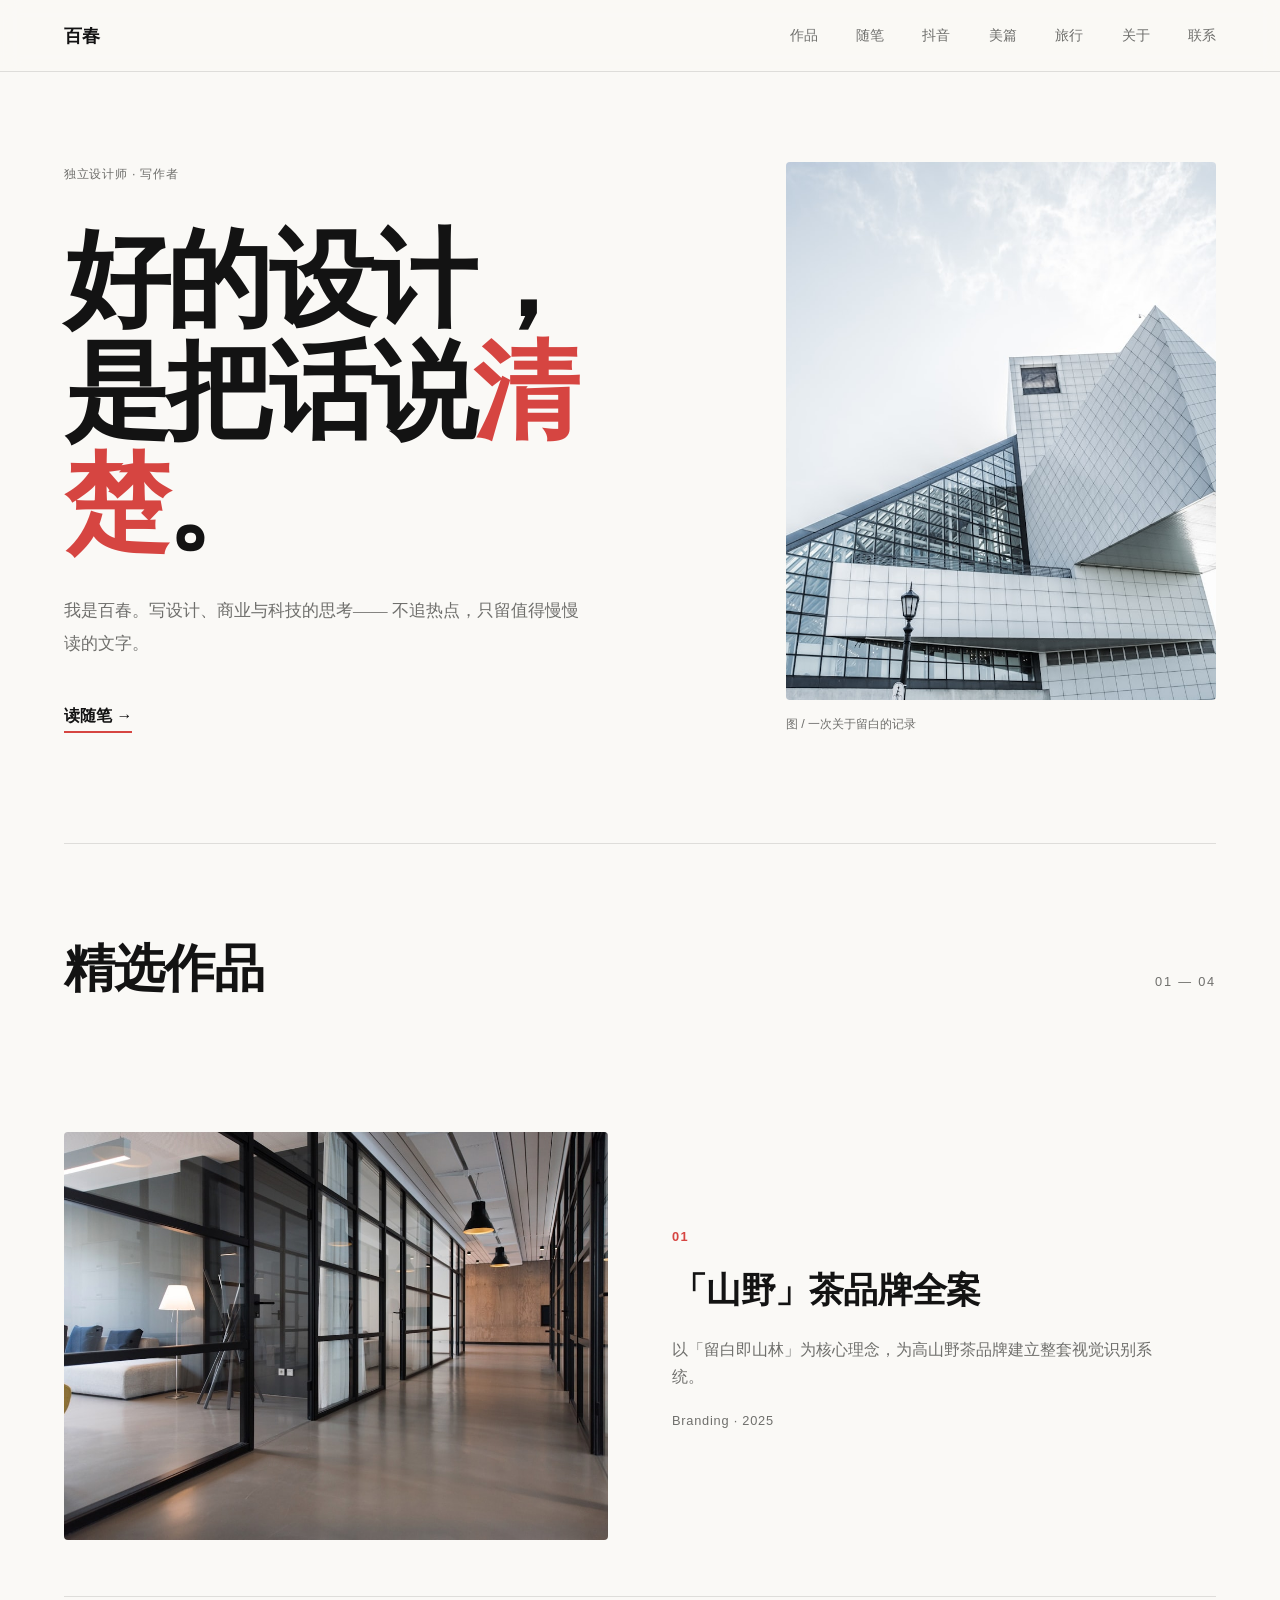
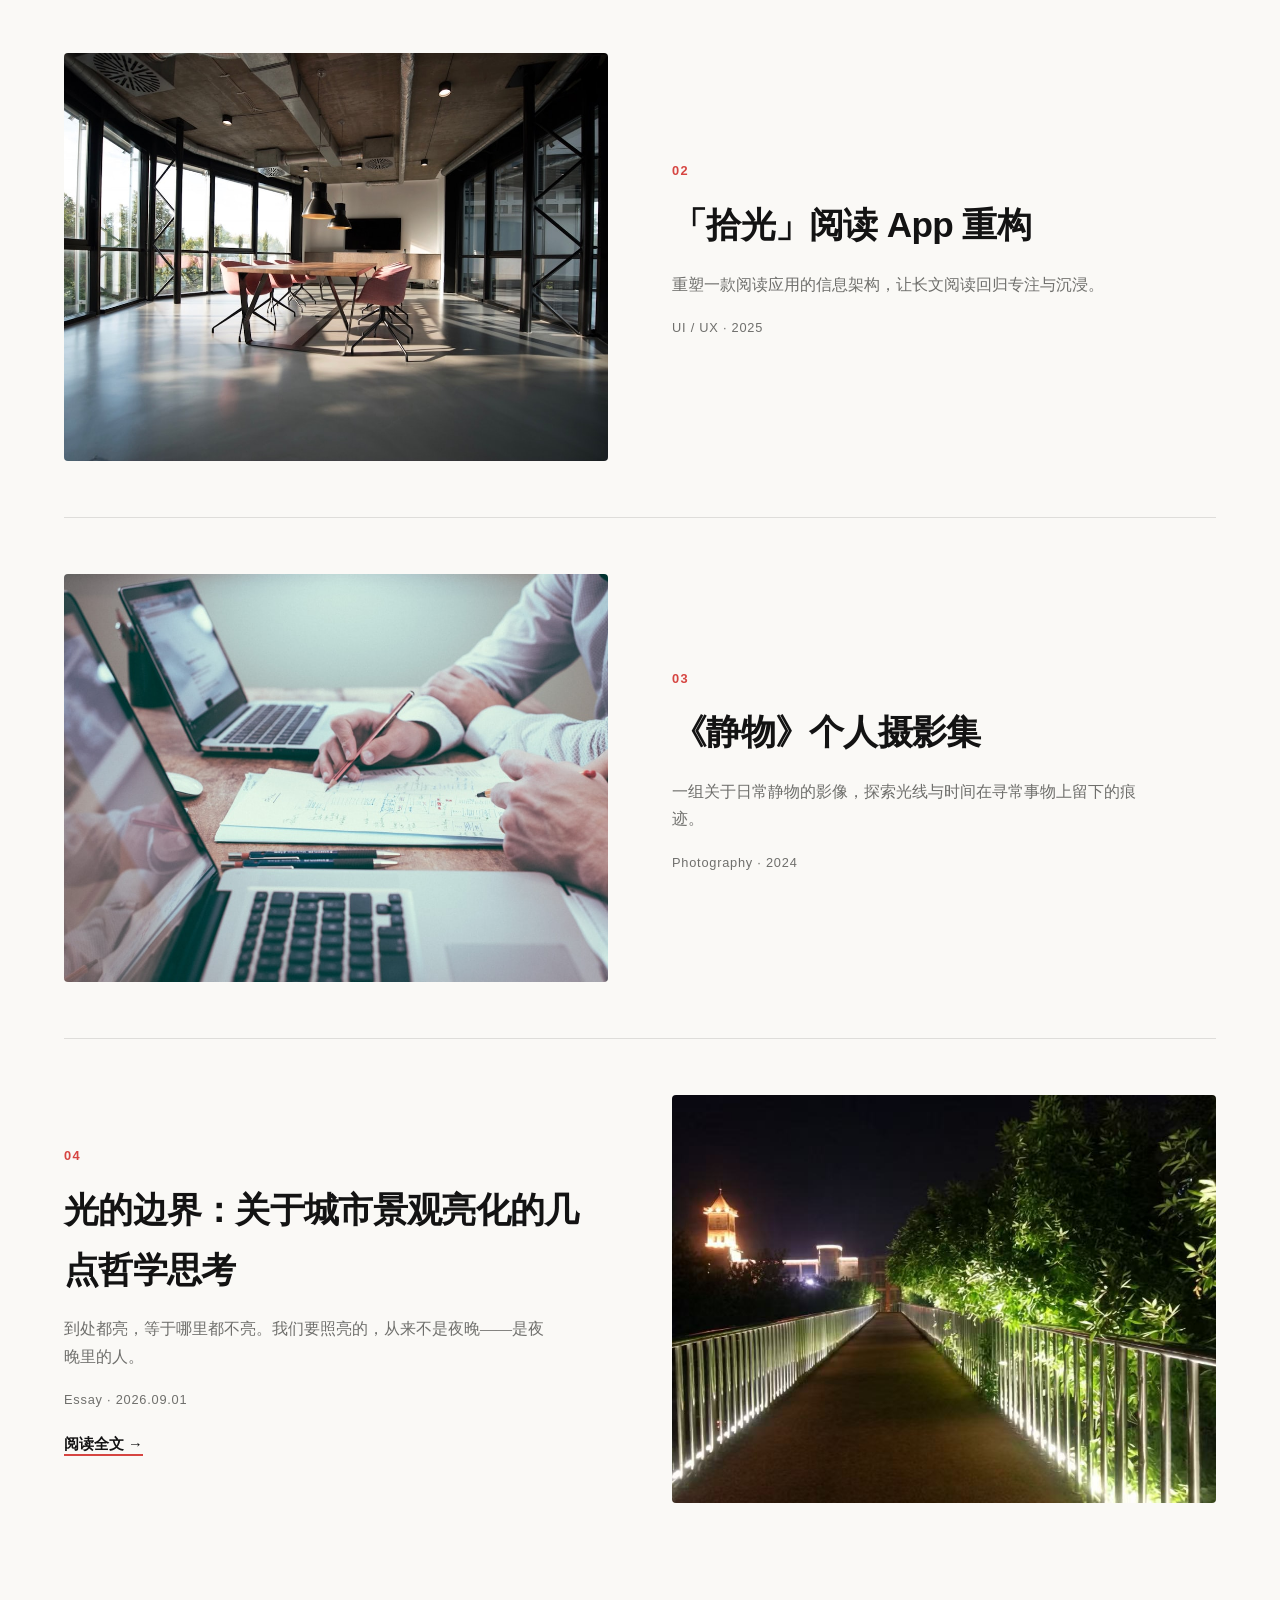
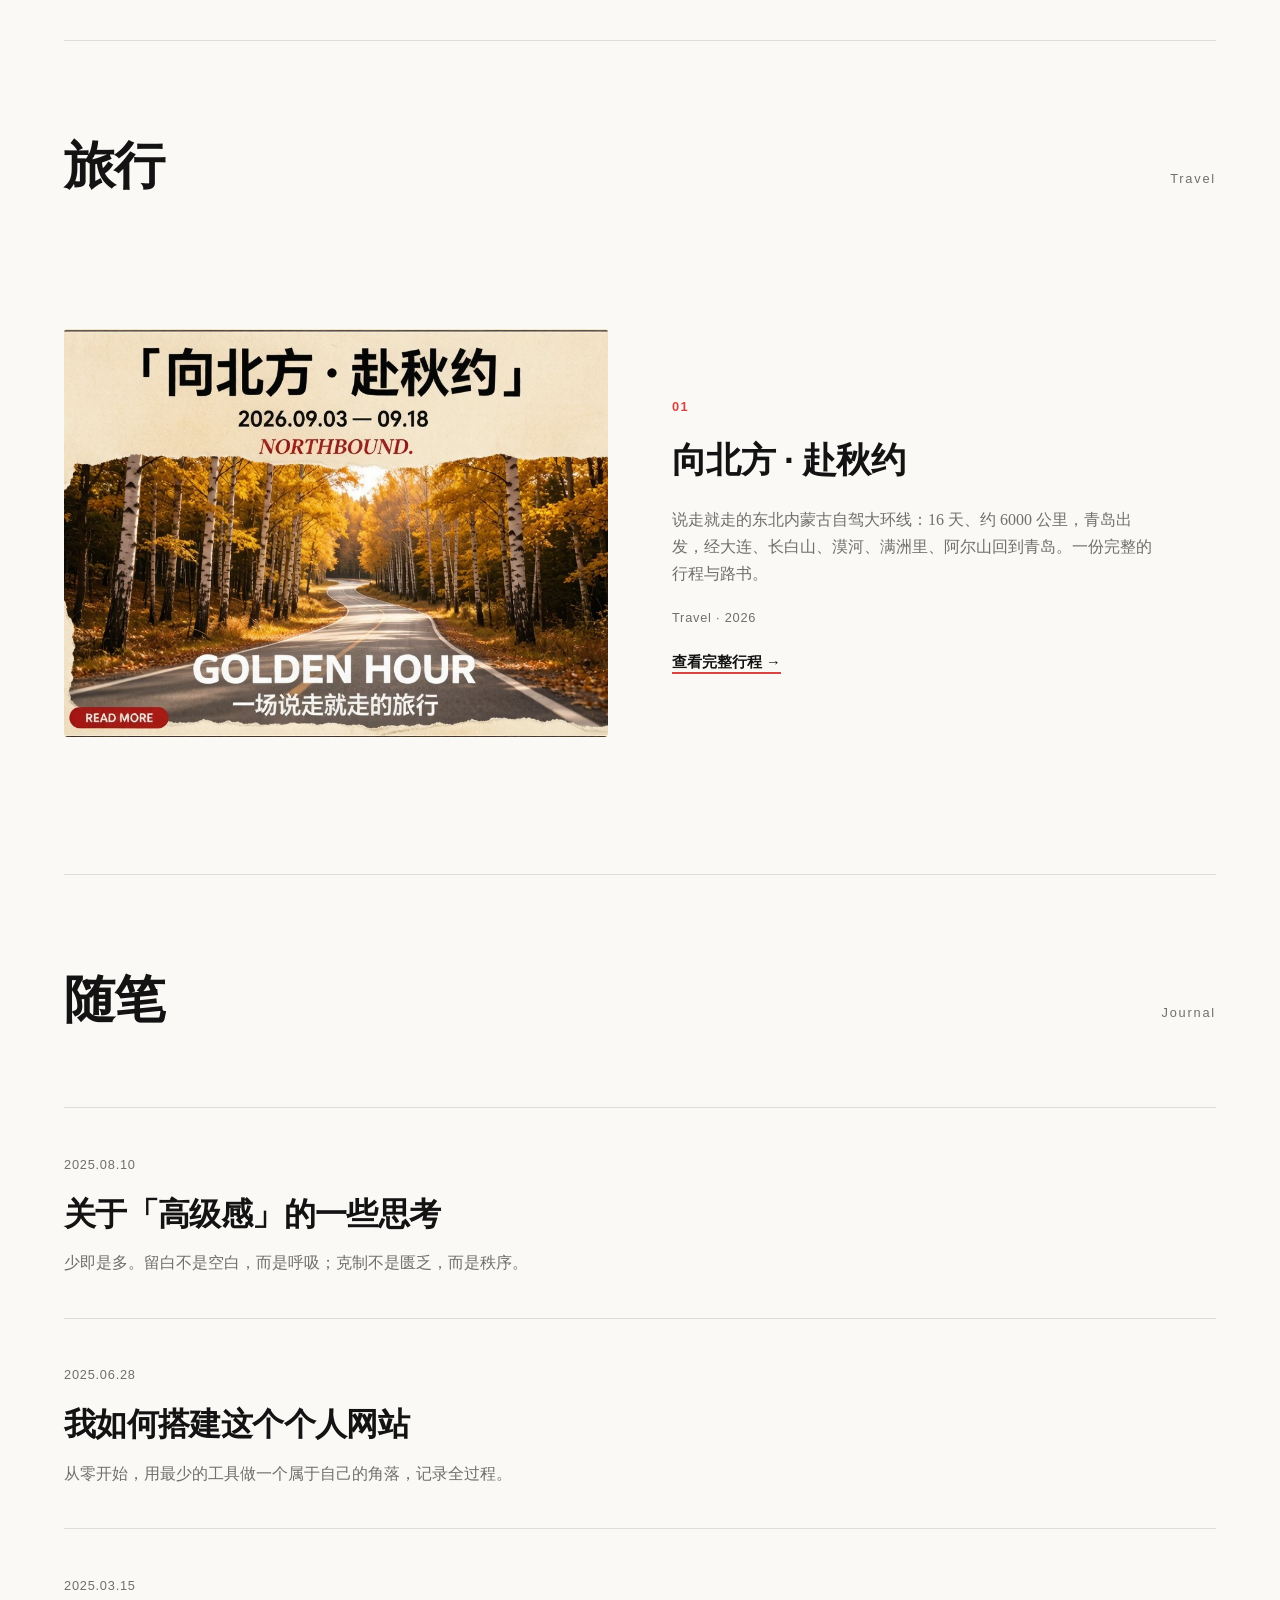
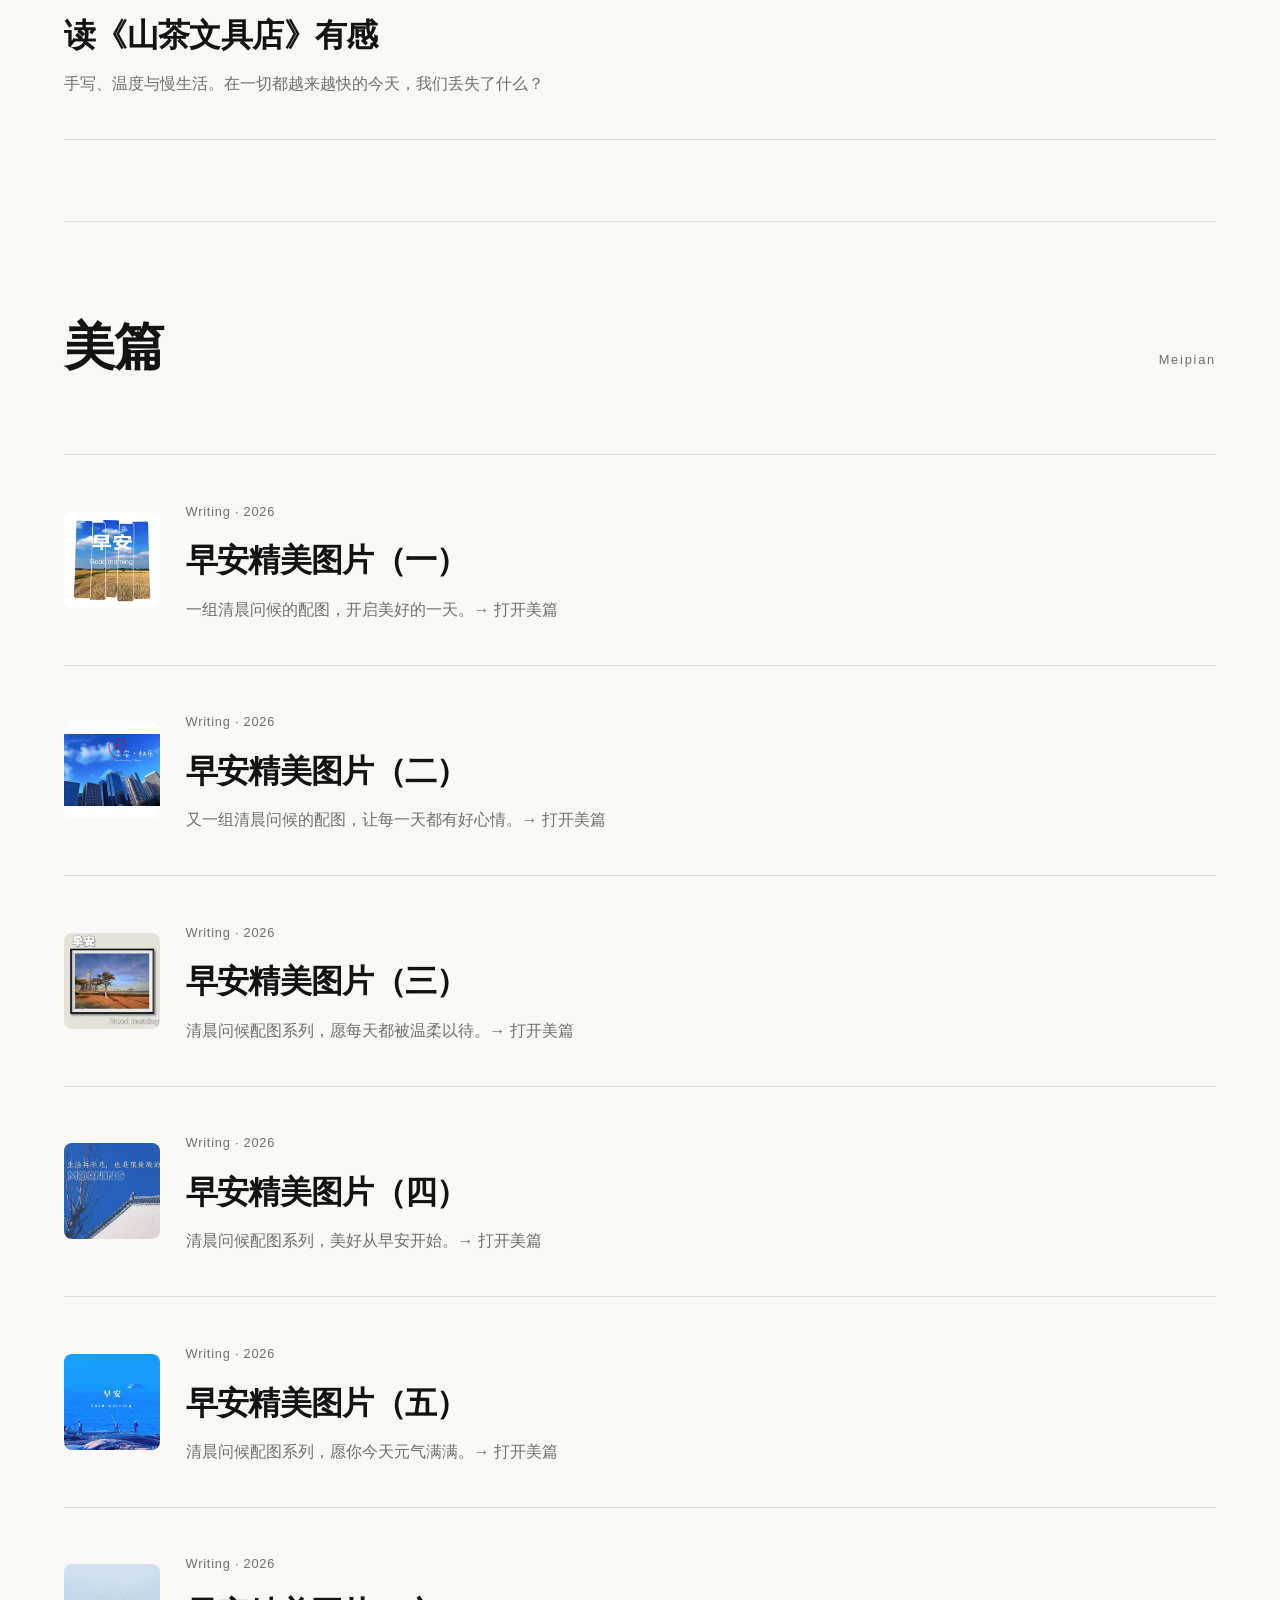
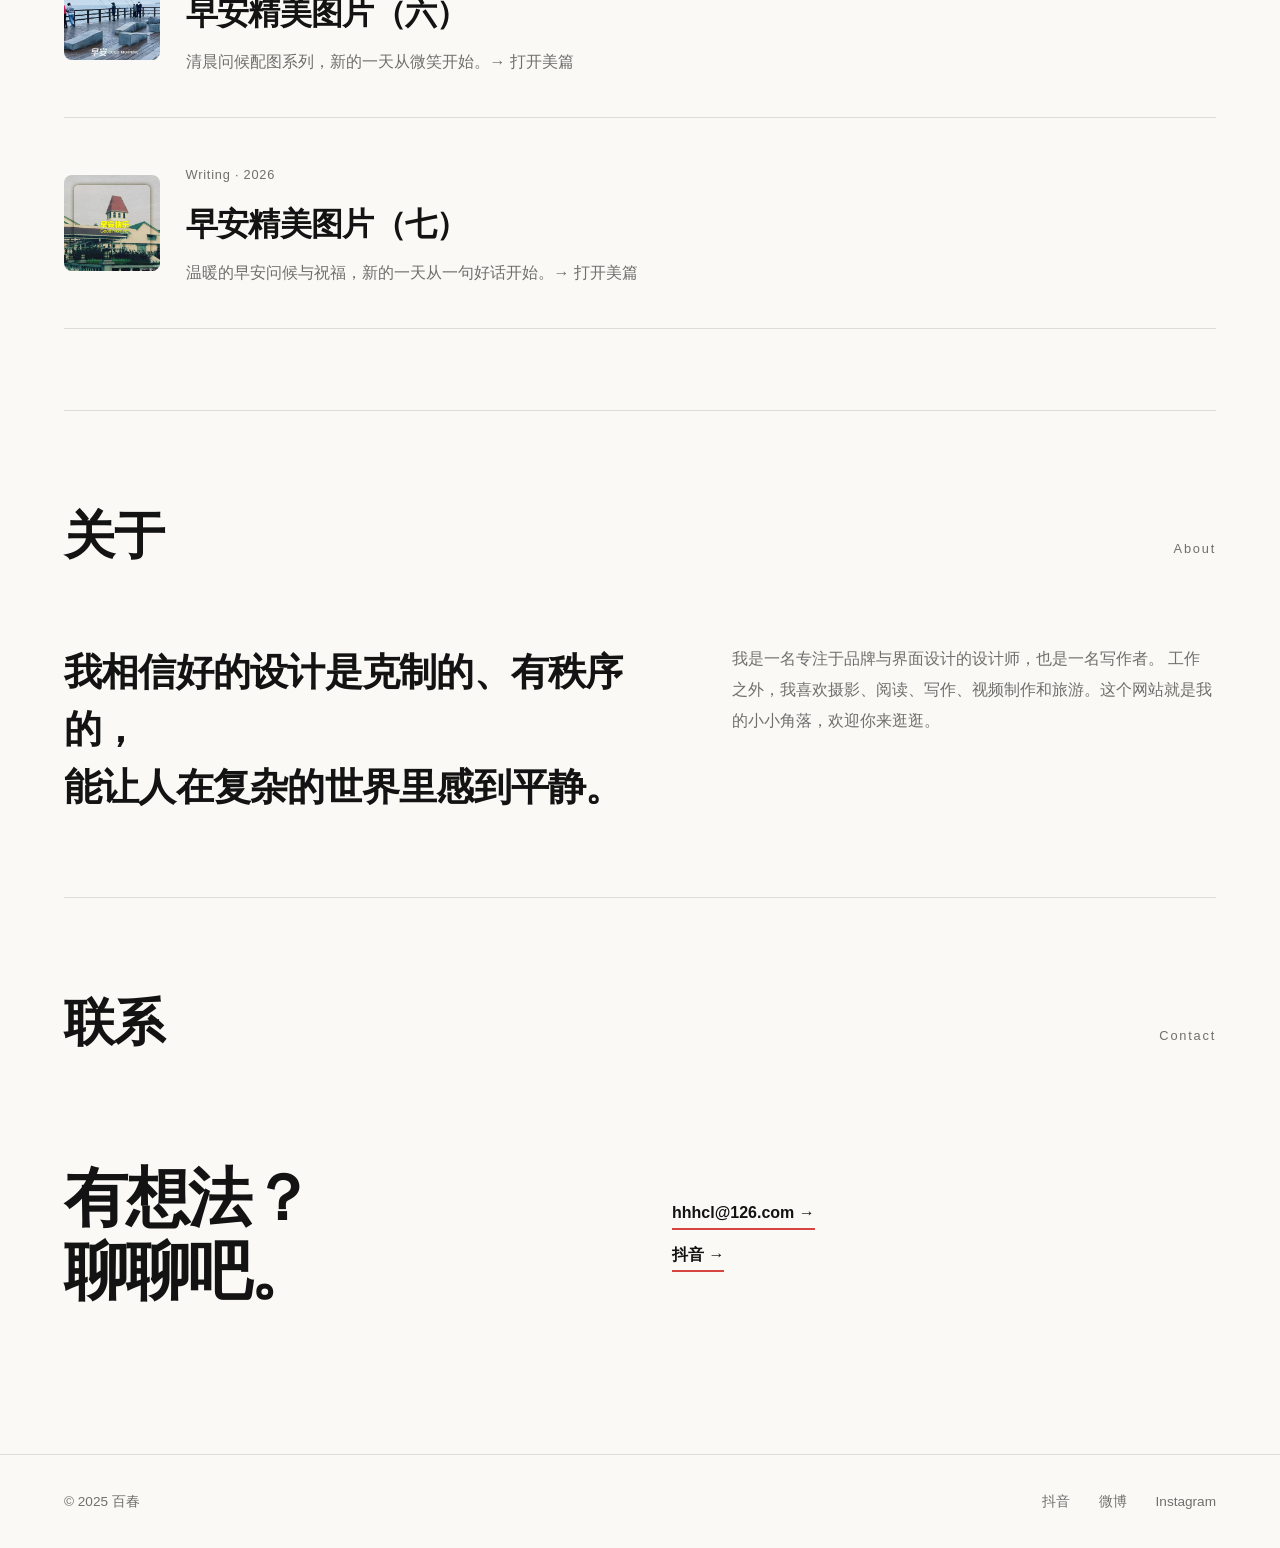
==== index.html @ 125c279b "作品04恢复左文右图，用文章亮化夜景图作封面" ====
<!DOCTYPE html>
<html lang="zh-CN" data-theme="light">
<head>
  <meta charset="UTF-8" />
  <meta name="viewport" content="width=device-width, initial-scale=1.0" />
  <meta http-equiv="Cache-Control" content="no-cache, no-store, must-revalidate" />
  <meta http-equiv="Pragma" content="no-cache" />
  <meta http-equiv="Expires" content="0" />
  <title>百春 · 随笔与作品</title>
  <meta name="description" content="百春 —— 关于设计、商业与科技的个人随笔与作品。" />
  <link rel="stylesheet" href="style.css" />
</head>
<body>

  <!-- 顶部导航：极简 -->
  <header class="site-header">
    <a class="brand" href="#top">百春</a>
    <nav class="site-nav" aria-label="主导航">
      <a href="#works">作品</a>
      <a href="#writing">随笔</a>
      <a href="https://v.douyin.com/FkoAkKcmvAw/" target="_blank" rel="noopener">抖音</a>
      <a href="#meipian">美篇</a>
      <a href="#travel">旅行</a>
      <a href="#about">关于</a>
      <a href="#contact">联系</a>
    </nav>
  </header>

  <main id="top">

    <!-- ============ Hero：不对称分栏，超大标题 ============ -->
    <section class="hero">
      <div class="hero-left reveal">
        <p class="hero-eyebrow">独立设计师 · 写作者</p>
        <h1 class="hero-title">
          好的设计，<br />
          是把话说<span class="accent">清楚</span>。
        </h1>
        <p class="hero-desc">
          我是百春。写设计、商业与科技的思考——
          不追热点，只留值得慢慢读的文字。
        </p>
        <div class="hero-actions">
          <a class="link-accent" href="#writing">读随笔 →</a>
        </div>
      </div>

      <div class="hero-right reveal">
        <figure class="hero-figure">
          <img class="hero-img" src="images/hero.jpg" alt="留白与建筑" />
          <figcaption class="hero-figcap">图 / 一次关于留白的记录</figcaption>
        </figure>
      </div>
    </section>

    <!-- ============ 精选作品 ============ -->
    <section id="works" class="section">
      <div class="section-head reveal">
        <h2 class="section-title">精选作品</h2>
        <span class="section-count">01 — 04</span>
      </div>

      <!-- 作品 1：左文右图 -->
      <article class="project reveal">
        <div class="project-info">
          <span class="project-no">01</span>
          <h3 class="project-title">「山野」茶品牌全案</h3>
          <p class="project-desc">以「留白即山林」为核心理念，为高山野茶品牌建立整套视觉识别系统。</p>
          <p class="project-meta">Branding · 2025</p>
        </div>
        <div class="project-media"><img src="images/w1.jpg" alt="「山野」茶品牌全案" /></div>
      </article>

      <!-- 作品 2：左图右文 -->
      <article class="project reveal">
        <div class="project-media"><img src="images/w2.jpg" alt="「拾光」阅读 App 重构" /></div>
        <div class="project-info">
          <span class="project-no">02</span>
          <h3 class="project-title">「拾光」阅读 App 重构</h3>
          <p class="project-desc">重塑一款阅读应用的信息架构，让长文阅读回归专注与沉浸。</p>
          <p class="project-meta">UI / UX · 2025</p>
        </div>
      </article>

      <!-- 作品 3：左文右图 -->
      <article class="project reveal">
        <div class="project-info">
          <span class="project-no">03</span>
          <h3 class="project-title">《静物》个人摄影集</h3>
          <p class="project-desc">一组关于日常静物的影像，探索光线与时间在寻常事物上留下的痕迹。</p>
          <p class="project-meta">Photography · 2024</p>
        </div>
        <div class="project-media"><img src="images/w3.jpg" alt="《静物》个人摄影集" /></div>
      </article>

      <!-- 作品 4：左文右图 -->
      <article class="project reveal">
        <div class="project-info">
          <span class="project-no">04</span>
          <h3 class="project-title">光的边界：关于城市景观亮化的几点哲学思考</h3>
          <p class="project-desc">到处都亮，等于哪里都不亮。我们要照亮的，从来不是夜晚——是夜晚里的人。</p>
          <p class="project-meta">Essay · 2026.09.01</p>
          <a class="project-link" href="light.html">阅读全文 →</a>
        </div>
        <div class="project-media"><img src="images/light.jpg" alt="光的边界：城市景观亮化" /></div>
      </article>
    </section>

    <!-- ============ 旅行 ============ -->
    <section id="travel" class="section">
      <div class="section-head reveal">
        <h2 class="section-title">旅行</h2>
        <span class="section-count">Travel</span>
      </div>

      <!-- 旅行作品 1：东北自驾大环线 -->
      <article class="project reveal">
        <div class="project-media project-media--poster"><img src="images/poster.jpg" alt="向北方 · 赴秋约 旅行海报" /></div>
        <div class="project-info">
          <span class="project-no">01</span>
          <h3 class="project-title">向北方 · 赴秋约</h3>
          <p class="project-desc">说走就走的东北内蒙古自驾大环线：16 天、约 6000 公里，青岛出发，经大连、长白山、漠河、满洲里、阿尔山回到青岛。一份完整的行程与路书。</p>
          <p class="project-meta">Travel · 2026</p>
          <a class="project-link" href="trip.html" target="_blank">查看完整行程 →</a>
        </div>
      </article>
    </section>

    <!-- ============ 随笔 / 文章 ============ -->
    <section id="writing" class="section">
      <div class="section-head reveal">
        <h2 class="section-title">随笔</h2>
        <span class="section-count">Journal</span>
      </div>

      <div class="writing-list">
        <a class="writing reveal" href="#">
          <span class="writing-date">2025.08.10</span>
          <h3 class="writing-title">关于「高级感」的一些思考</h3>
          <p class="writing-excerpt">少即是多。留白不是空白，而是呼吸；克制不是匮乏，而是秩序。</p>
        </a>
        <a class="writing reveal" href="#">
          <span class="writing-date">2025.06.28</span>
          <h3 class="writing-title">我如何搭建这个个人网站</h3>
          <p class="writing-excerpt">从零开始，用最少的工具做一个属于自己的角落，记录全过程。</p>
        </a>
        <a class="writing reveal" href="#">
          <span class="writing-date">2025.03.15</span>
          <h3 class="writing-title">读《山茶文具店》有感</h3>
          <p class="writing-excerpt">手写、温度与慢生活。在一切都越来越快的今天，我们丢失了什么？</p>
        </a>
      </div>
    </section>

    <!-- ============ 美篇 ============ -->
    <section id="meipian" class="section">
      <div class="section-head reveal">
        <h2 class="section-title">美篇</h2>
        <span class="section-count">Meipian</span>
      </div>

      <div class="writing-list">
        <a class="writing reveal writing--cover" href="https://www.meipian.cn/5ik4in56?first_share_uid=506182345&first_share_to=copy_link&share_depth=1" target="_blank" rel="noopener">
          <img class="writing-cover-img" src="images/meipian1.jpg" alt="早安精美图片（一）封面" />
          <div class="writing-cover-body">
            <span class="writing-date">Writing · 2026</span>
            <h3 class="writing-title">早安精美图片（一）</h3>
            <p class="writing-excerpt">一组清晨问候的配图，开启美好的一天。→ 打开美篇</p>
          </div>
        </a>
        <a class="writing reveal writing--cover" href="https://www.meipian.cn/5jet3esu?first_share_to=copy_link&share_depth=1&first_share_uid=506182345" target="_blank" rel="noopener">
          <img class="writing-cover-img" src="images/meipian2.jpg" alt="早安精美图片（二）封面" />
          <div class="writing-cover-body">
            <span class="writing-date">Writing · 2026</span>
            <h3 class="writing-title">早安精美图片（二）</h3>
            <p class="writing-excerpt">又一组清晨问候的配图，让每一天都有好心情。→ 打开美篇</p>
          </div>
        </a>
        <a class="writing reveal writing--cover" href="https://www.meipian.cn/5k5l2450?share_depth=1&first_share_to=copy_link&first_share_uid=506182345" target="_blank" rel="noopener">
          <img class="writing-cover-img" src="images/meipian3.jpg" alt="早安精美图片（三）封面" />
          <div class="writing-cover-body">
            <span class="writing-date">Writing · 2026</span>
            <h3 class="writing-title">早安精美图片（三）</h3>
            <p class="writing-excerpt">清晨问候配图系列，愿每天都被温柔以待。→ 打开美篇</p>
          </div>
        </a>
        <a class="writing reveal writing--cover" href="https://www.meipian.cn/5l44gyyy?first_share_to=copy_link&share_depth=1&first_share_uid=506182345" target="_blank" rel="noopener">
          <img class="writing-cover-img" src="images/meipian4.jpg" alt="早安精美图片（四）封面" />
          <div class="writing-cover-body">
            <span class="writing-date">Writing · 2026</span>
            <h3 class="writing-title">早安精美图片（四）</h3>
            <p class="writing-excerpt">清晨问候配图系列，美好从早安开始。→ 打开美篇</p>
          </div>
        </a>
        <a class="writing reveal writing--cover" href="https://www.meipian.cn/5mquh0u4?first_share_to=copy_link&share_depth=1&first_share_uid=506182345" target="_blank" rel="noopener">
          <img class="writing-cover-img" src="images/meipian5.jpg" alt="早安精美图片（五）封面" />
          <div class="writing-cover-body">
            <span class="writing-date">Writing · 2026</span>
            <h3 class="writing-title">早安精美图片（五）</h3>
            <p class="writing-excerpt">清晨问候配图系列，愿你今天元气满满。→ 打开美篇</p>
          </div>
        </a>
        <a class="writing reveal writing--cover" href="https://www.meipian.cn/5o0g62fb?first_share_to=copy_link&first_share_uid=506182345&share_depth=1" target="_blank" rel="noopener">
          <img class="writing-cover-img" src="images/meipian6.jpg" alt="早安精美图片（六）封面" />
          <div class="writing-cover-body">
            <span class="writing-date">Writing · 2026</span>
            <h3 class="writing-title">早安精美图片（六）</h3>
            <p class="writing-excerpt">清晨问候配图系列，新的一天从微笑开始。→ 打开美篇</p>
          </div>
        </a>
        <a class="writing reveal writing--cover" href="https://www.meipian.cn/5p0dmoqp?share_depth=1&first_share_uid=506182345&first_share_to=copy_link" target="_blank" rel="noopener">
          <img class="writing-cover-img" src="images/meipian7.jpg" alt="早安精美图片（七）封面" />
          <div class="writing-cover-body">
            <span class="writing-date">Writing · 2026</span>
            <h3 class="writing-title">早安精美图片（七）</h3>
            <p class="writing-excerpt">温暖的早安问候与祝福，新的一天从一句好话开始。→ 打开美篇</p>
          </div>
        </a>
      </div>
    </section>

    <!-- ============ 关于 ============ -->
    <section id="about" class="section">
      <div class="section-head reveal">
        <h2 class="section-title">关于</h2>
        <span class="section-count">About</span>
      </div>

      <div class="about-row reveal">
        <p class="about-lead">
          我相信好的设计是克制的、有秩序的，<br />
          能让人在复杂的世界里感到平静。
        </p>
        <p class="about-body">
          我是一名专注于品牌与界面设计的设计师，也是一名写作者。
          工作之外，我喜欢摄影、阅读、写作、视频制作和旅游。这个网站就是我的小小角落，欢迎你来逛逛。
        </p>
      </div>
    </section>

    <!-- ============ 联系 ============ -->
    <section id="contact" class="section">
      <div class="section-head reveal">
        <h2 class="section-title">联系</h2>
        <span class="section-count">Contact</span>
      </div>

      <div class="contact-row reveal">
        <h3 class="contact-title">有想法？<br />聊聊吧。</h3>
        <div class="contact-links">
          <a class="link-accent contact-mail" href="mailto:hhhcl@126.com">hhhcl@126.com →</a>
          <a class="link-accent" href="https://v.douyin.com/FkoAkKcmvAw/" target="_blank" rel="noopener">抖音 →</a>
        </div>
      </div>
    </section>

  </main>

  <footer class="site-footer">
    <p>© 2025 百春</p>
    <div class="footer-links">
      <a href="https://v.douyin.com/FkoAkKcmvAw/" target="_blank" rel="noopener">抖音</a>
      <a href="#">微博</a>
      <a href="#">Instagram</a>
    </div>
  </footer>

  <script src="script.js"></script>
</body>
</html>
---- style.css ----
/* ============================================
   排版型粗体极简 · Typographic Bold Minimalism
   超大粗标题 + 大面积留白 + 单一红色强调 + 不对称分栏
   ============================================ */

:root {
  --bg: #faf9f6;
  --fg: #131313;
  --muted: #6f6f6c;
  --accent: #d64541;
  --line: rgba(19, 19, 19, 0.12);

  --font-sans: -apple-system, BlinkMacSystemFont, "PingFang SC", "Hiragino Sans GB",
    "Microsoft YaHei", "Helvetica Neue", Helvetica, Arial, sans-serif;
  --font-serif: "Songti SC", "STSong", "Noto Serif SC", "Source Han Serif SC", Georgia, serif;
}

* { box-sizing: border-box; margin: 0; padding: 0; }
html { scroll-behavior: smooth; }

body {
  font-family: var(--font-sans);
  background: var(--bg);
  color: var(--fg);
  line-height: 1.7;
  font-size: 16px;
  -webkit-font-smoothing: antialiased;
  overflow-x: hidden;
}
a { color: inherit; text-decoration: none; }

/* ---------- 导航 ---------- */
.site-header {
  position: sticky; top: 0; z-index: 50;
  height: 72px;
  display: flex; align-items: center; justify-content: space-between;
  padding: 0 5vw;
  background: color-mix(in srgb, var(--bg) 90%, transparent);
  backdrop-filter: blur(10px);
  border-bottom: 1px solid var(--line);
}
.brand { font-weight: 800; font-size: 1.15rem; letter-spacing: -0.01em; }
.site-nav { display: flex; gap: 2.4rem; }
.site-nav a { font-size: 0.9rem; font-weight: 500; color: var(--muted); transition: color .2s; }
.site-nav a:hover { color: var(--fg); }

main { padding: 0 5vw; }

/* ---------- Hero：不对称分栏 ---------- */
.hero {
  display: grid;
  grid-template-columns: 1.2fr 0.8fr;
  gap: 6vw;
  align-items: center;
  padding: 10vh 0 12vh;
}
.hero-eyebrow {
  font-size: 0.78rem; letter-spacing: 0.06em; color: var(--muted);
  margin-bottom: 2.4rem;
}
.hero-title {
  font-weight: 800;
  font-size: clamp(3rem, 9vw, 6.6rem);
  line-height: 1.06;
  letter-spacing: -0.035em;
  margin-bottom: 2.2rem;
}
.hero-title .accent { color: var(--accent); }
.hero-desc {
  font-family: var(--font-serif);
  font-size: 1.08rem; color: var(--muted);
  max-width: 30em; margin-bottom: 2.6rem;
  line-height: 1.9;
}
.hero-actions { display: flex; }

/* 右侧配图 */
.hero-figure { margin: 0; }
.hero-img {
  aspect-ratio: 4 / 5;
  width: 100%;
  height: 100%;
  object-fit: cover;
  border-radius: 4px;
  display: block;
}
.hero-figcap { font-size: 0.78rem; color: var(--muted); margin-top: 0.9rem; }

/* ---------- 通用区块 ---------- */
.section { padding: 9vh 0; border-top: 1px solid var(--line); }
.section-head {
  display: flex; align-items: baseline; justify-content: space-between;
  margin-bottom: 4rem;
}
.section-title { font-weight: 800; font-size: clamp(2rem, 5vw, 3.2rem); letter-spacing: -0.02em; }
.section-count { font-size: 0.8rem; color: var(--muted); letter-spacing: 0.14em; }

/* ---------- 作品：左右不对称分栏 ---------- */
.project {
  display: grid;
  grid-template-columns: 1fr 1fr;
  gap: 5vw;
  align-items: center;
  padding: 3.5rem 0;
  border-top: 1px solid var(--line);
}
.project:first-of-type { border-top: none; }

.project-info { }
.project-no { font-size: 0.8rem; color: var(--accent); letter-spacing: 0.1em; font-weight: 600; }
.project-title { font-weight: 800; font-size: clamp(1.5rem, 3.4vw, 2.2rem); letter-spacing: -0.02em; margin: 0.7rem 0 1rem; }
.project-desc { font-family: var(--font-serif); color: var(--muted); max-width: 30em; margin-bottom: 1.2rem; }
.project-meta { font-size: 0.8rem; color: var(--muted); letter-spacing: 0.06em; margin-bottom: 1.2rem; }
.project-link {
  font-weight: 700; font-size: 0.92rem;
  color: var(--fg);
  border-bottom: 2px solid var(--accent);
  padding-bottom: 2px;
  transition: color .2s;
}
.project-link:hover { color: var(--accent); }

.project-media {
  aspect-ratio: 4 / 3;
  border-radius: 4px;
  overflow: hidden;
  transition: transform .5s ease;
}
.project-media img {
  width: 100%;
  height: 100%;
  object-fit: cover;
  display: block;
}
.project:hover .project-media { transform: scale(1.02); }

/* 海报封面：横向 4:3，填充显示去掉留白 */
.project-media--poster {
  aspect-ratio: 4 / 3;
}
.project-media--poster img { object-fit: cover; }

/* 交错分栏 */
.project:nth-child(even) .project-info { order: 2; }
.project:nth-child(even) .project-media { order: 1; }

/* 纯文字作品条目（无题图，水平排列） */
.project--text {
  display: flex;
  align-items: baseline;
  gap: 1.6rem;
  grid-template-columns: none;
}
.project--text .project-no { flex: 0 0 auto; }
.project--text .project-title { flex: 1 1 auto; margin: 0; }
.project--text .project-meta { flex: 0 0 auto; margin: 0; }

/* ---------- 随笔列表 ---------- */
.writing-list { border-top: 1px solid var(--line); }
.writing {
  display: block;
  padding: 2.6rem 0;
  border-bottom: 1px solid var(--line);
  transition: padding-left .25s ease;
}
.writing-date { font-size: 0.8rem; color: var(--muted); letter-spacing: 0.06em; }
.writing-title {
  font-weight: 800; font-size: clamp(1.4rem, 3.4vw, 2rem);
  letter-spacing: -0.02em; margin: 0.6rem 0 0.5rem;
  transition: color .2s;
}
.writing-excerpt { font-family: var(--font-serif); color: var(--muted); max-width: 40em; }
.writing:hover { padding-left: 1rem; }
.writing:hover .writing-title { color: var(--accent); }

/* 带封面的美篇条目 */
.writing--cover {
  display: flex;
  align-items: center;
  gap: 1.6rem;
}
.writing-cover-img {
  flex: 0 0 auto;
  width: 96px;
  height: 96px;
  object-fit: cover;
  border-radius: 8px;
  display: block;
}
.writing-cover-body { min-width: 0; }
.writing--cover:hover { padding-left: 0.5rem; }

/* ---------- 关于 ---------- */
.about-row { display: grid; grid-template-columns: 1.1fr 0.9fr; gap: 6vw; align-items: start; }
.about-lead {
  font-weight: 800; font-size: clamp(1.6rem, 3.6vw, 2.4rem);
  line-height: 1.5; letter-spacing: -0.02em;
}
.about-body { font-family: var(--font-serif); color: var(--muted); line-height: 1.95; }

/* ---------- 联系 ---------- */
.contact-row {
  display: grid; grid-template-columns: 1fr 1fr;
  gap: 5vw; align-items: center; padding: 2rem 0 4rem;
}
.contact-title { font-weight: 800; font-size: clamp(2.4rem, 6vw, 4rem); line-height: 1.15; letter-spacing: -0.03em; }
.contact-mail { font-size: 1.3rem; font-weight: 700; }
.contact-links { display: flex; flex-direction: column; gap: 0.7rem; align-items: flex-start; }

/* ---------- 链接强调 ---------- */
.link-accent {
  font-weight: 700; font-size: 1rem;
  color: var(--fg);
  border-bottom: 2px solid var(--accent);
  padding-bottom: 2px;
  transition: color .2s, border-color .2s;
}
.link-accent:hover { color: var(--accent); }

/* ---------- 文章页（随笔详情） ---------- */
.essay { max-width: 44rem; margin: 0 auto; padding: 6vh 0 10vh; }
.essay-back { font-size: 0.85rem; font-weight: 600; color: var(--muted); border-bottom: 1px solid var(--line); padding-bottom: 2px; transition: color .2s; }
.essay-back:hover { color: var(--accent); }
.essay-date { font-size: 0.8rem; color: var(--muted); letter-spacing: 0.1em; margin-top: 3rem; }
.essay-title {
  font-weight: 800; font-size: clamp(1.9rem, 4.6vw, 3rem);
  line-height: 1.2; letter-spacing: -0.025em; margin: 0.8rem 0 1.4rem;
}
.essay-lead { font-family: var(--font-serif); font-size: 1.15rem; color: var(--muted); line-height: 1.9; }
.essay-cover { margin: 2.6rem 0; }
.essay-cover img { width: 100%; border-radius: 6px; display: block; }
.essay-body h2 {
  font-weight: 800; font-size: 1.35rem; letter-spacing: -0.01em;
  margin: 3rem 0 1rem;
}
.essay-body p { font-family: var(--font-serif); font-size: 1.05rem; line-height: 2; color: #2a2a28; margin-bottom: 1.4rem; }

/* ---------- 页脚 ---------- */
.site-footer {
  display: flex; justify-content: space-between; align-items: center;
  padding: 2.2rem 5vw; border-top: 1px solid var(--line);
  font-size: 0.85rem; color: var(--muted);
}
.footer-links { display: flex; gap: 1.8rem; }
.footer-links a { transition: color .2s; }
.footer-links a:hover { color: var(--accent); }

/* ---------- 淡入动画 ---------- */
.reveal { opacity: 0; transform: translateY(22px); transition: opacity .8s ease, transform .8s ease; }
.reveal.visible { opacity: 1; transform: translateY(0); }

/* ---------- 响应式 ---------- */
@media (max-width: 820px) {
  .hero { grid-template-columns: 1fr; gap: 3rem; padding: 7vh 0; }
  .hero-img { aspect-ratio: 16 / 10; }
  .project { grid-template-columns: 1fr; gap: 2rem; }
  .project:nth-child(even) .project-info { order: 0; }
  .project:nth-child(even) .project-media { order: 0; }
  .about-row { grid-template-columns: 1fr; gap: 2rem; }
  .contact-row { grid-template-columns: 1fr; gap: 2rem; }
  .site-nav { gap: 1.4rem; }
}

@media (prefers-reduced-motion: reduce) {
  html { scroll-behavior: auto; }
  .reveal { opacity: 1; transform: none; transition: none; }
  * { transition-duration: 0.01ms !important; }
}
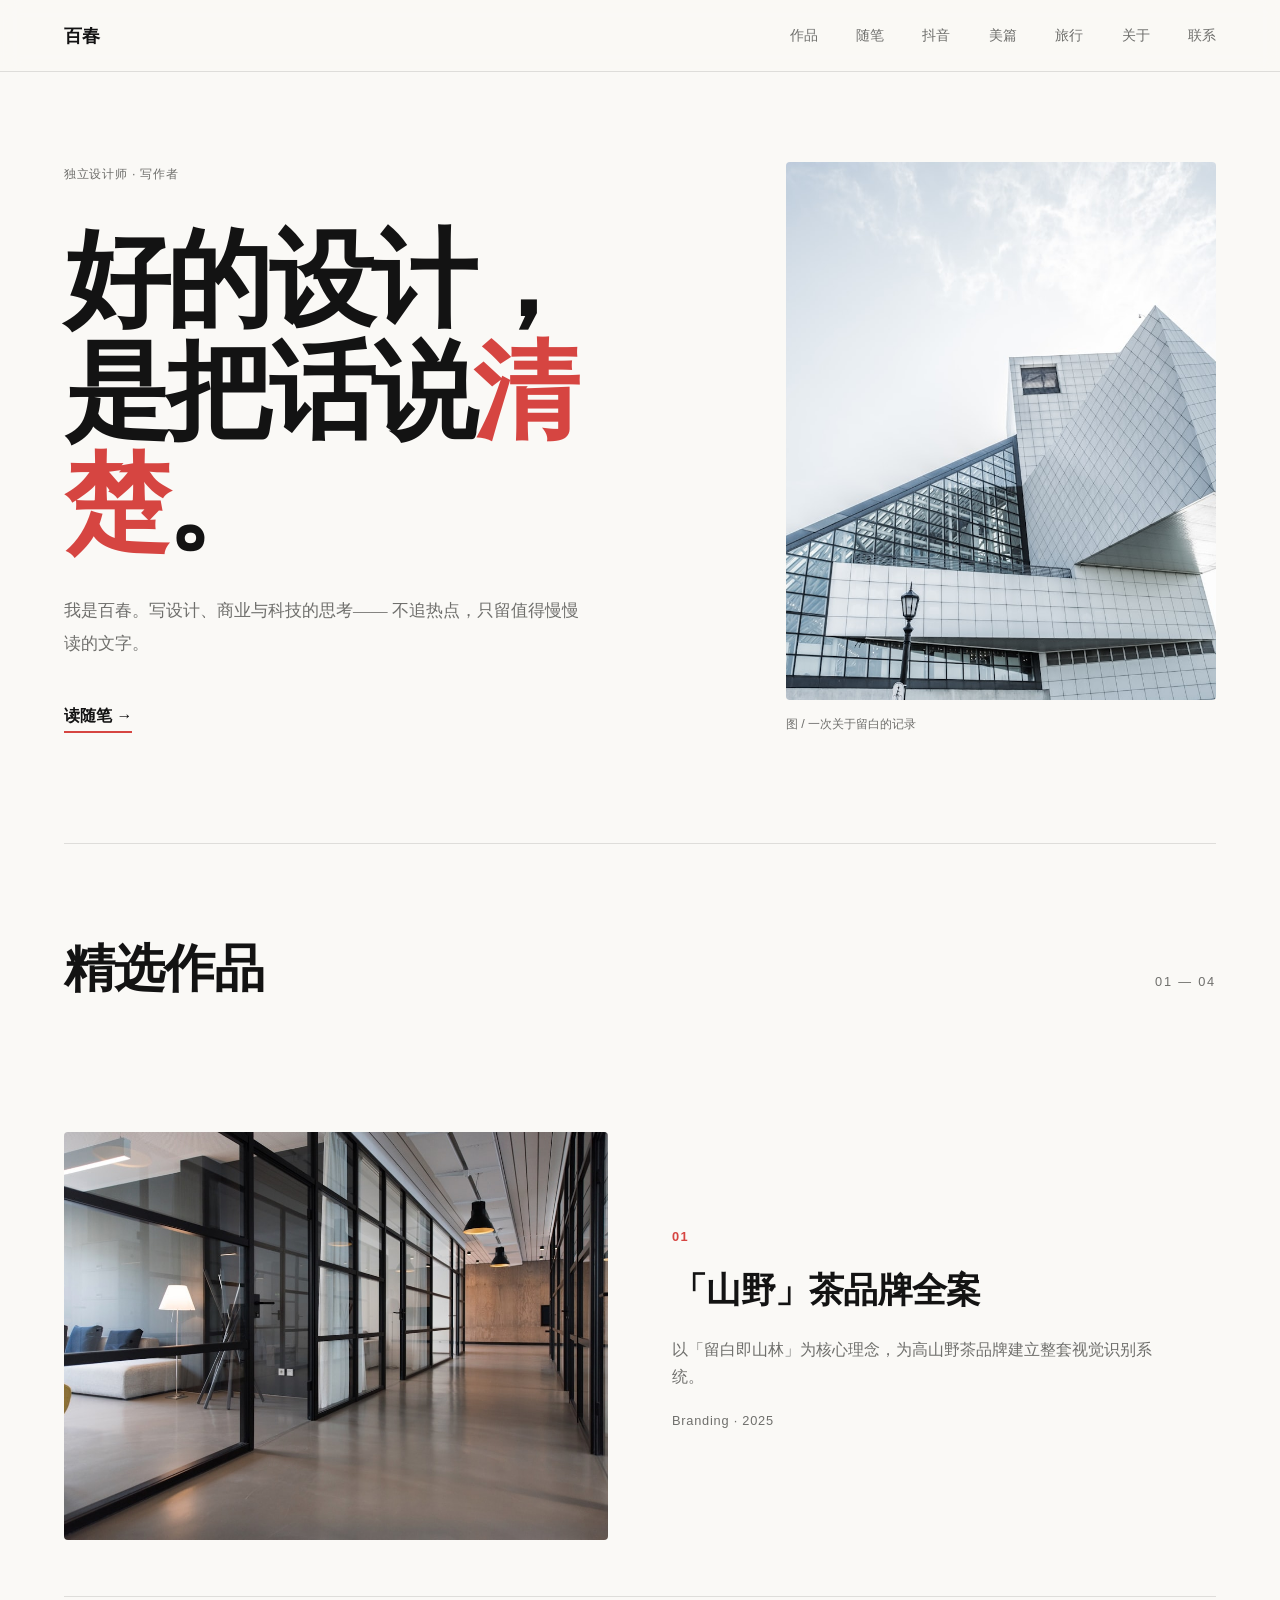
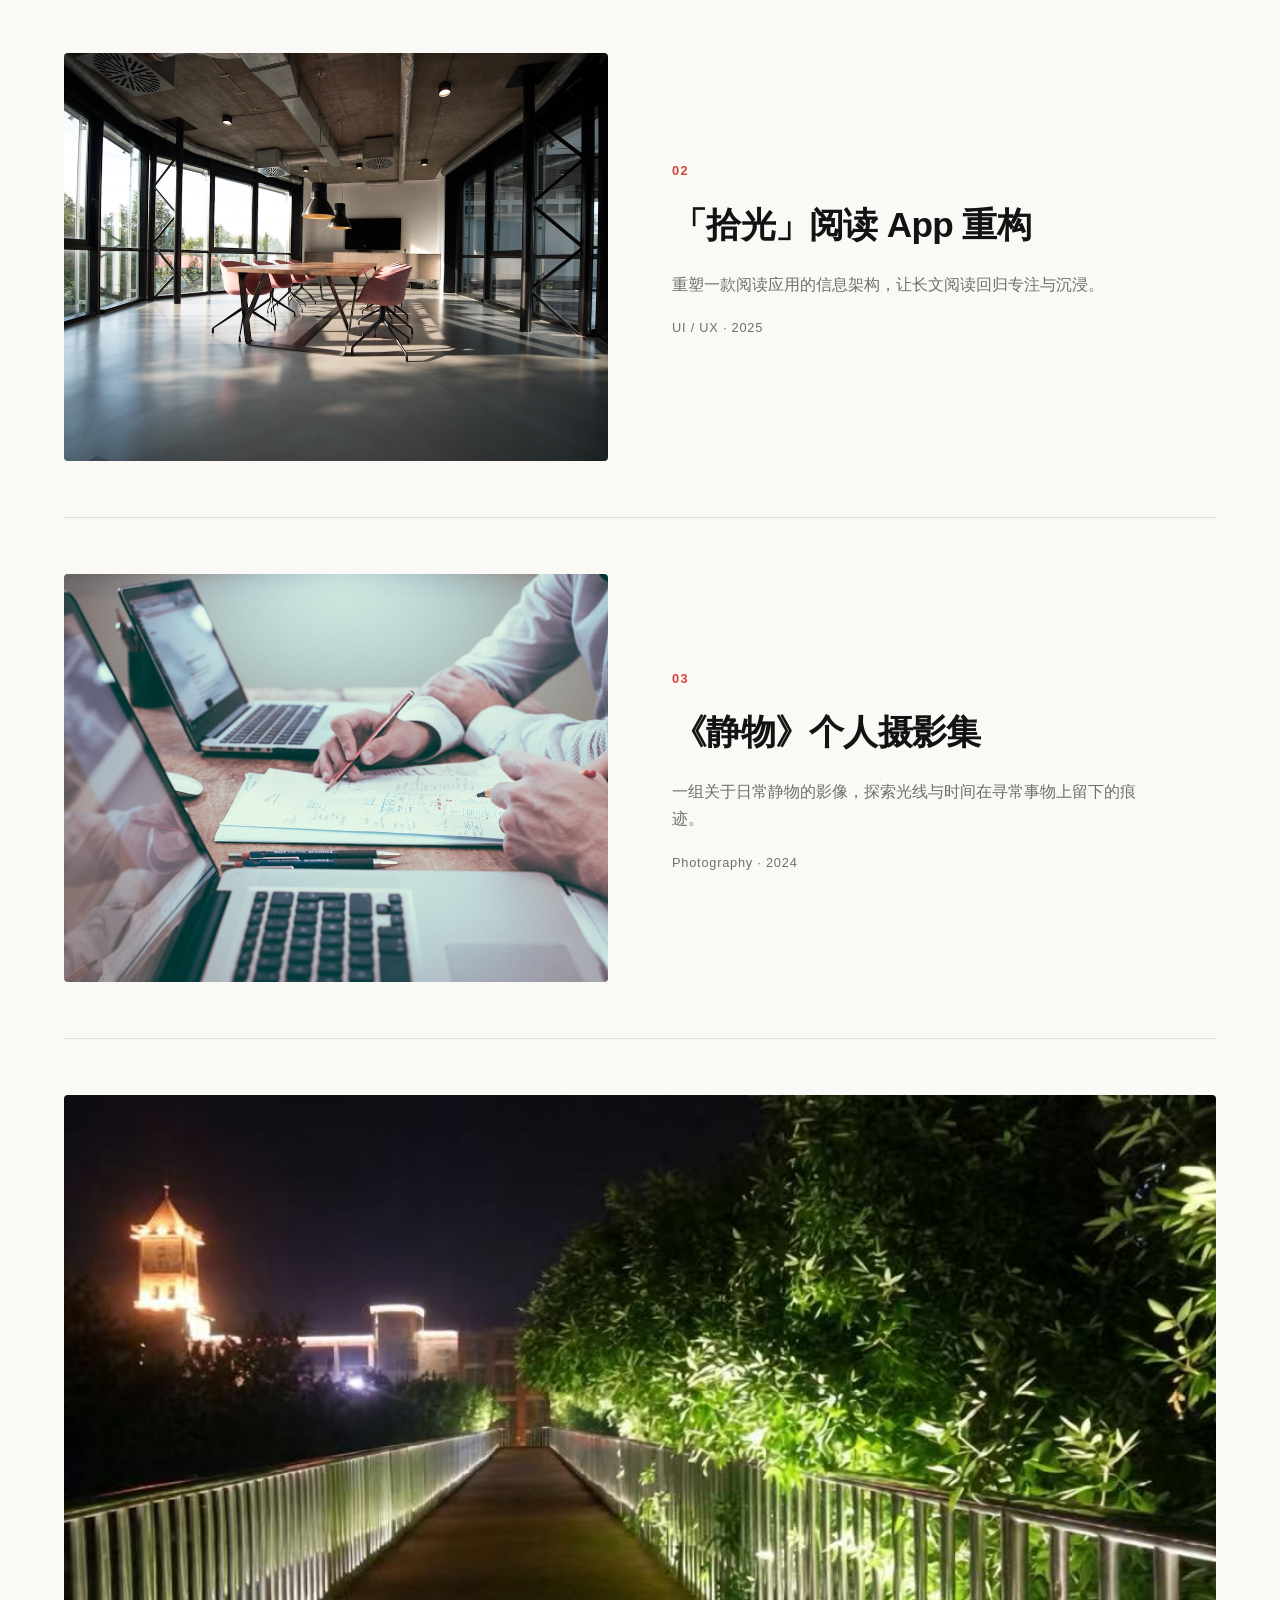
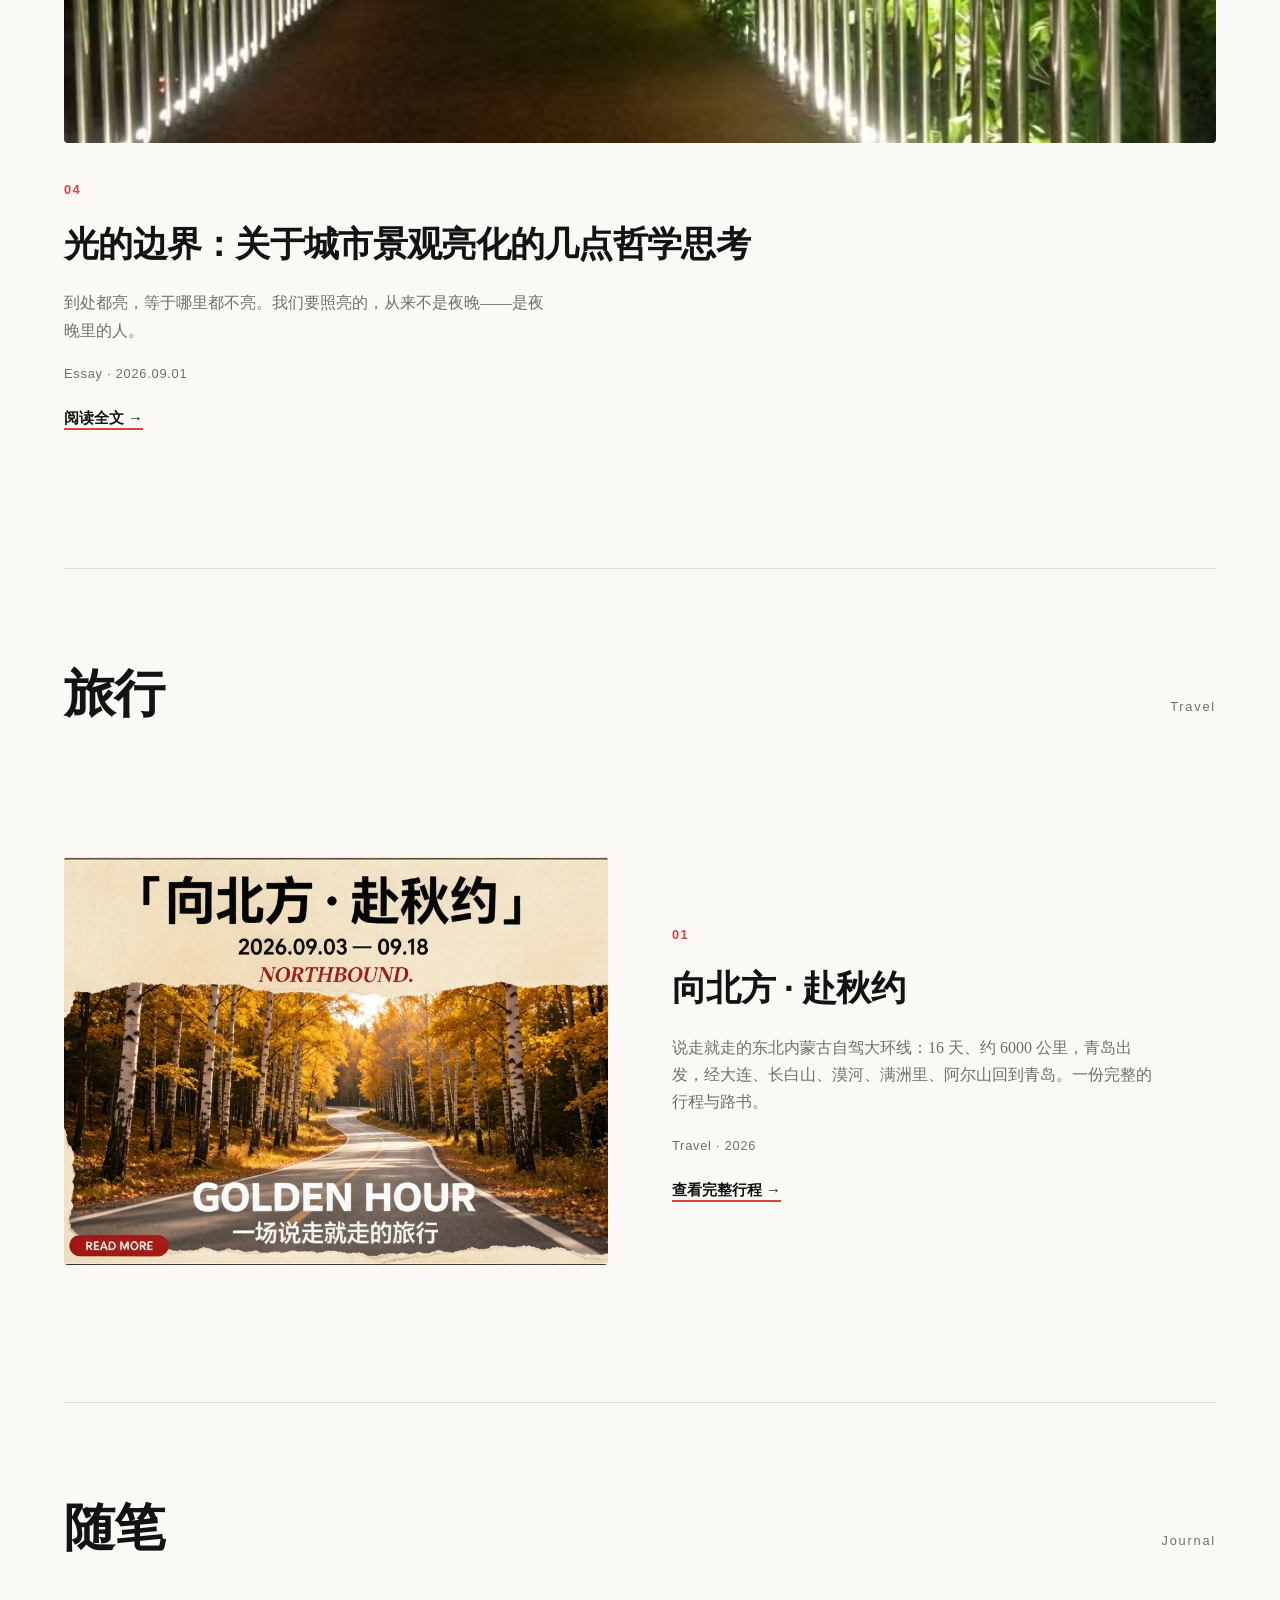
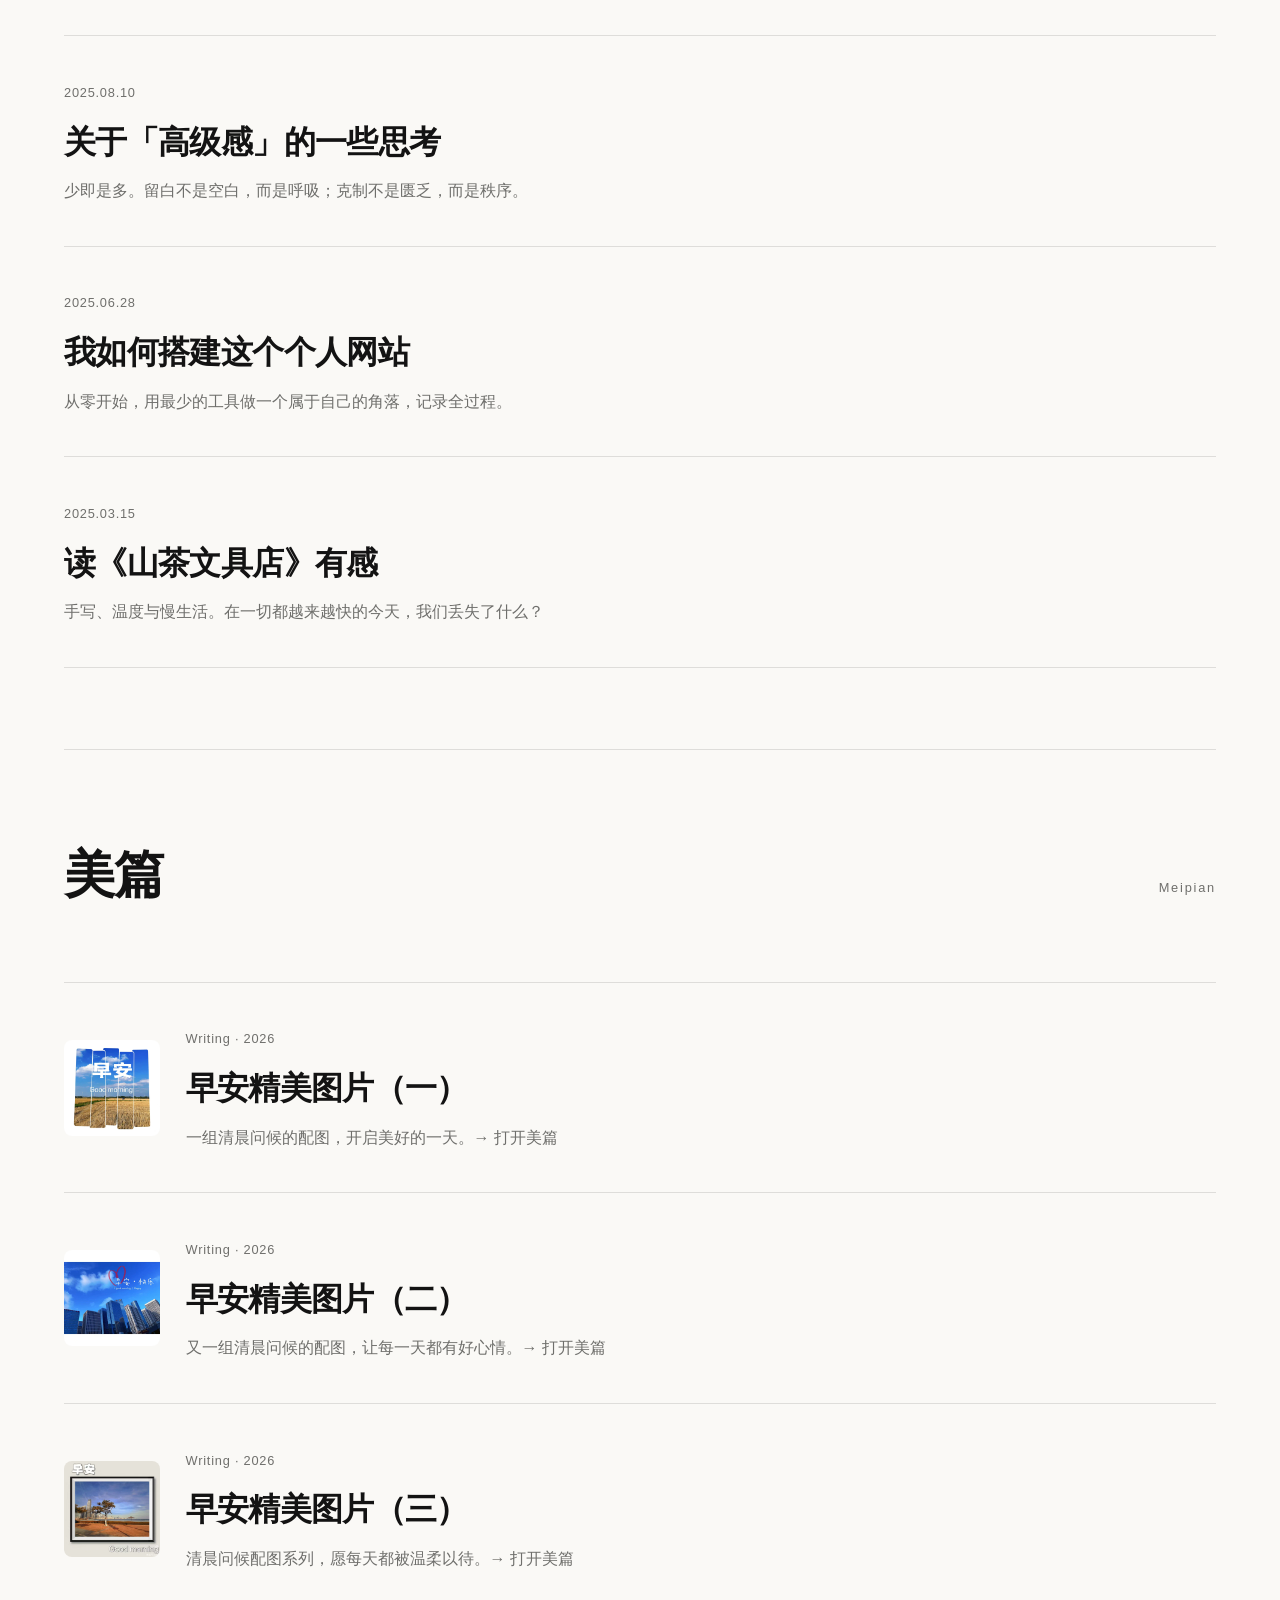
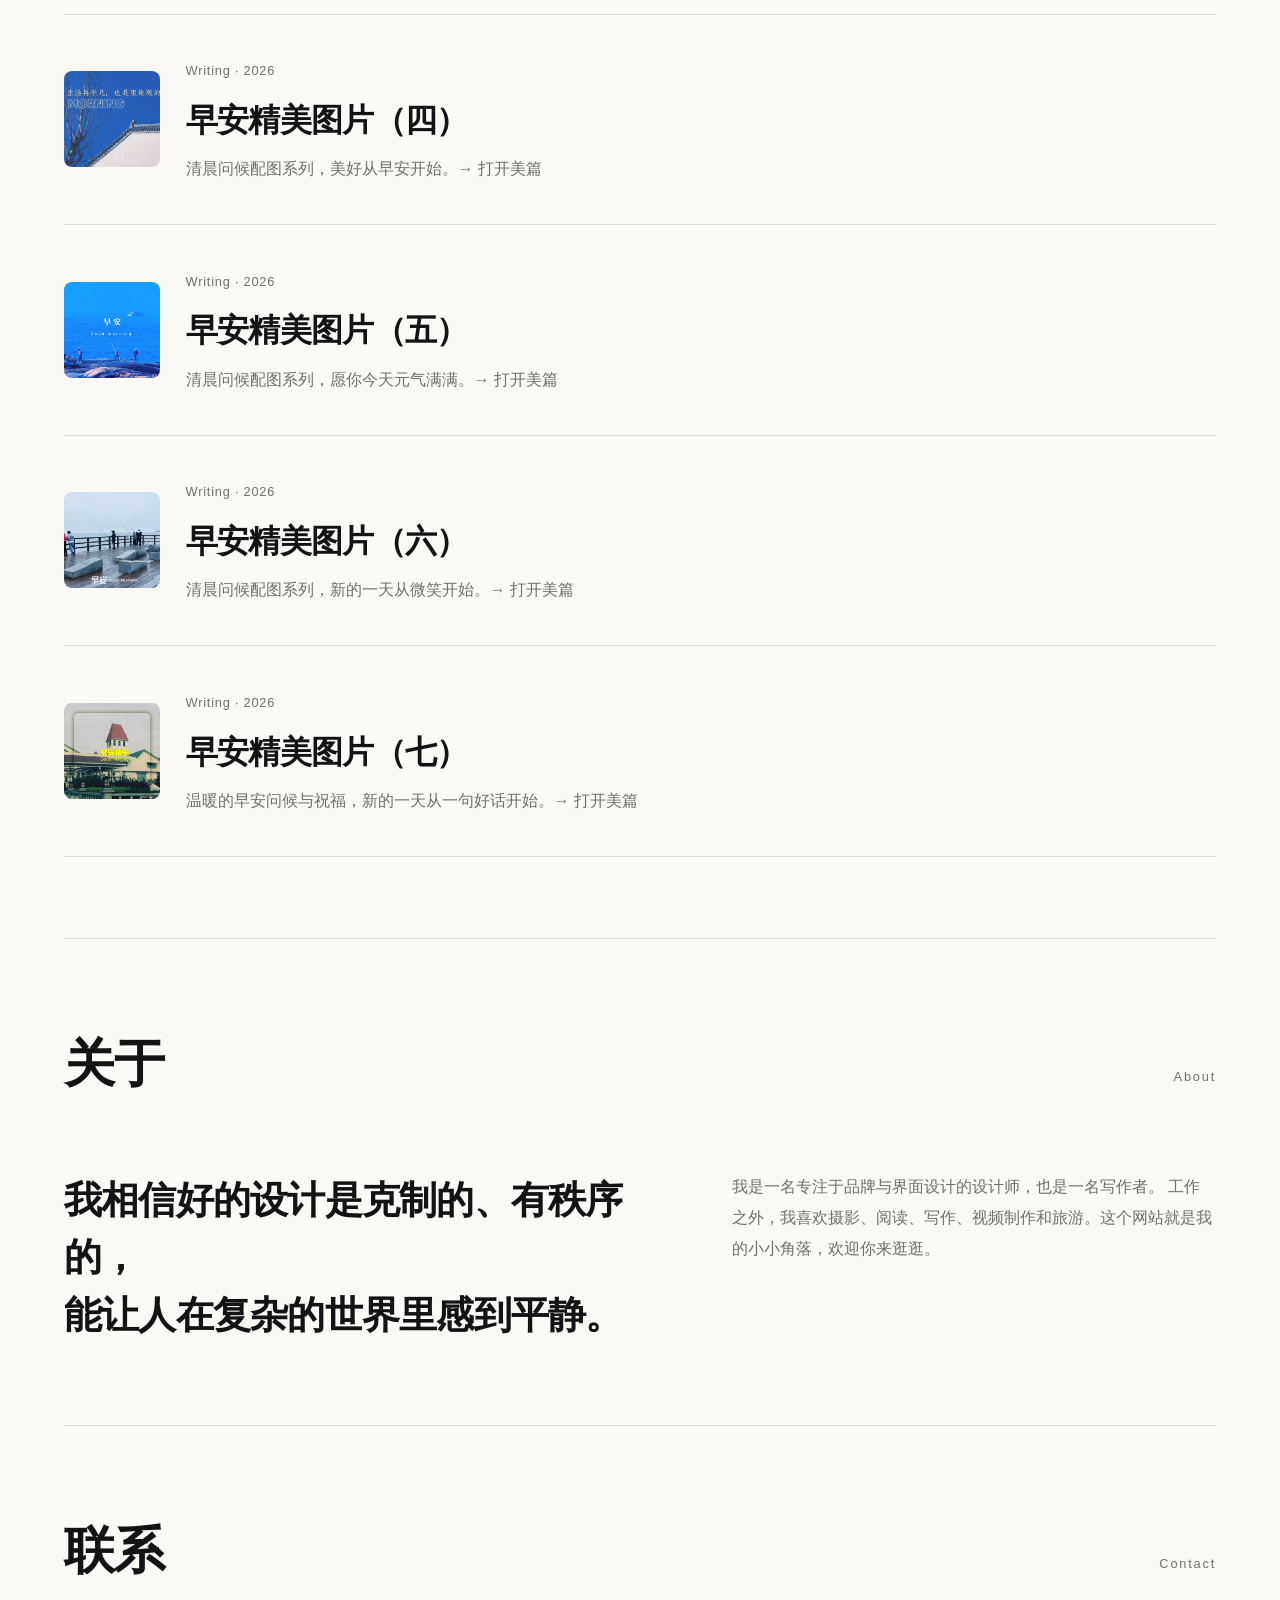
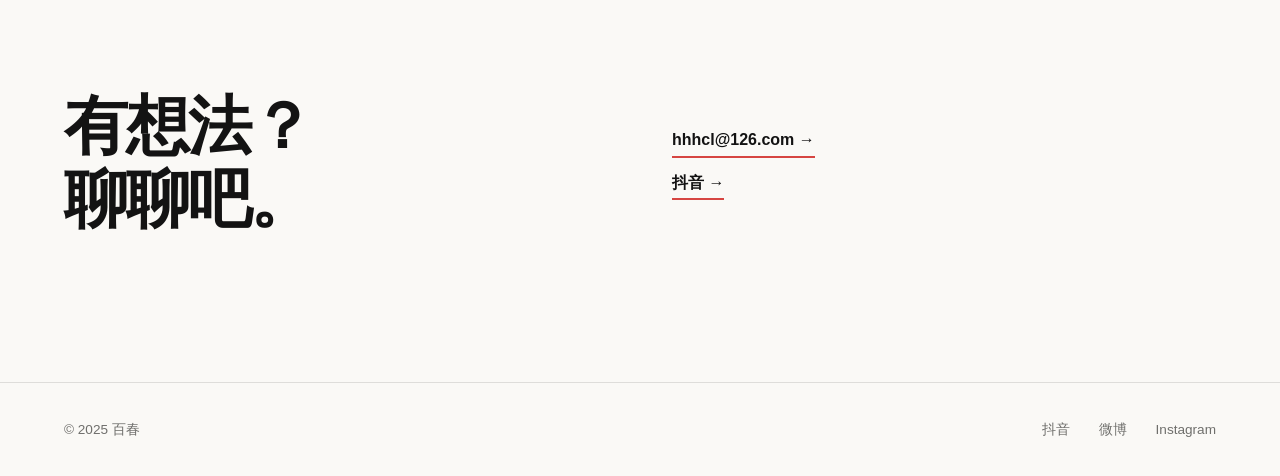
==== commit 48983748: "作品04改为上图下文，夜景图置于标题之上" ====
--- a/index.html
+++ b/index.html
@@ -93,8 +93,9 @@
         <div class="project-media"><img src="images/w3.jpg" alt="《静物》个人摄影集" /></div>
       </article>
 
-      <!-- 作品 4：左文右图 -->
-      <article class="project reveal">
+      <!-- 作品 4：上图下文 -->
+      <article class="project project--stack reveal">
+        <div class="project-media"><img src="images/light.jpg?v=2" alt="光的边界：城市景观亮化" /></div>
         <div class="project-info">
           <span class="project-no">04</span>
           <h3 class="project-title">光的边界：关于城市景观亮化的几点哲学思考</h3>
@@ -102,7 +103,6 @@
           <p class="project-meta">Essay · 2026.09.01</p>
           <a class="project-link" href="light.html">阅读全文 →</a>
         </div>
-        <div class="project-media"><img src="images/light.jpg" alt="光的边界：城市景观亮化" /></div>
       </article>
     </section>
 
--- a/style.css
+++ b/style.css
@@ -144,6 +144,13 @@
 .project:nth-child(even) .project-info { order: 2; }
 .project:nth-child(even) .project-media { order: 1; }
 
+/* 上图下文作品条目 */
+.project--stack {
+  grid-template-columns: 1fr;
+  gap: 2rem;
+}
+.project--stack .project-media { aspect-ratio: 16 / 9; }
+
 /* 纯文字作品条目（无题图，水平排列） */
 .project--text {
   display: flex;
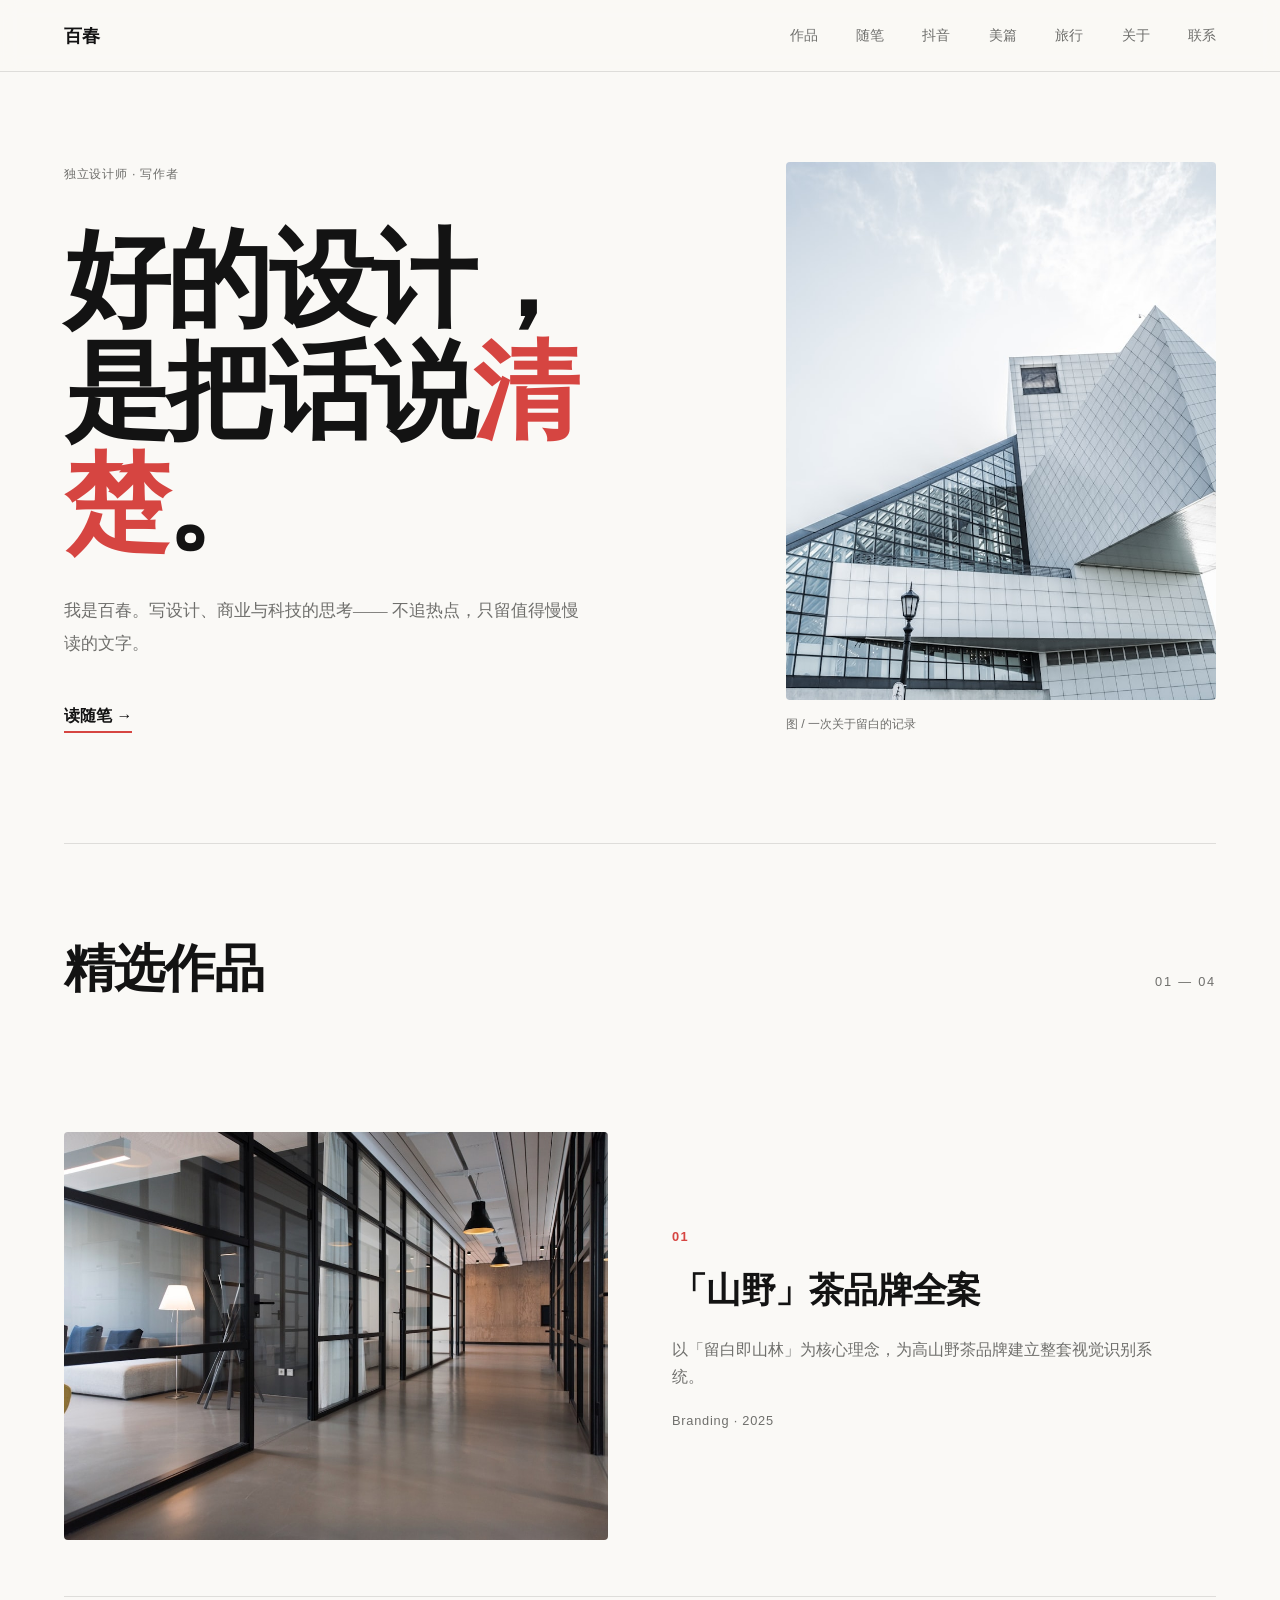
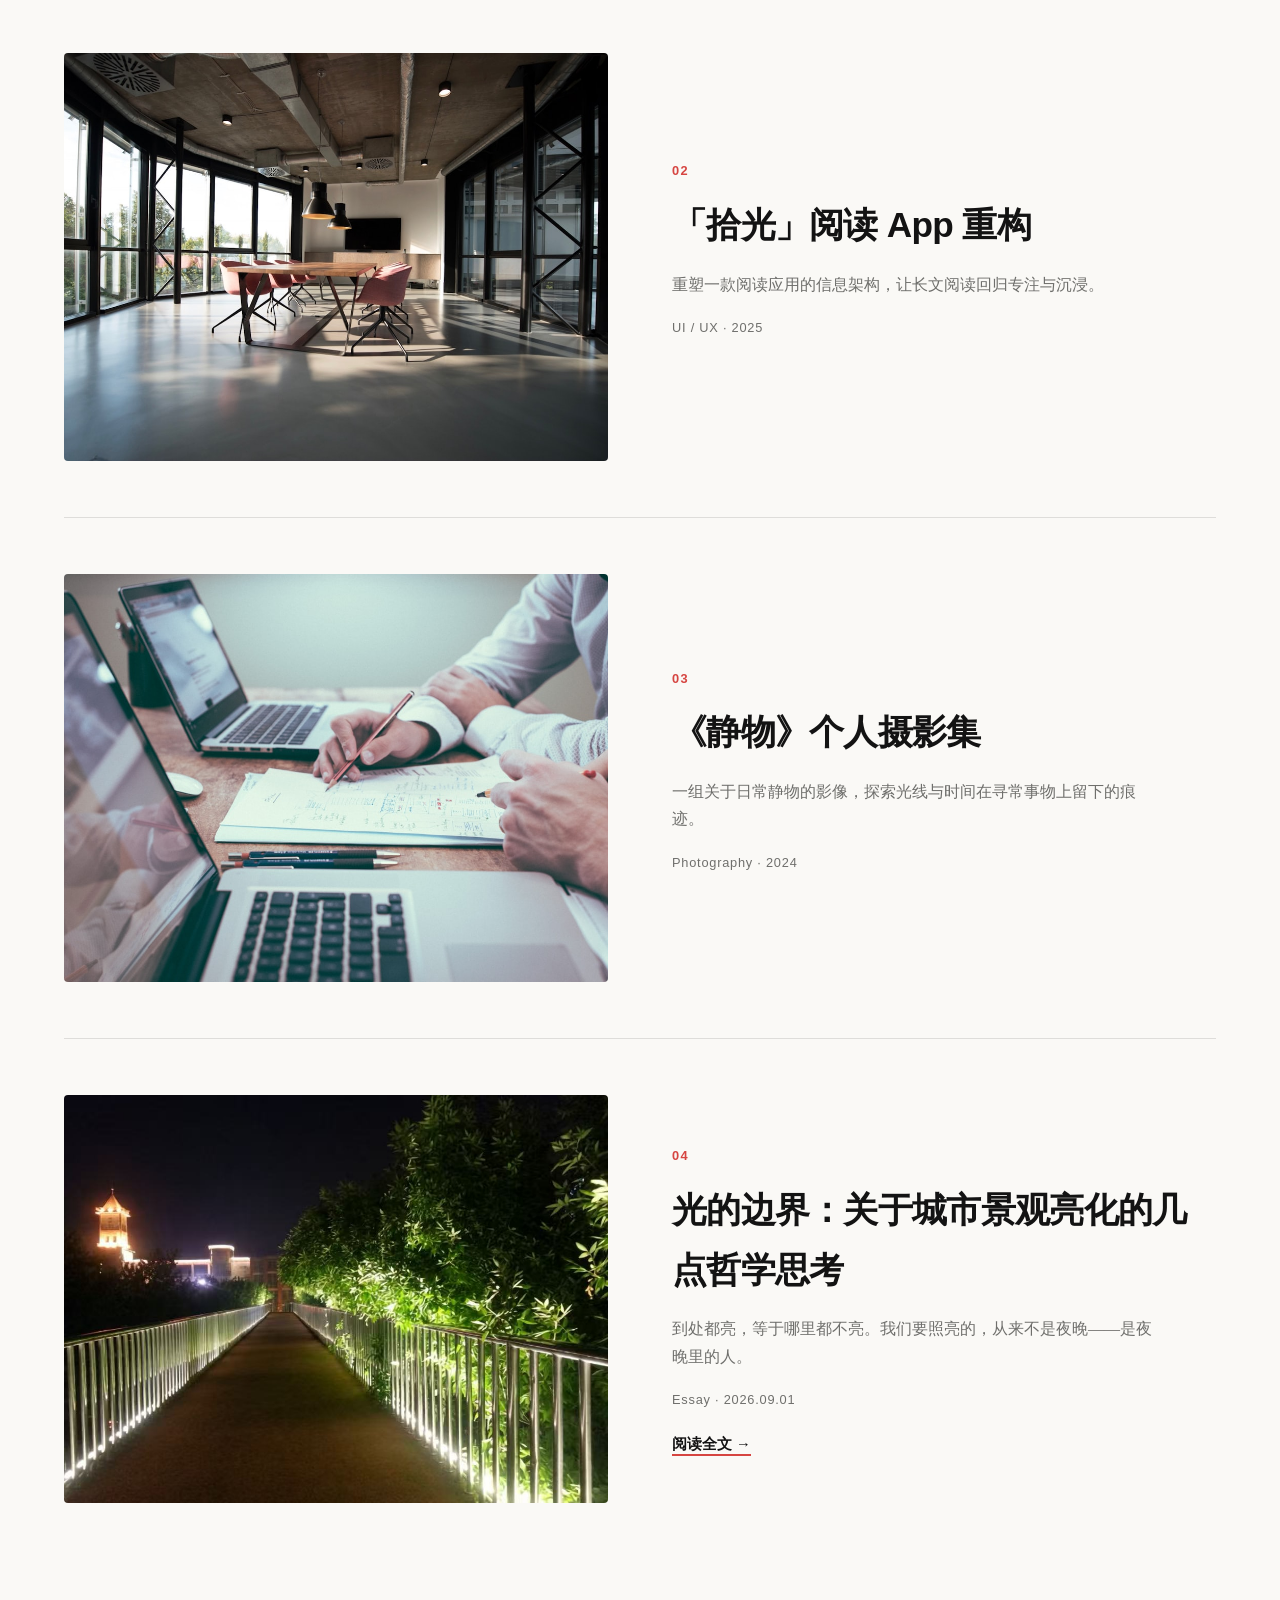
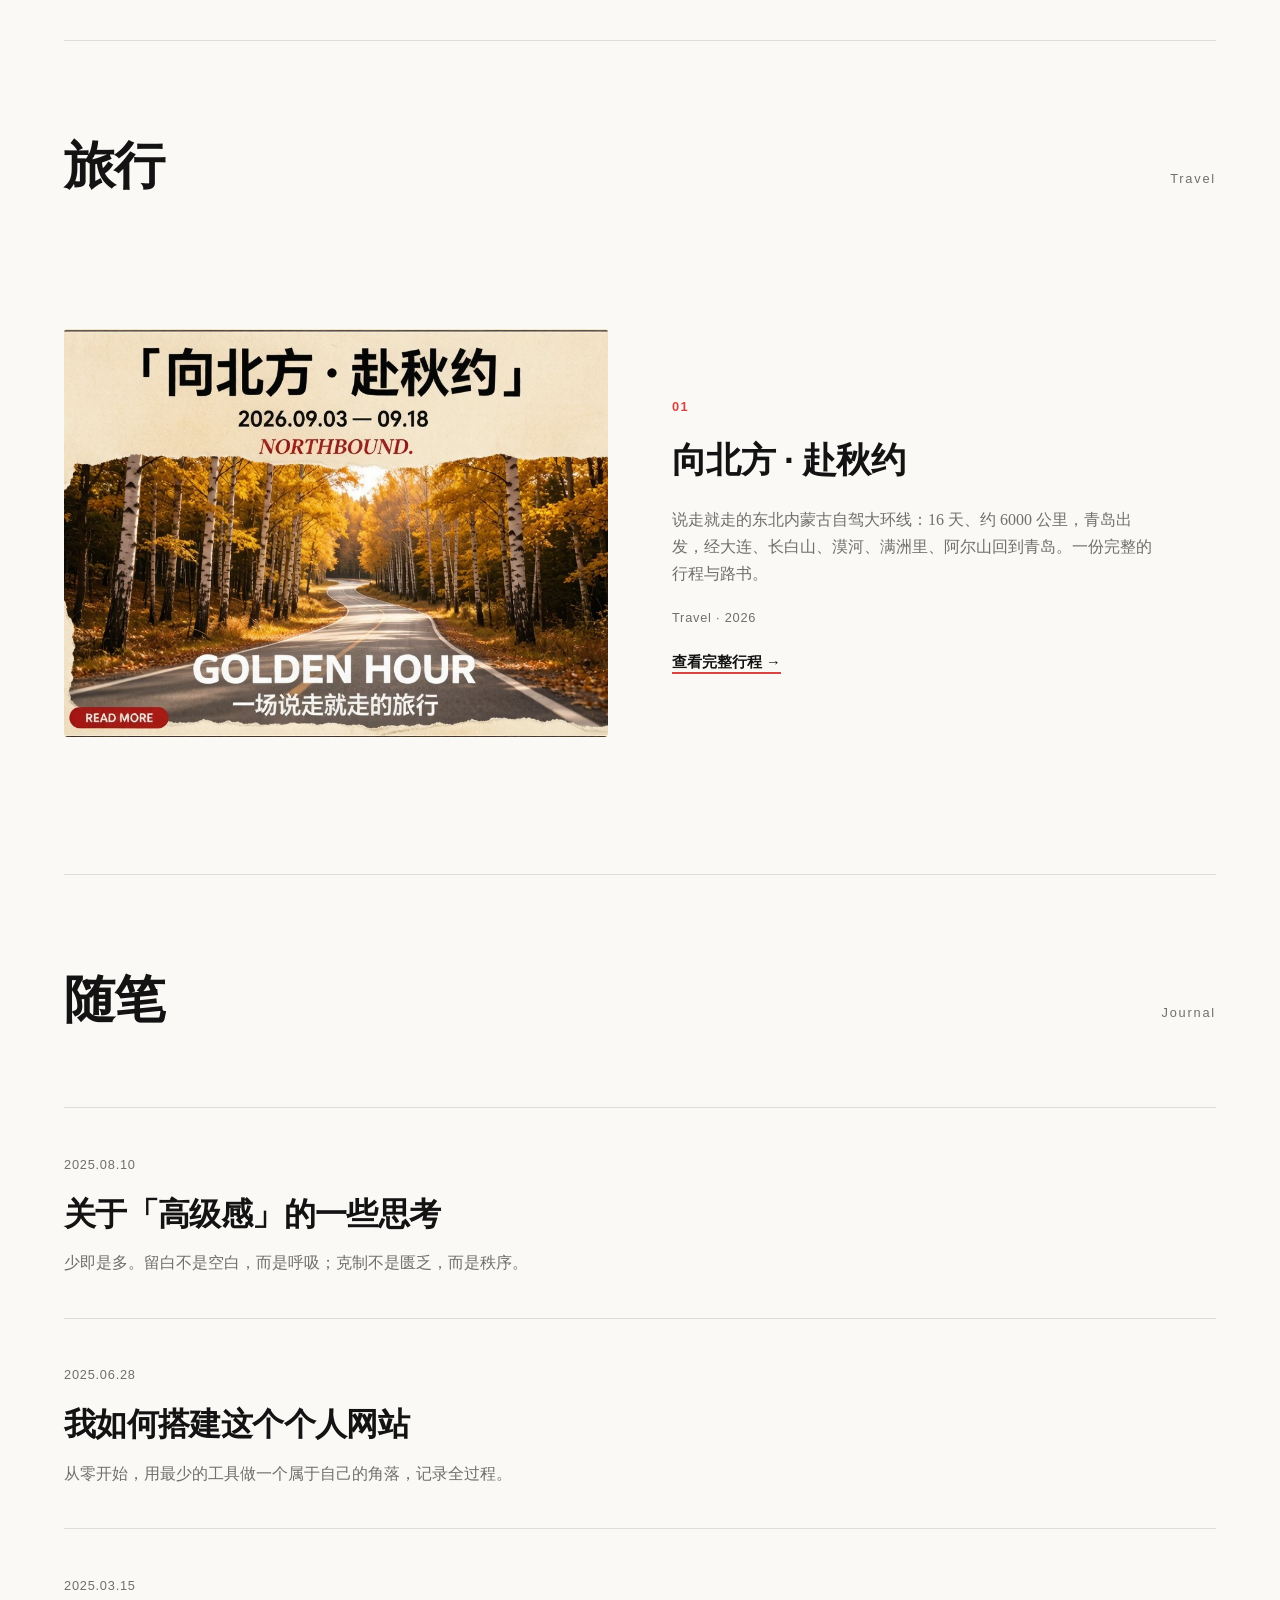
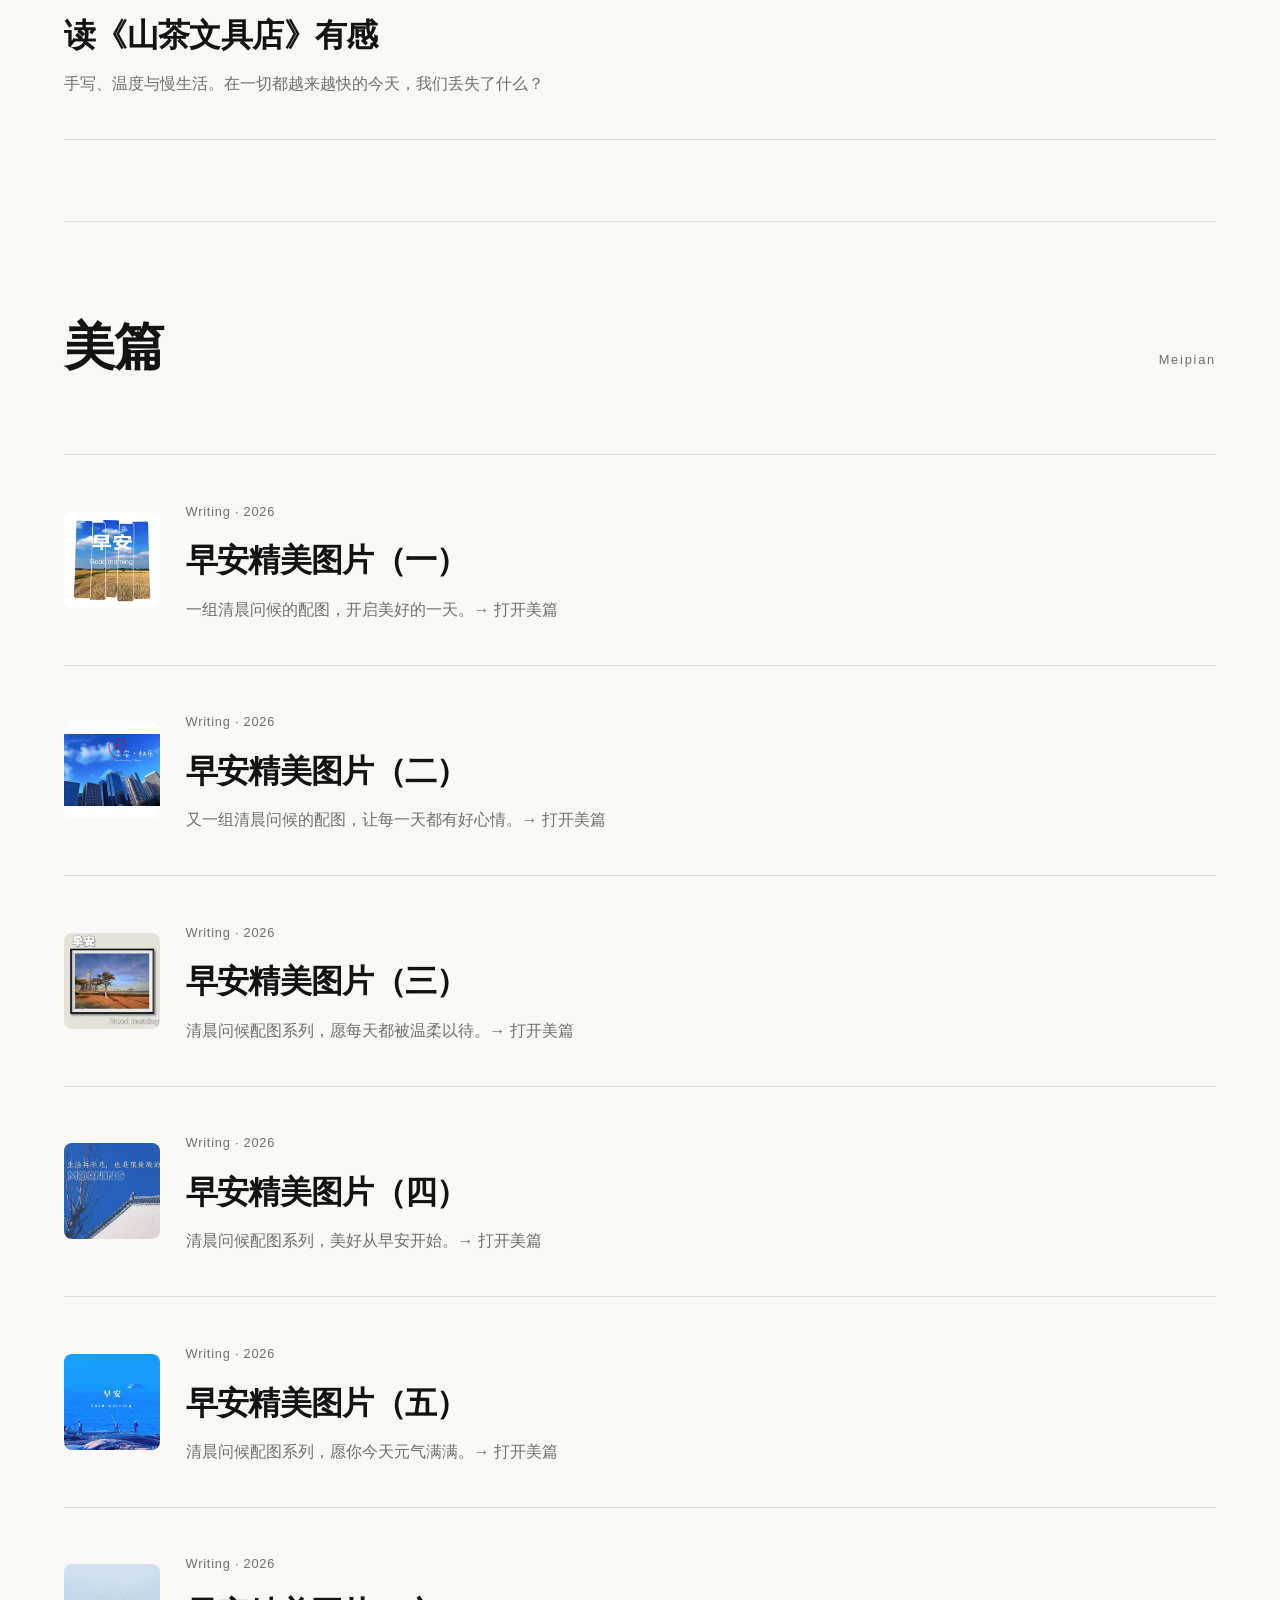
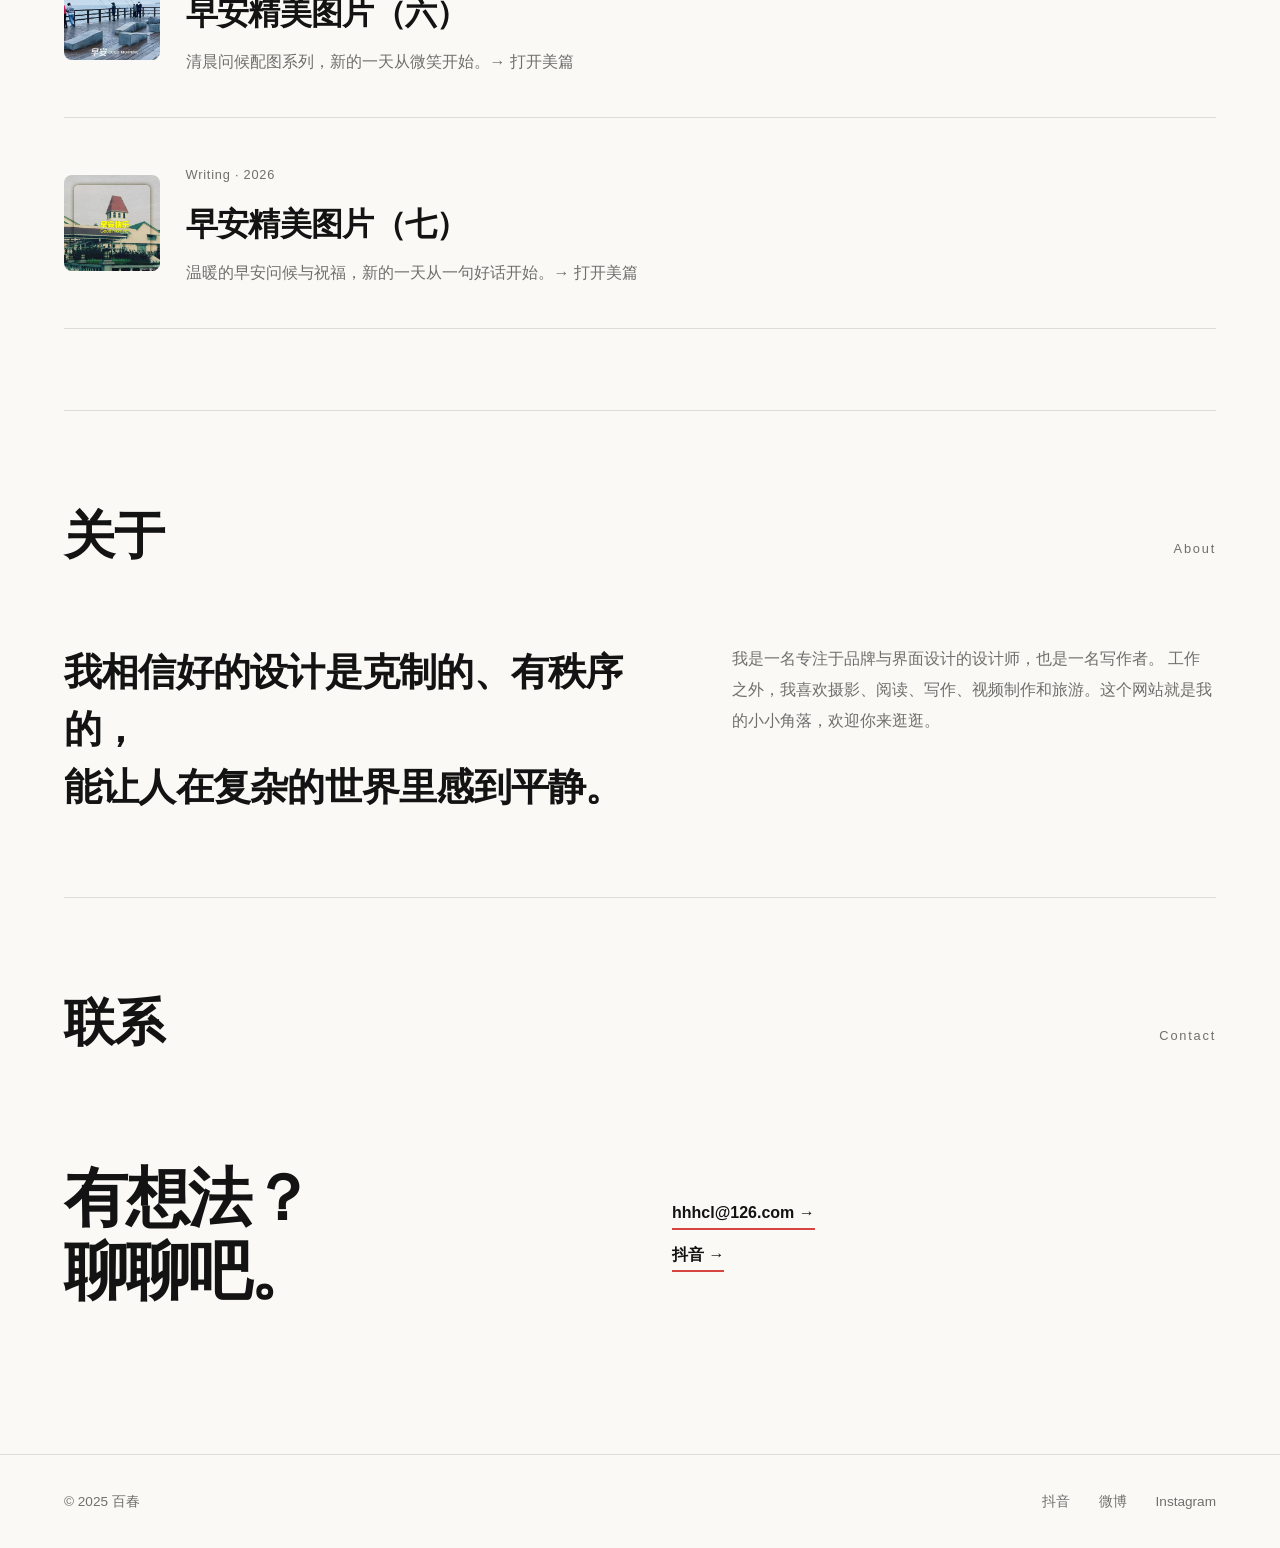
==== commit d35d02e2: "作品4「光的边界」夜景图改为左图右文布局" ====
--- a/index.html
+++ b/index.html
@@ -8,7 +8,7 @@
   <meta http-equiv="Expires" content="0" />
   <title>百春 · 随笔与作品</title>
   <meta name="description" content="百春 —— 关于设计、商业与科技的个人随笔与作品。" />
-  <link rel="stylesheet" href="style.css" />
+  <link rel="stylesheet" href="style.css?v=3" />
 </head>
 <body>
 
@@ -93,9 +93,9 @@
         <div class="project-media"><img src="images/w3.jpg" alt="《静物》个人摄影集" /></div>
       </article>
 
-      <!-- 作品 4：上图下文 -->
-      <article class="project project--stack reveal">
-        <div class="project-media"><img src="images/light.jpg?v=2" alt="光的边界：城市景观亮化" /></div>
+      <!-- 作品 4：左图右文 -->
+      <article class="project reveal">
+        <div class="project-media"><img src="images/light-cover.jpg" alt="光的边界：城市景观亮化" /></div>
         <div class="project-info">
           <span class="project-no">04</span>
           <h3 class="project-title">光的边界：关于城市景观亮化的几点哲学思考</h3>
@@ -265,6 +265,6 @@
     </div>
   </footer>
 
-  <script src="script.js"></script>
+  <script src="script.js?v=3"></script>
 </body>
 </html>
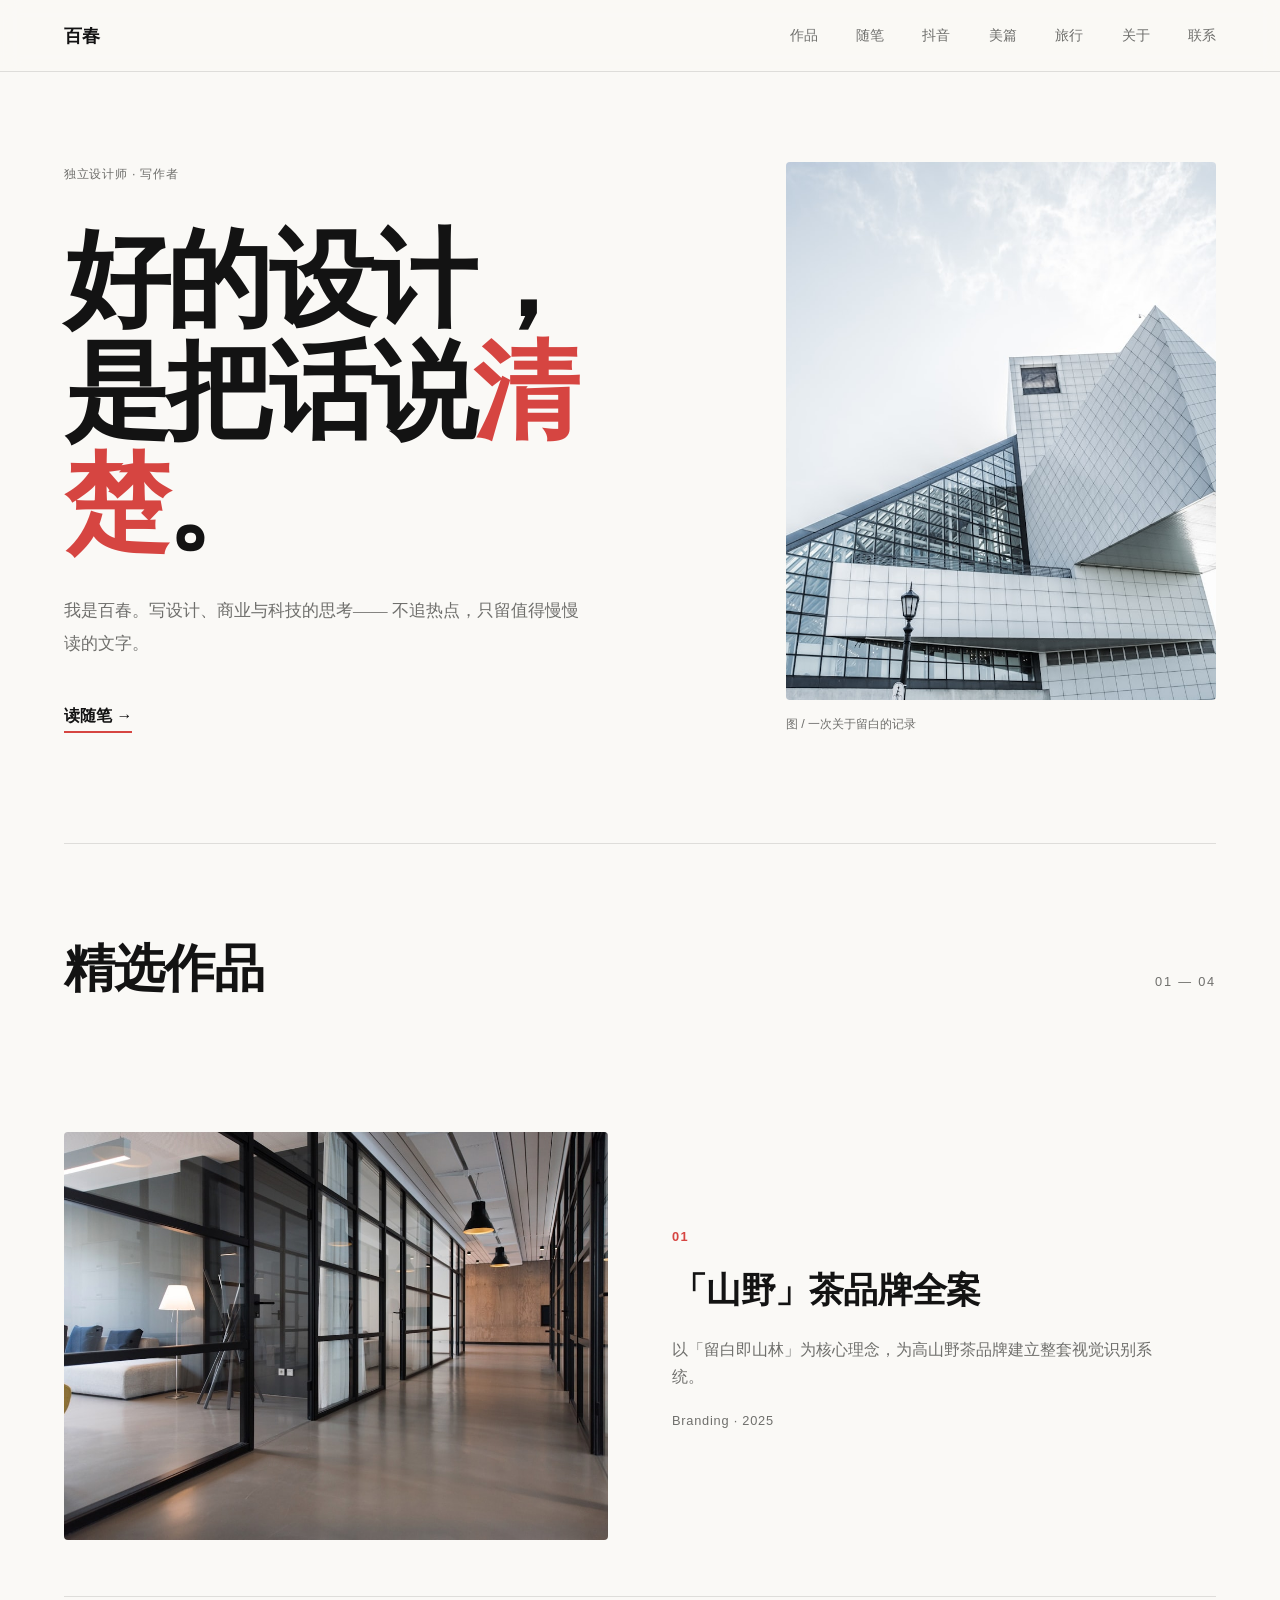
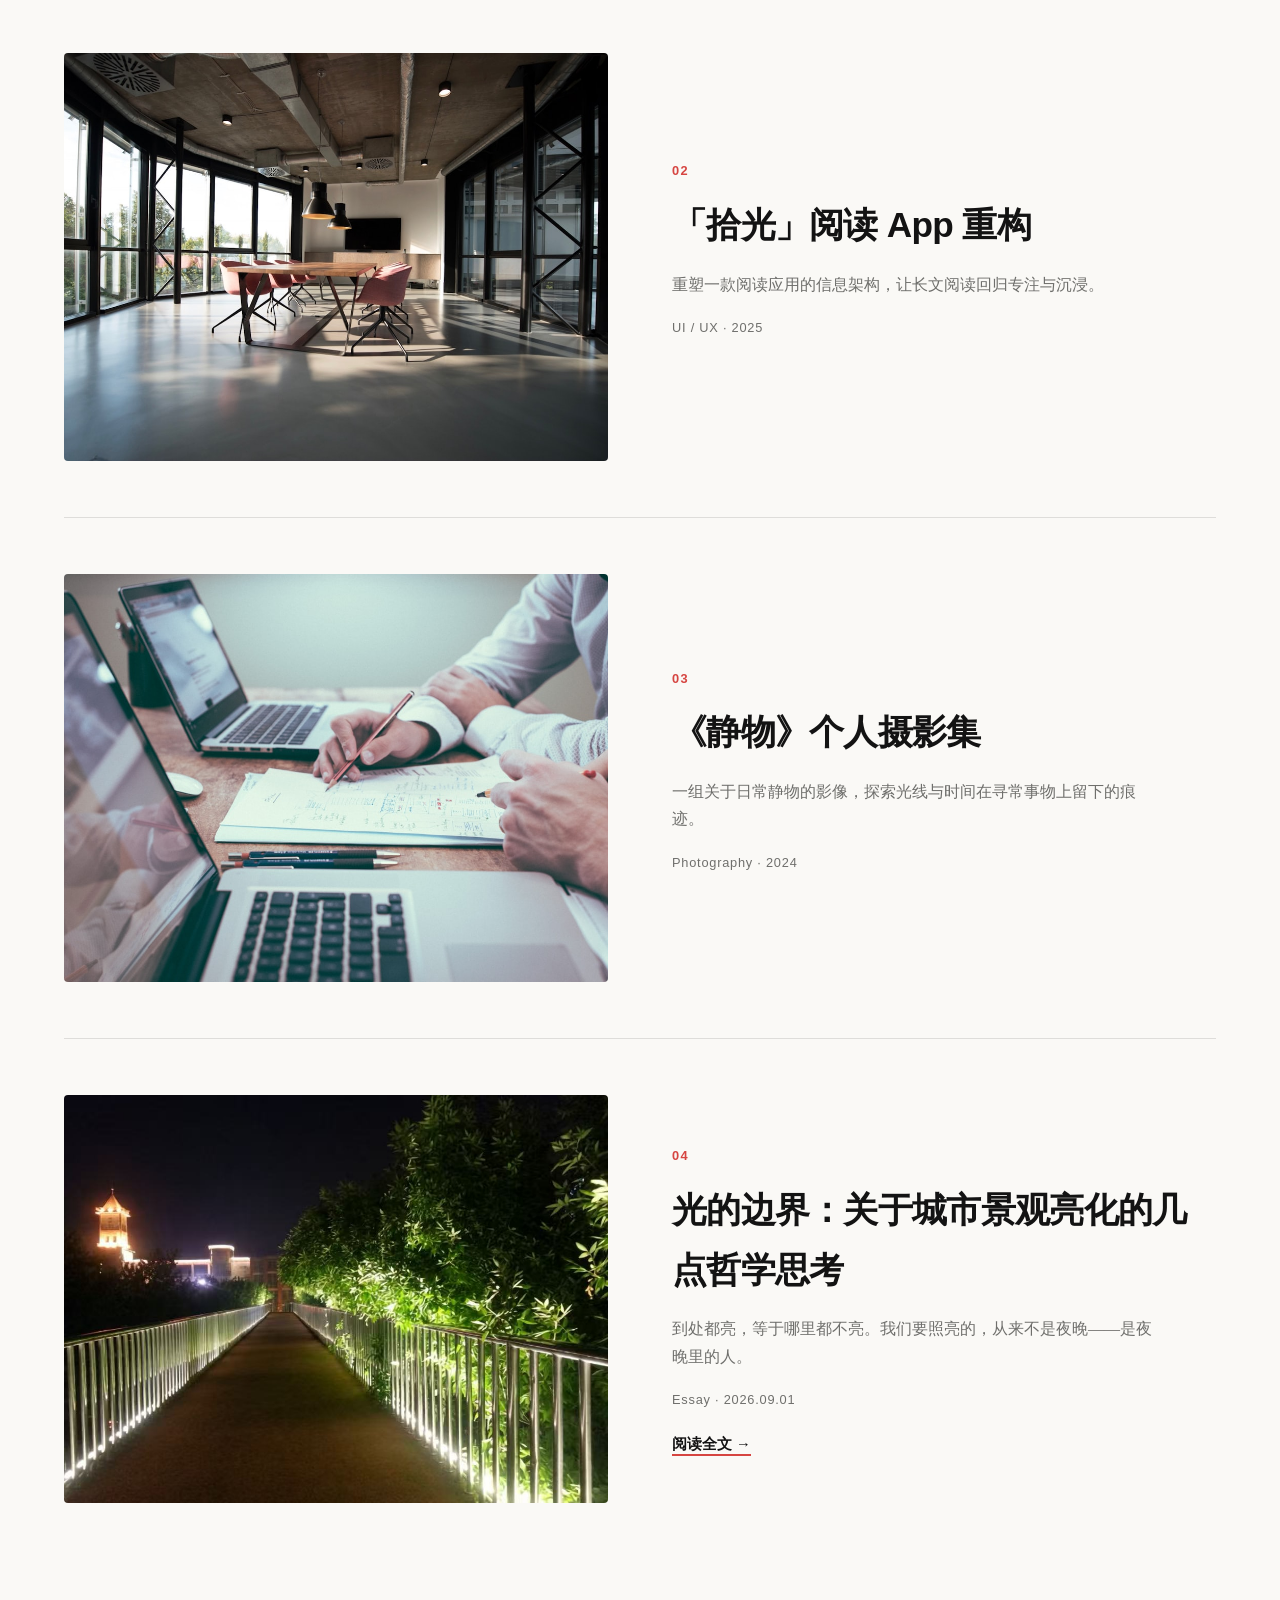
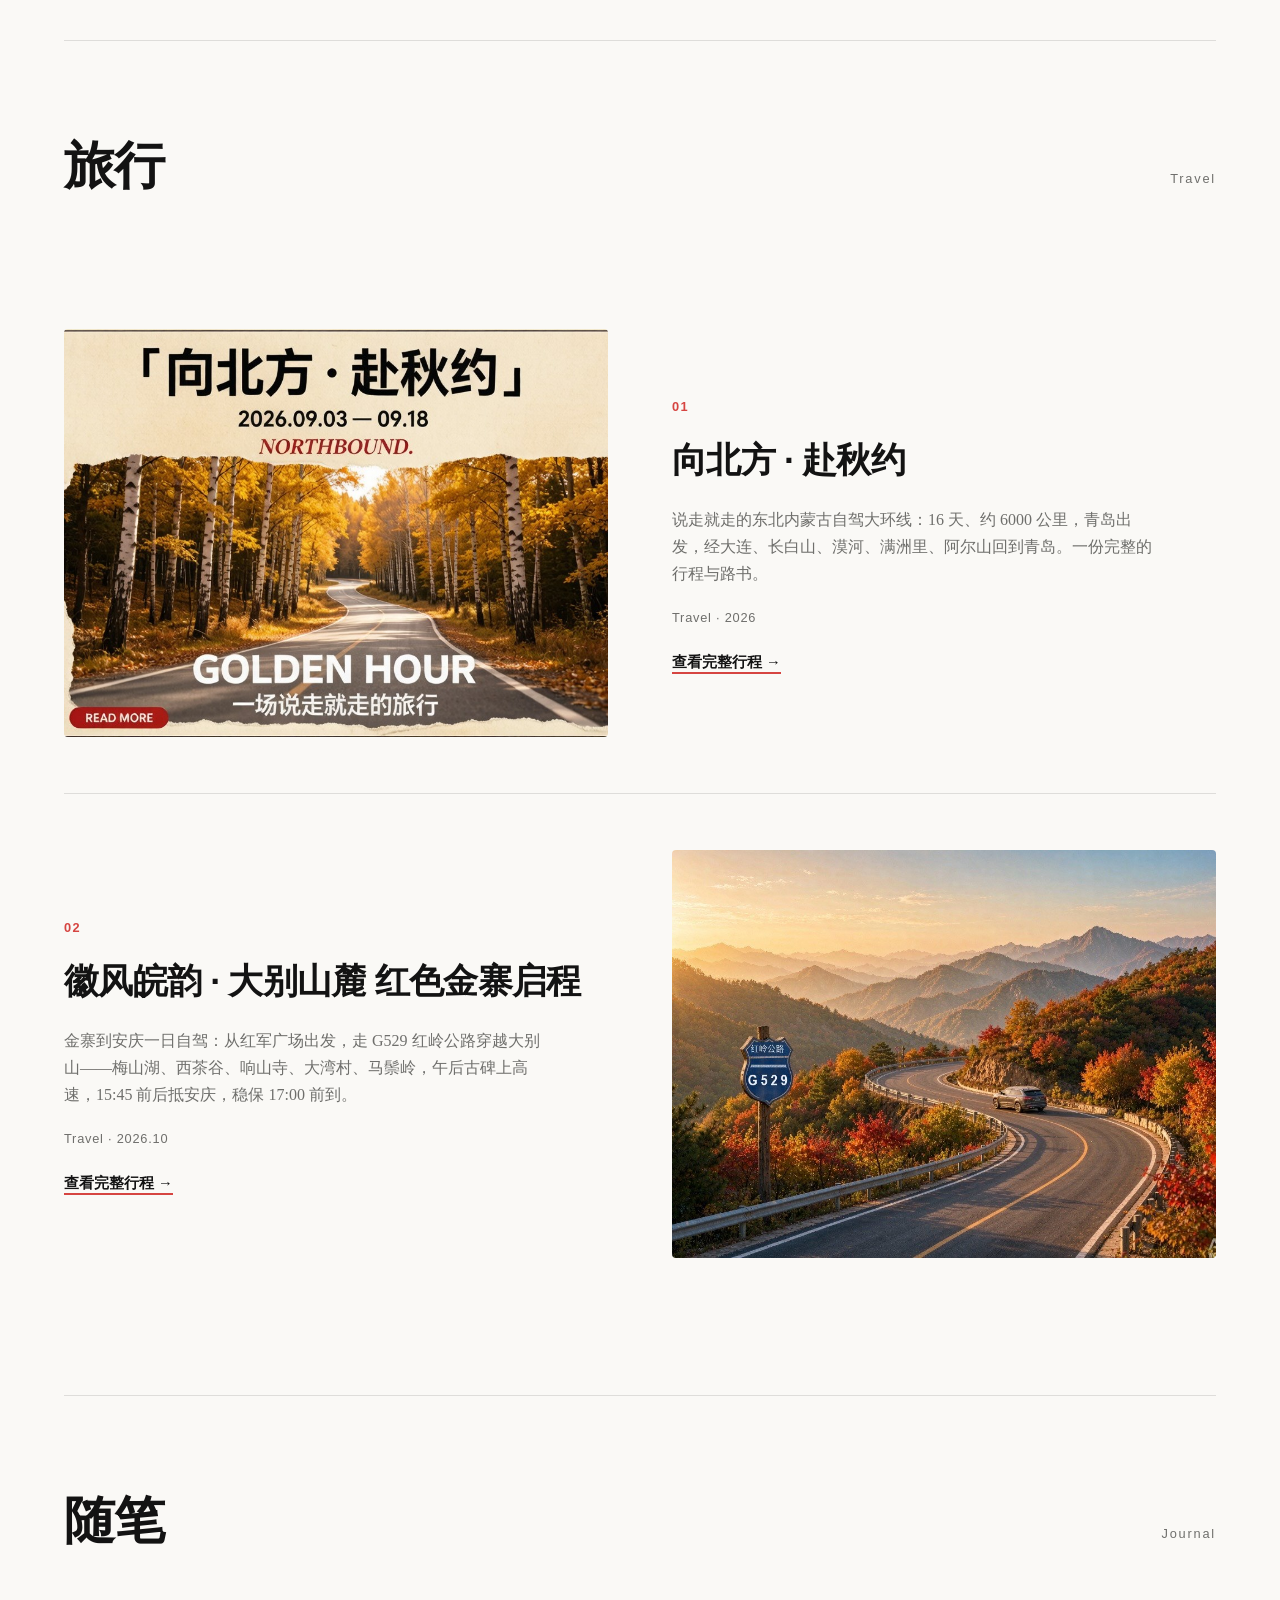
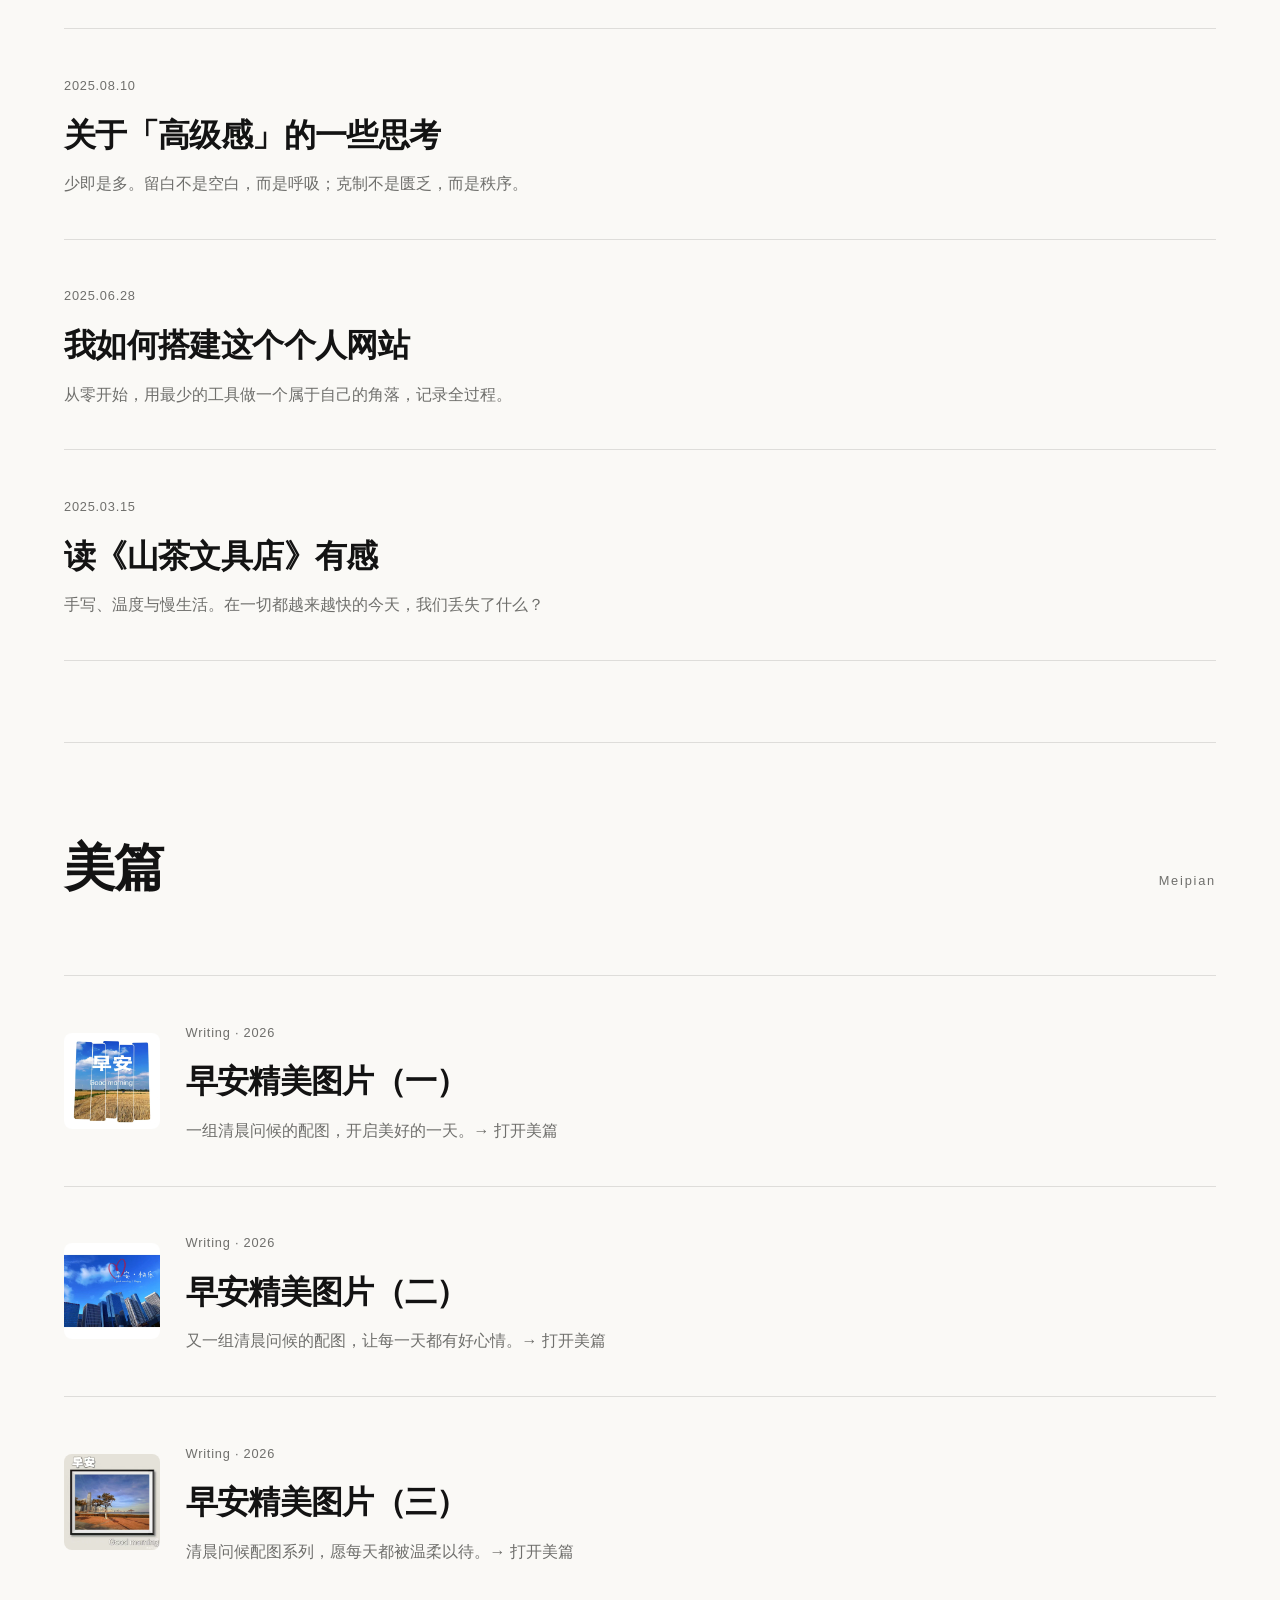
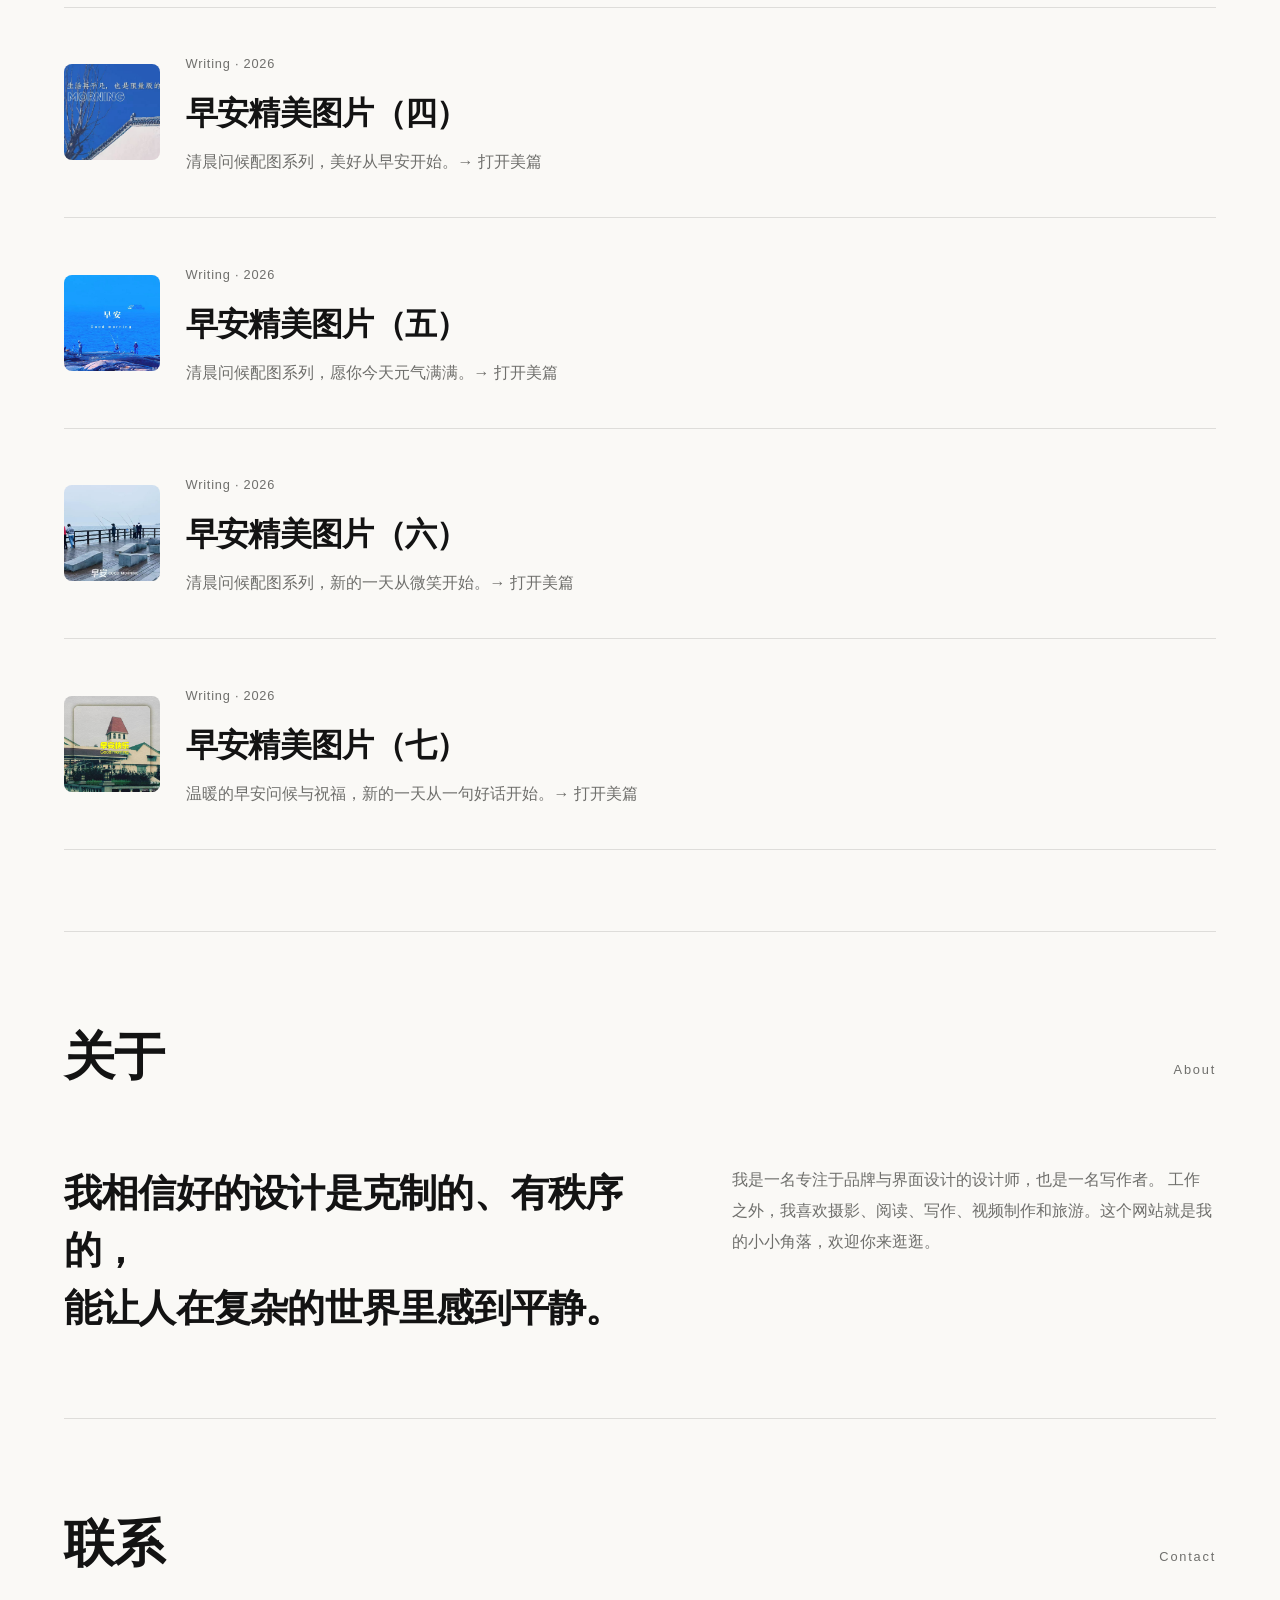
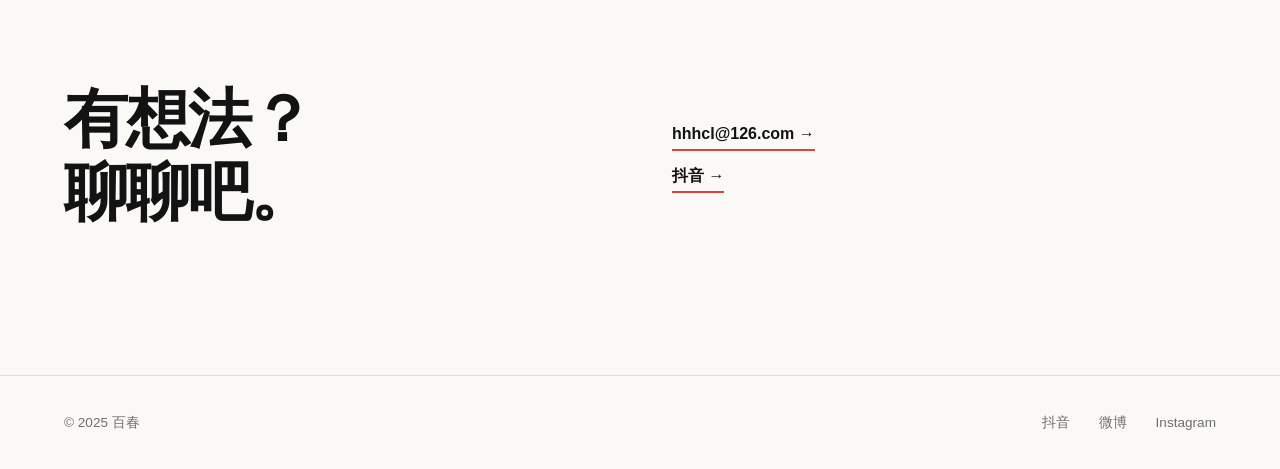
==== commit 6d8088b7: "旅行栏目新增：徽风皖韵 · 金寨到安庆一日自驾（anqing.html + 封面图 + 首页卡片）" ====
--- a/index.html
+++ b/index.html
@@ -124,6 +124,18 @@
           <a class="project-link" href="trip.html" target="_blank">查看完整行程 →</a>
         </div>
       </article>
+
+      <!-- 旅行作品 2：徽风皖韵 · 金寨到安庆 -->
+      <article class="project reveal">
+        <div class="project-info">
+          <span class="project-no">02</span>
+          <h3 class="project-title">徽风皖韵 · 大别山麓 红色金寨启程</h3>
+          <p class="project-desc">金寨到安庆一日自驾：从红军广场出发，走 G529 红岭公路穿越大别山——梅山湖、西茶谷、响山寺、大湾村、马鬃岭，午后古碑上高速，15:45 前后抵安庆，稳保 17:00 前到。</p>
+          <p class="project-meta">Travel · 2026.10</p>
+          <a class="project-link" href="anqing.html" target="_blank">查看完整行程 →</a>
+        </div>
+        <div class="project-media project-media--poster"><img src="images/anqing-cover.jpg" alt="徽风皖韵 · G529 红岭公路 示意" /></div>
+      </article>
     </section>
 
     <!-- ============ 随笔 / 文章 ============ -->
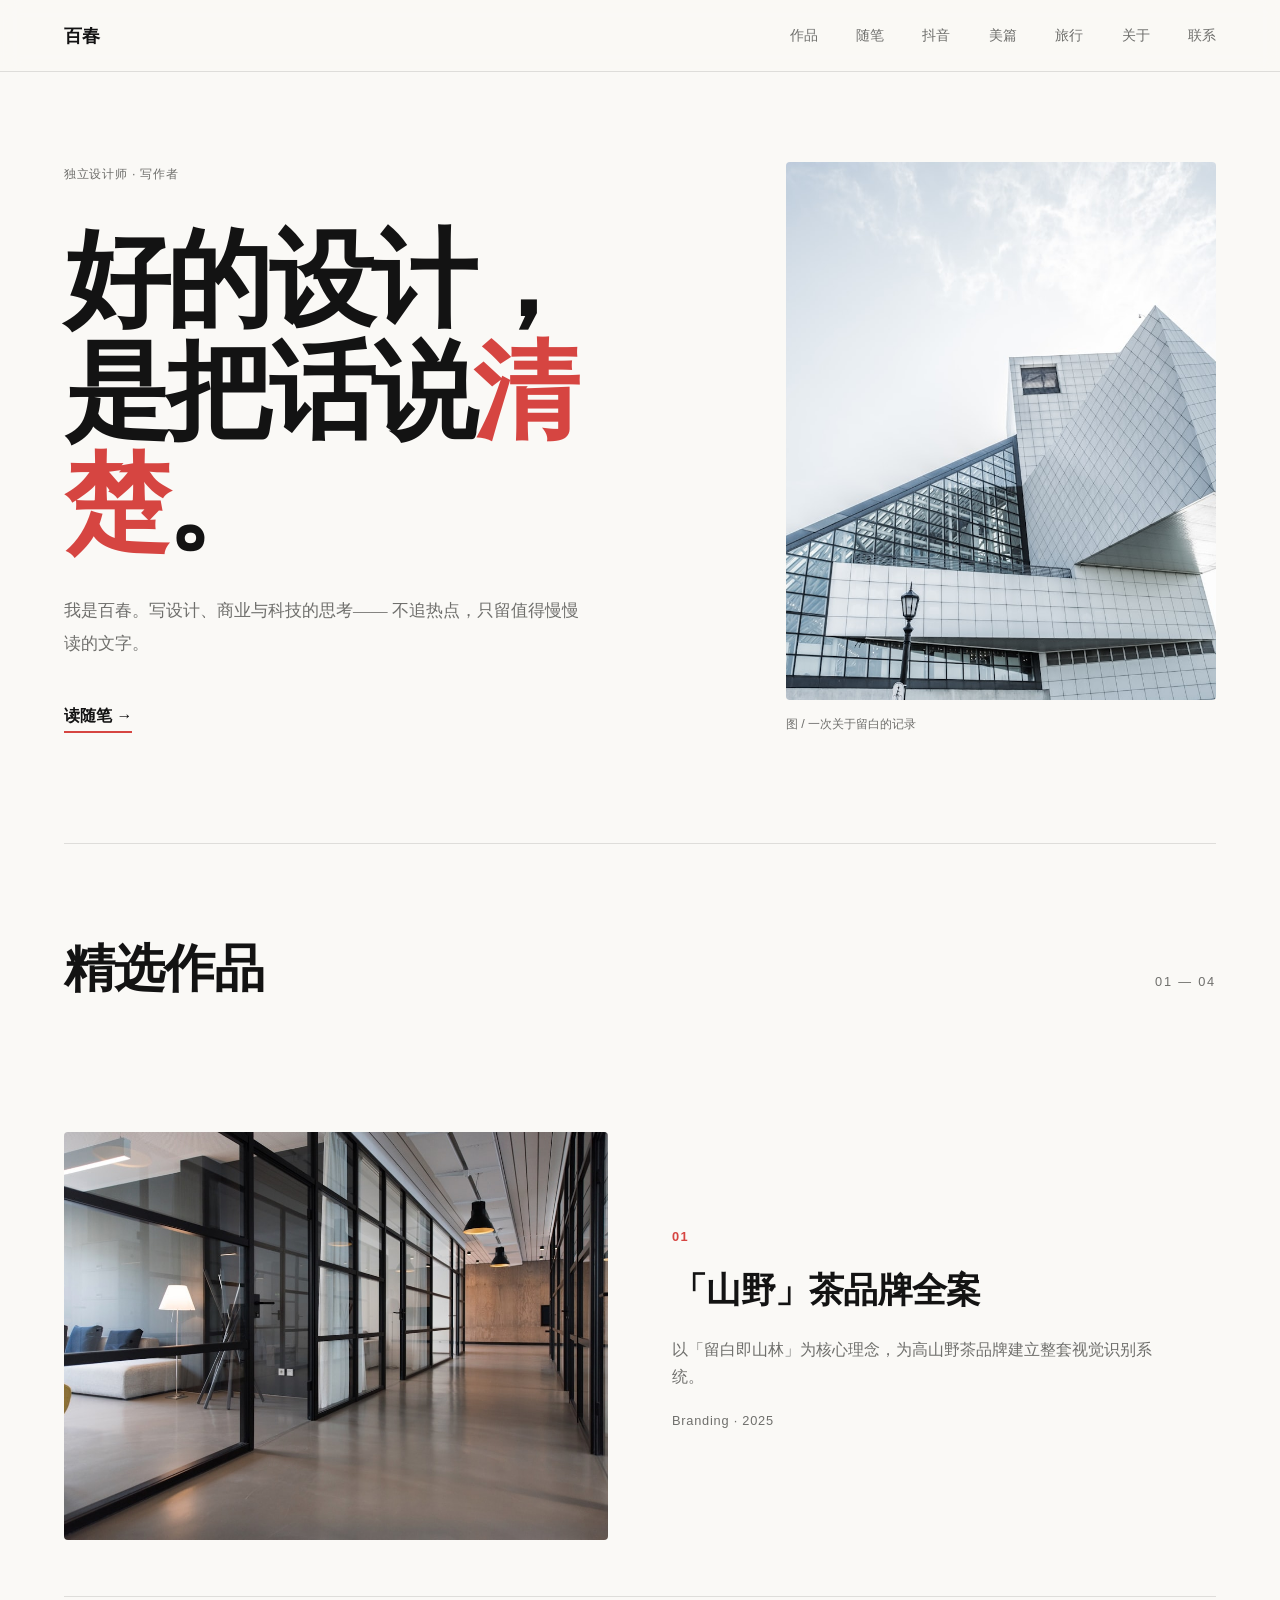
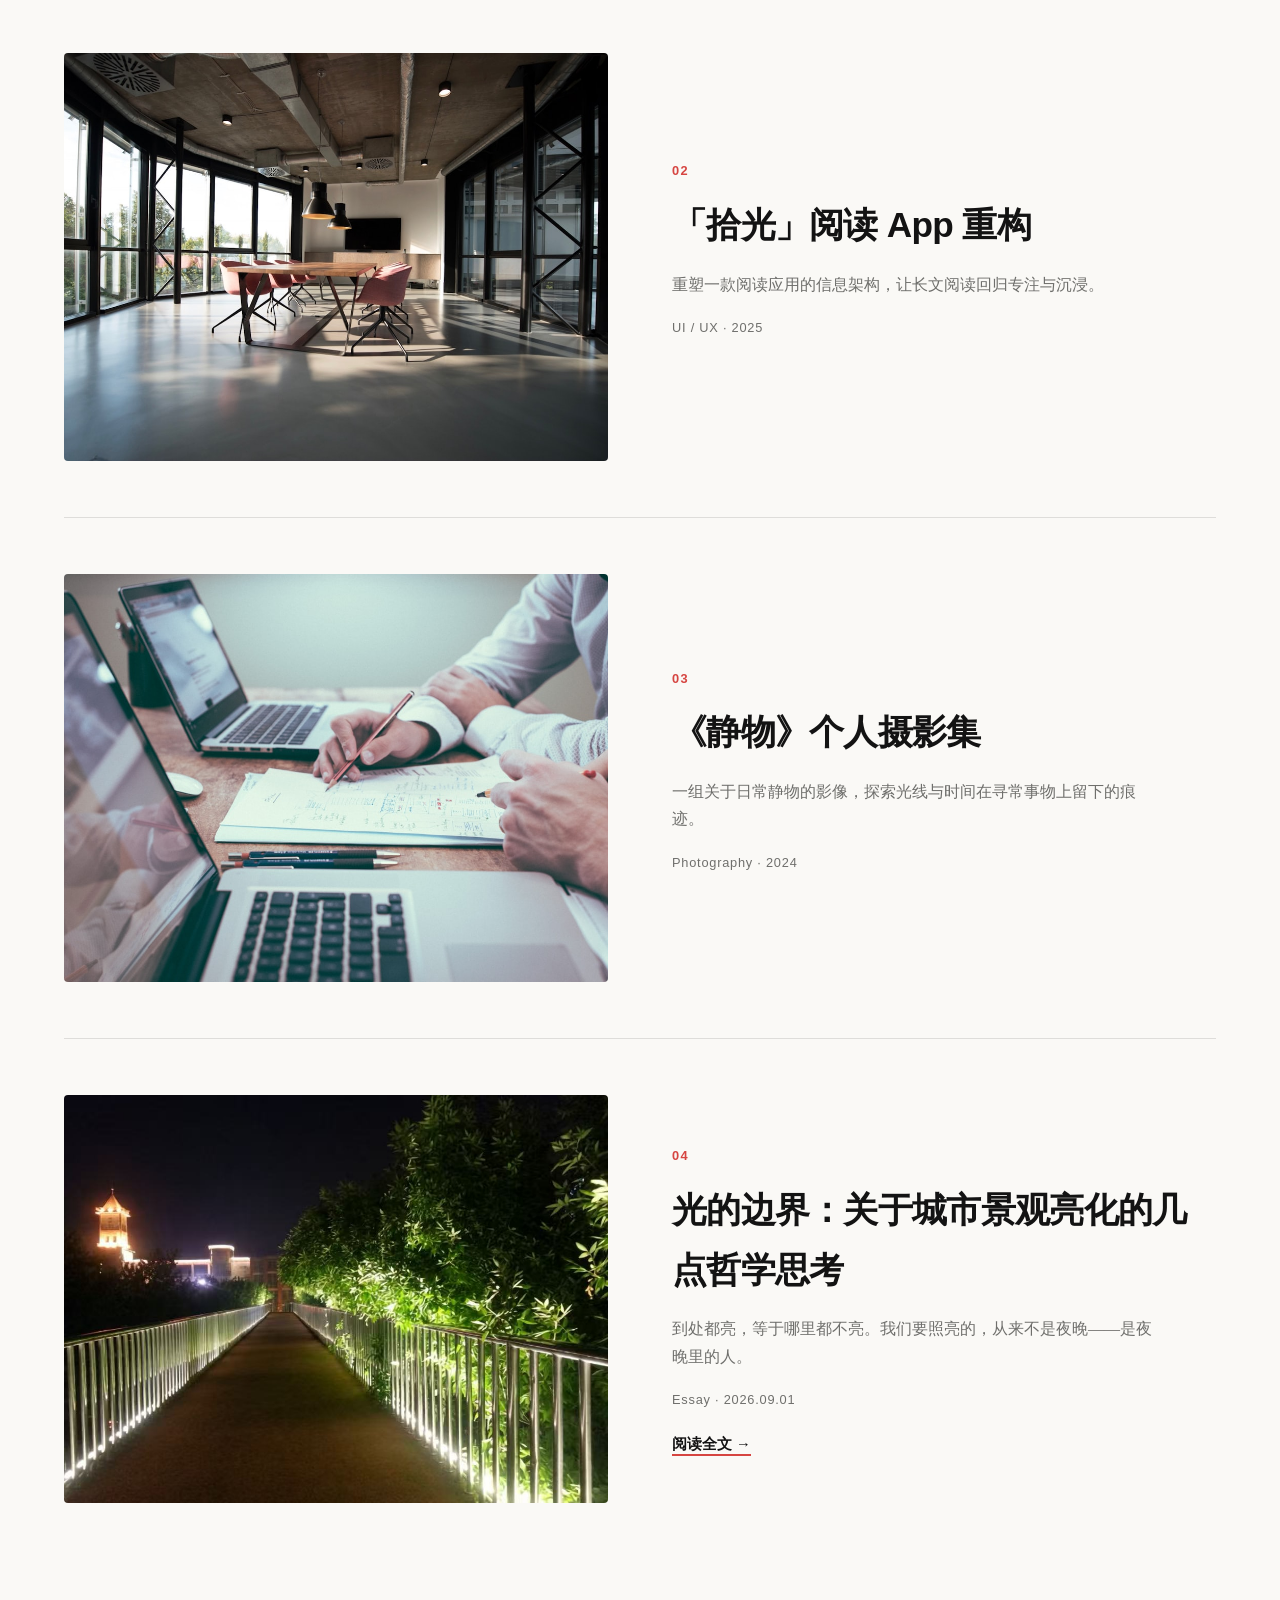
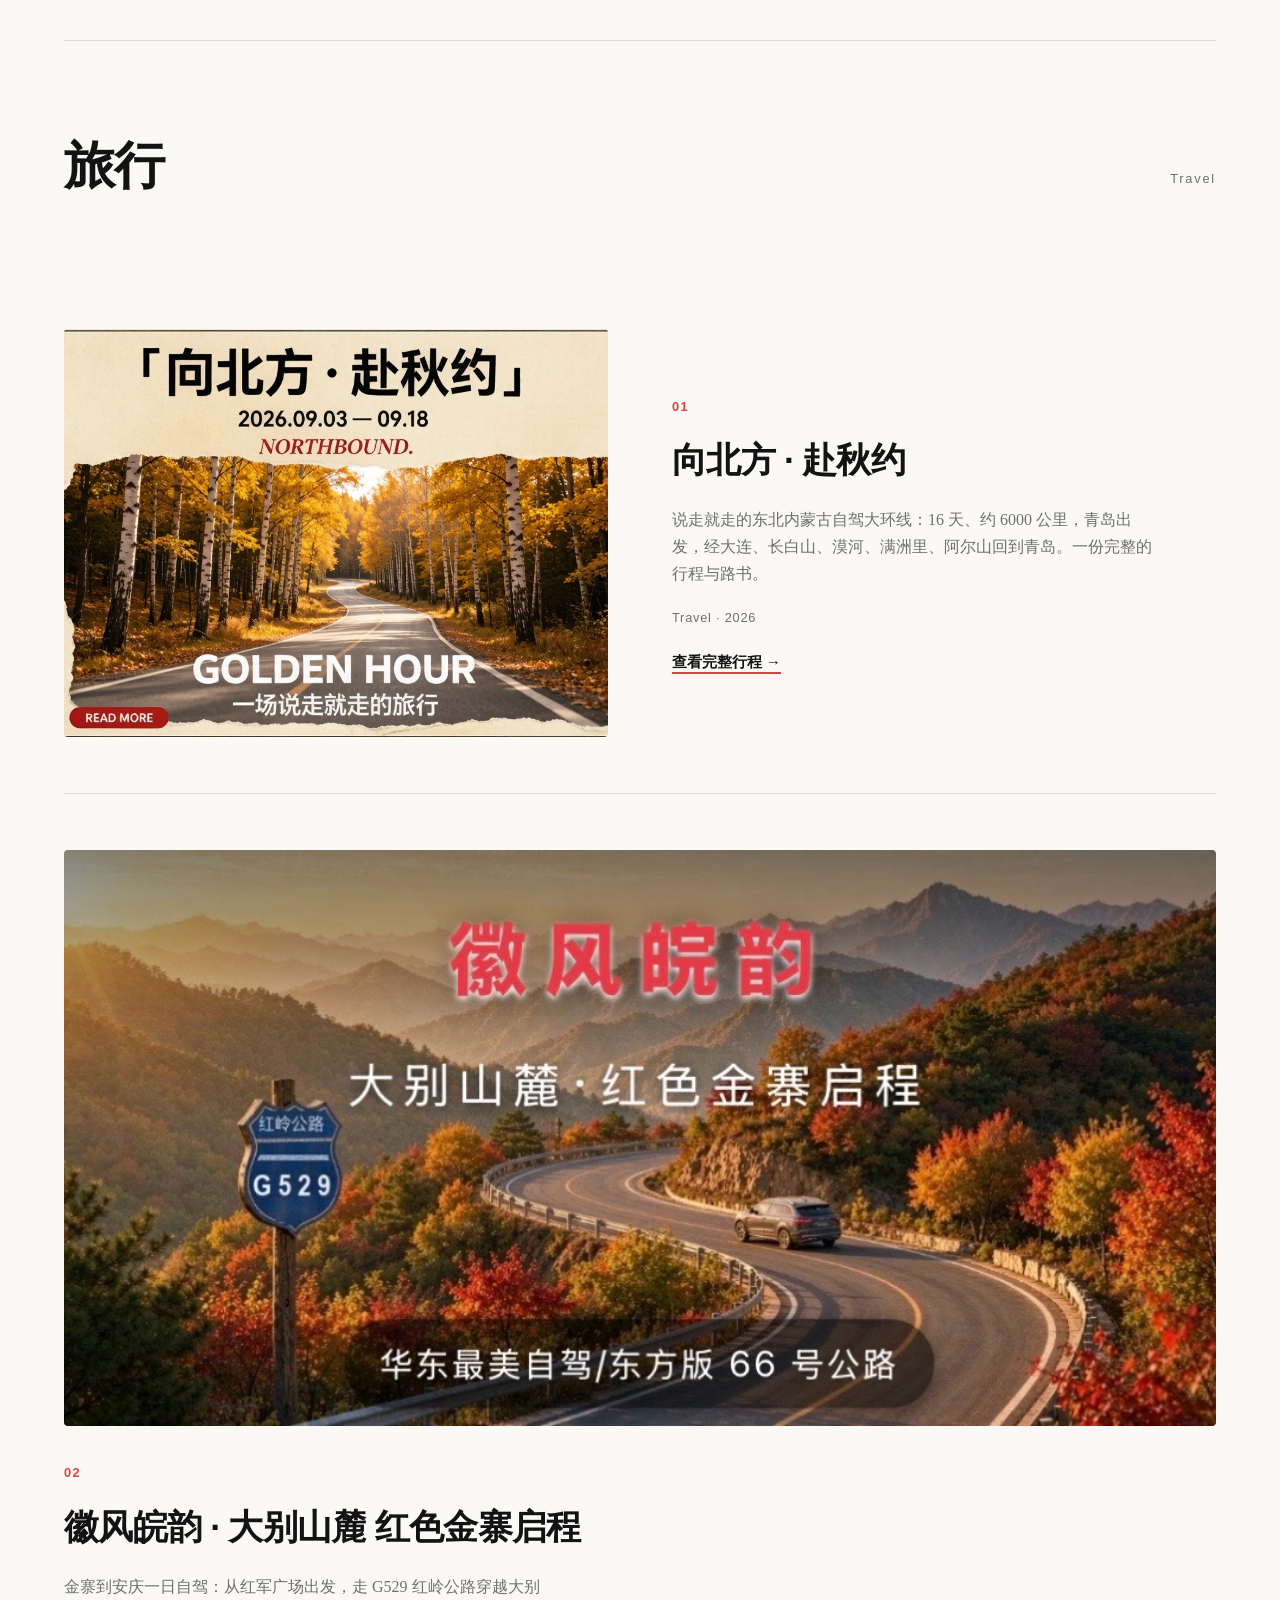
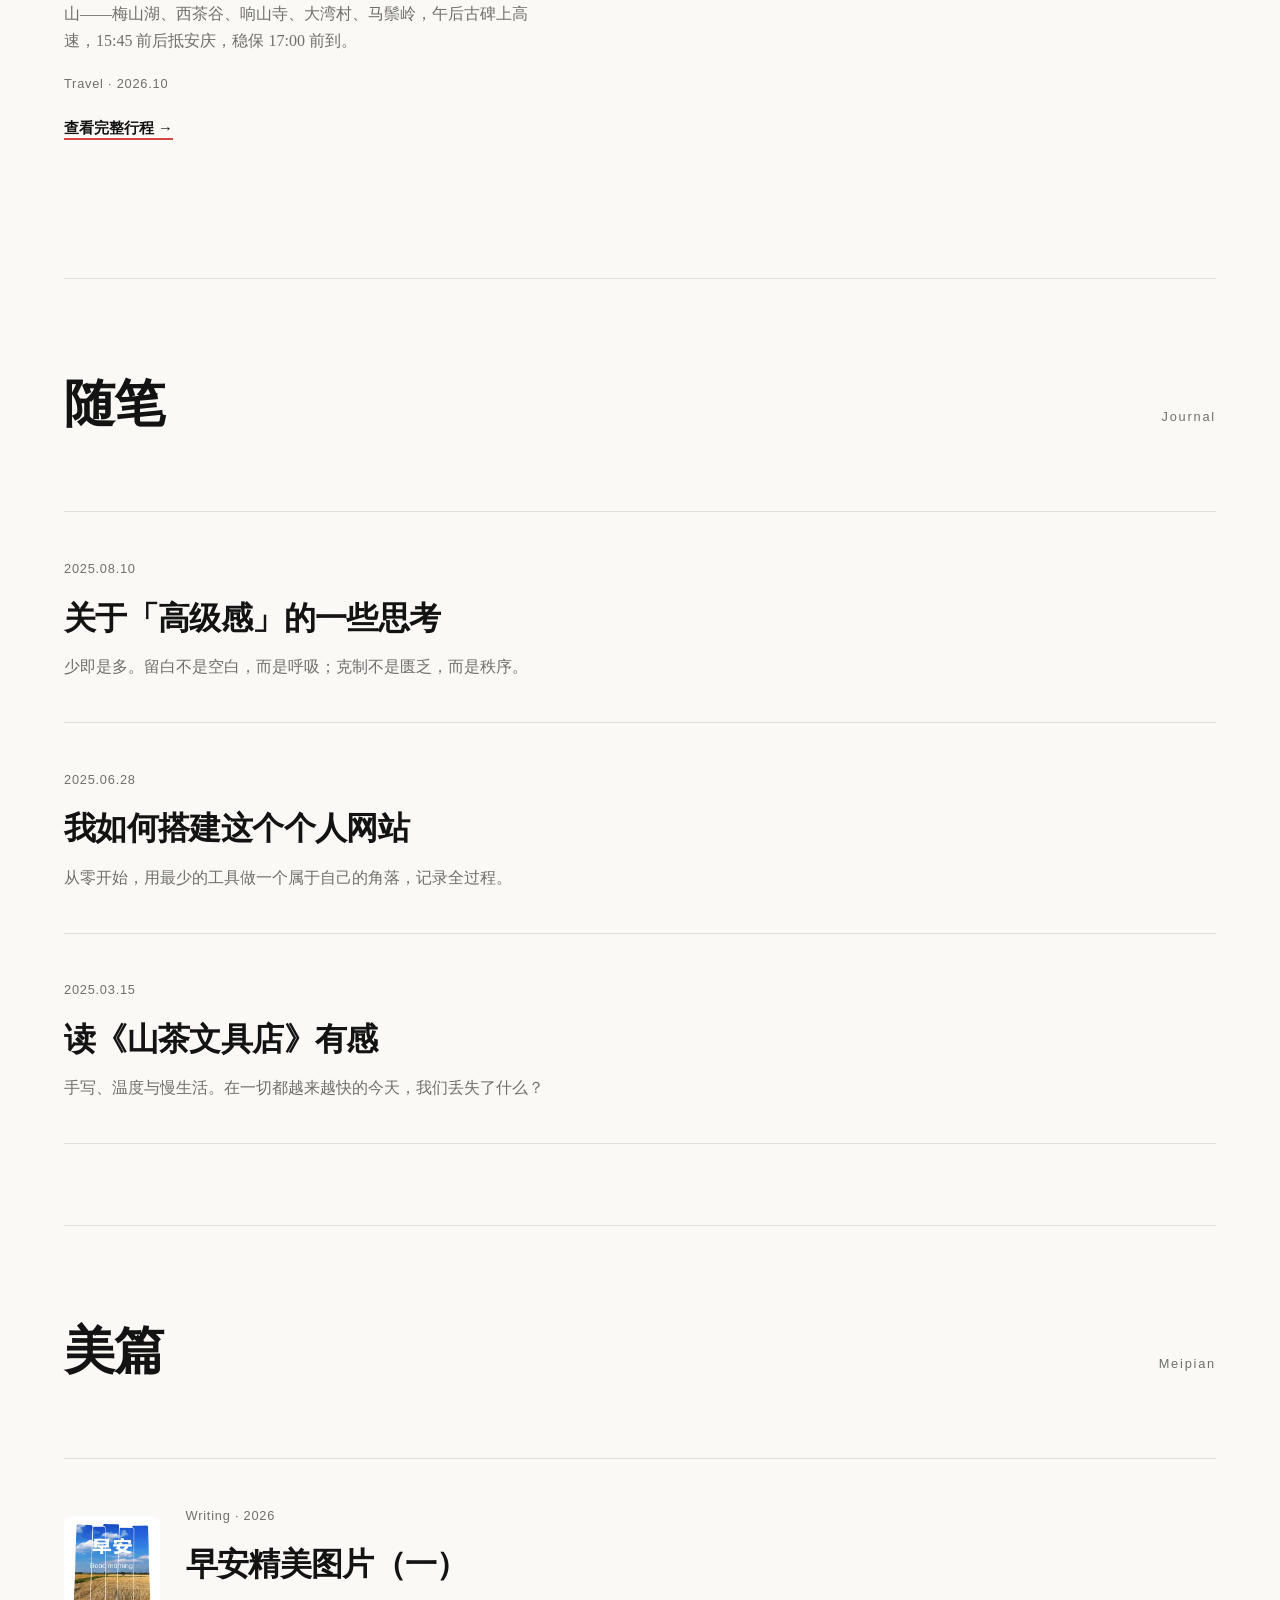
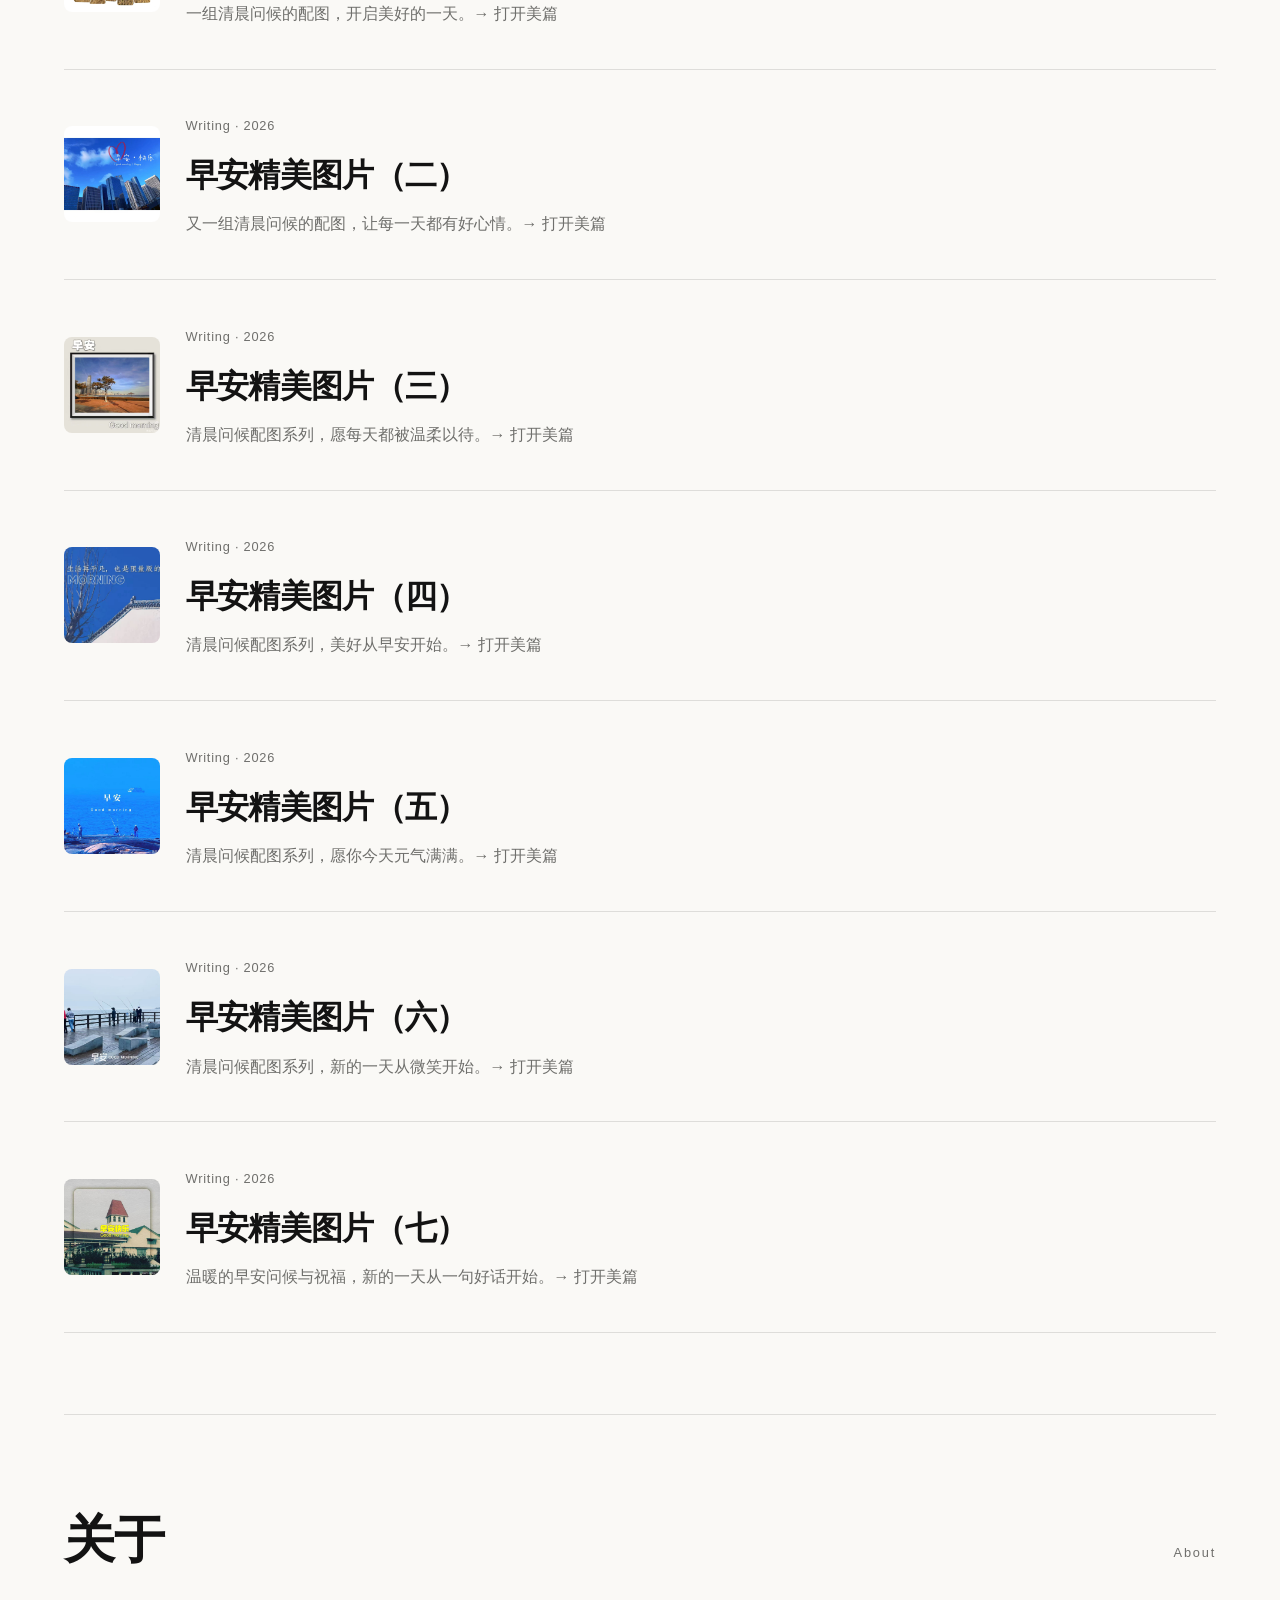
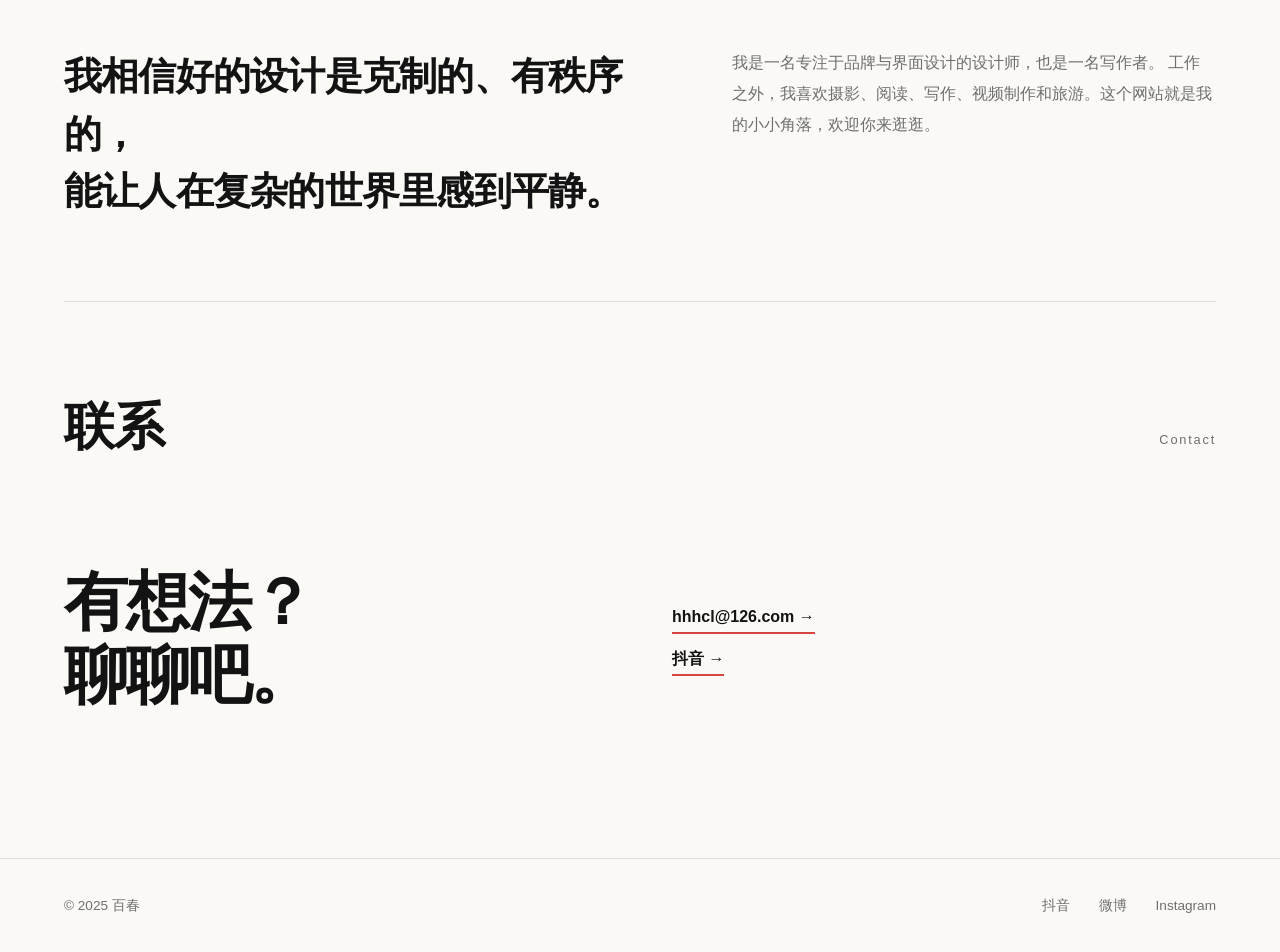
==== commit 1c392871: "首页02卡片：徽风皖韵题图移至标题上方（图上文下布局）" ====
--- a/index.html
+++ b/index.html
@@ -125,8 +125,9 @@
         </div>
       </article>
 
-      <!-- 旅行作品 2：徽风皖韵 · 金寨到安庆 -->
-      <article class="project reveal">
+      <!-- 旅行作品 2：徽风皖韵 · 金寨到安庆（题图在标题上方） -->
+      <article class="project project--stack reveal">
+        <div class="project-media project-media--poster"><img src="images/anqing-cover.jpg" alt="徽风皖韵 · G529 红岭公路 示意" /></div>
         <div class="project-info">
           <span class="project-no">02</span>
           <h3 class="project-title">徽风皖韵 · 大别山麓 红色金寨启程</h3>
@@ -134,7 +135,6 @@
           <p class="project-meta">Travel · 2026.10</p>
           <a class="project-link" href="anqing.html" target="_blank">查看完整行程 →</a>
         </div>
-        <div class="project-media project-media--poster"><img src="images/anqing-cover.jpg" alt="徽风皖韵 · G529 红岭公路 示意" /></div>
       </article>
     </section>
 
--- a/style.css
+++ b/style.css
@@ -150,6 +150,7 @@
   gap: 2rem;
 }
 .project--stack .project-media { aspect-ratio: 16 / 9; }
+.project--stack .project-media--poster { aspect-ratio: 2 / 1; }
 
 /* 纯文字作品条目（无题图，水平排列） */
 .project--text {
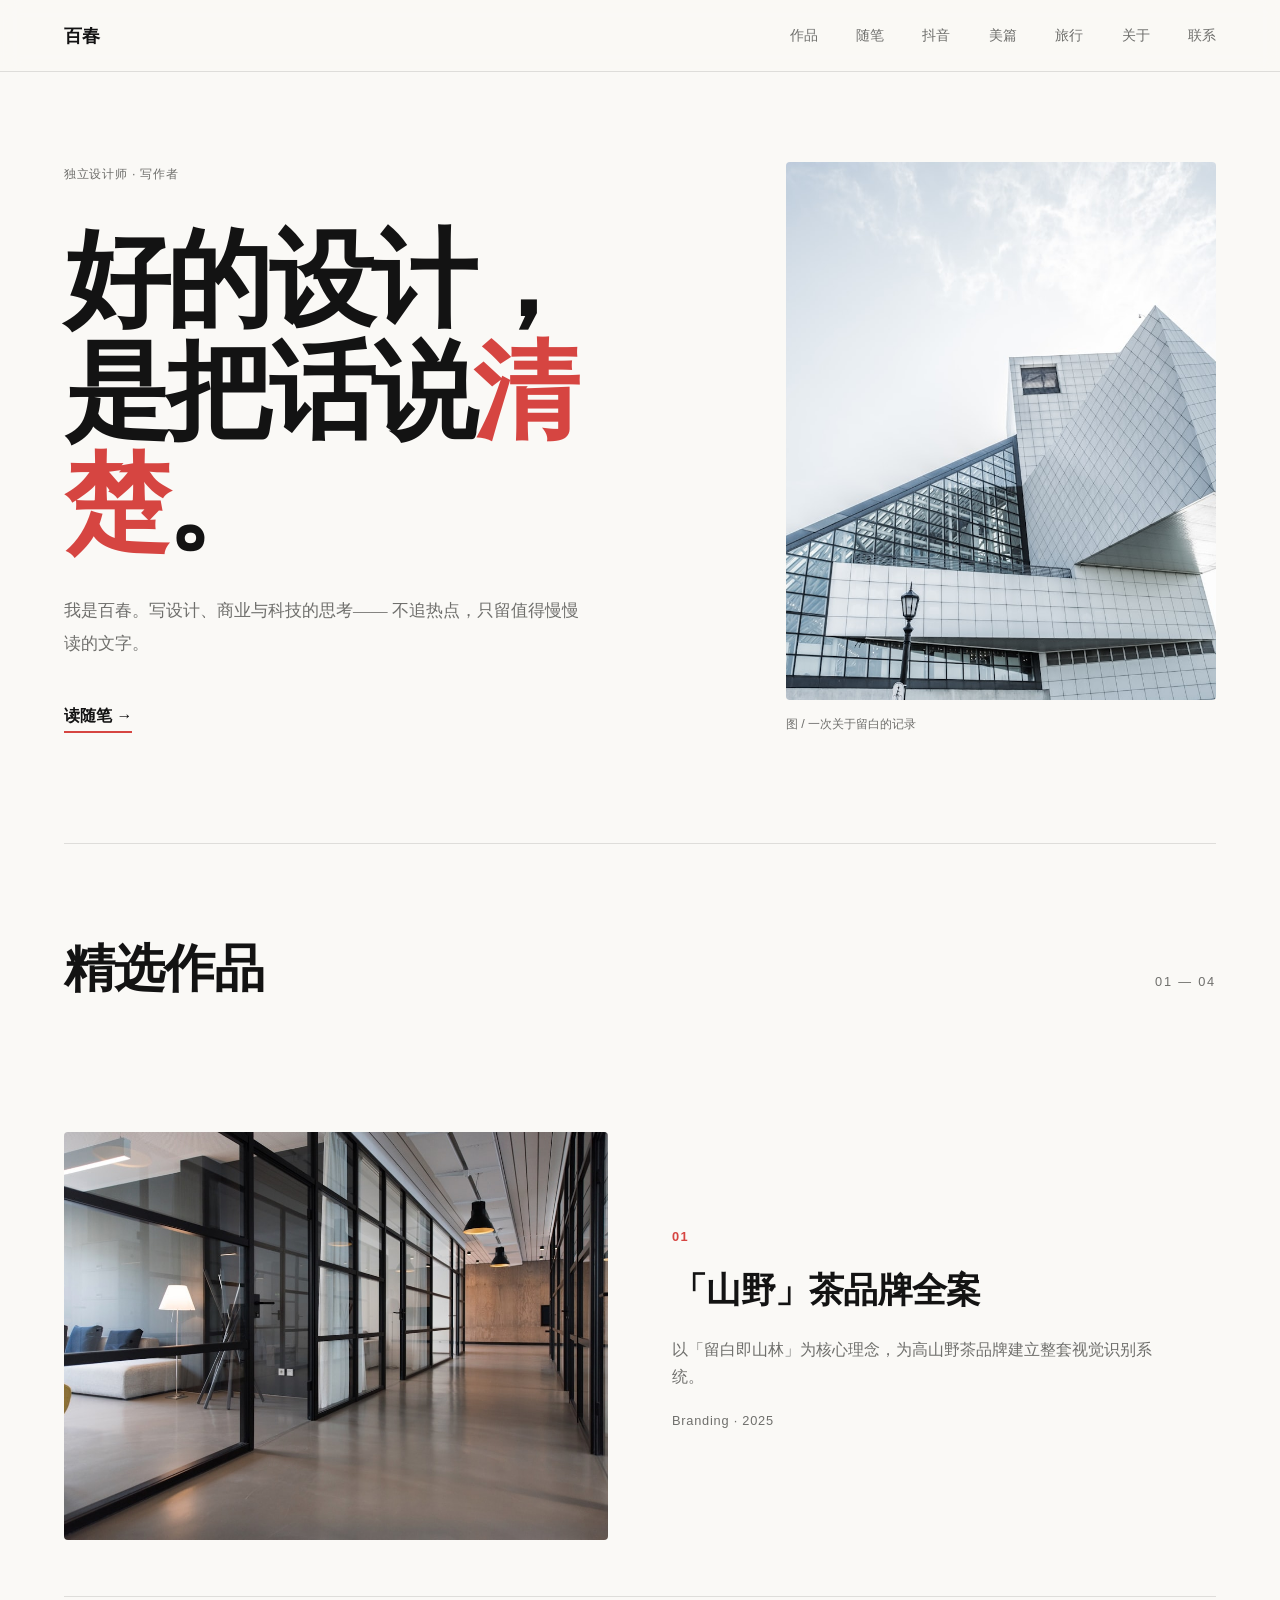
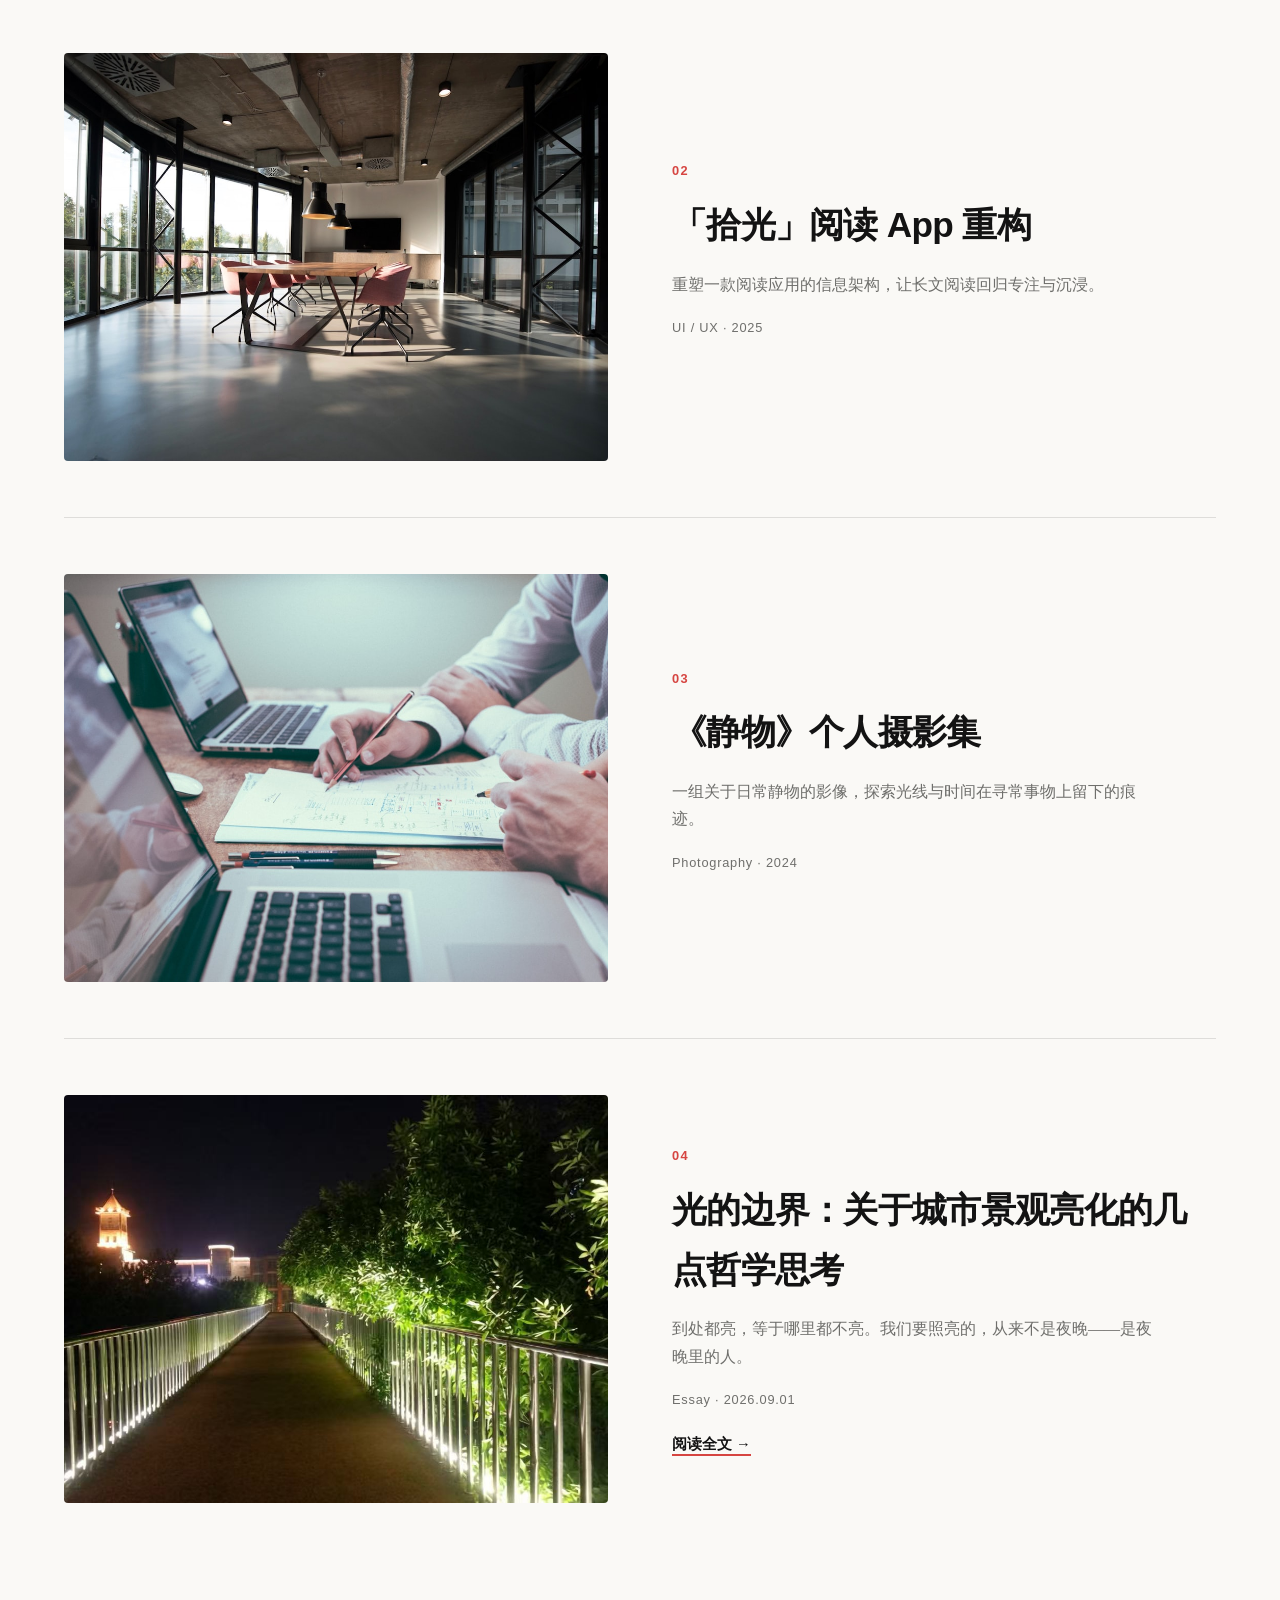
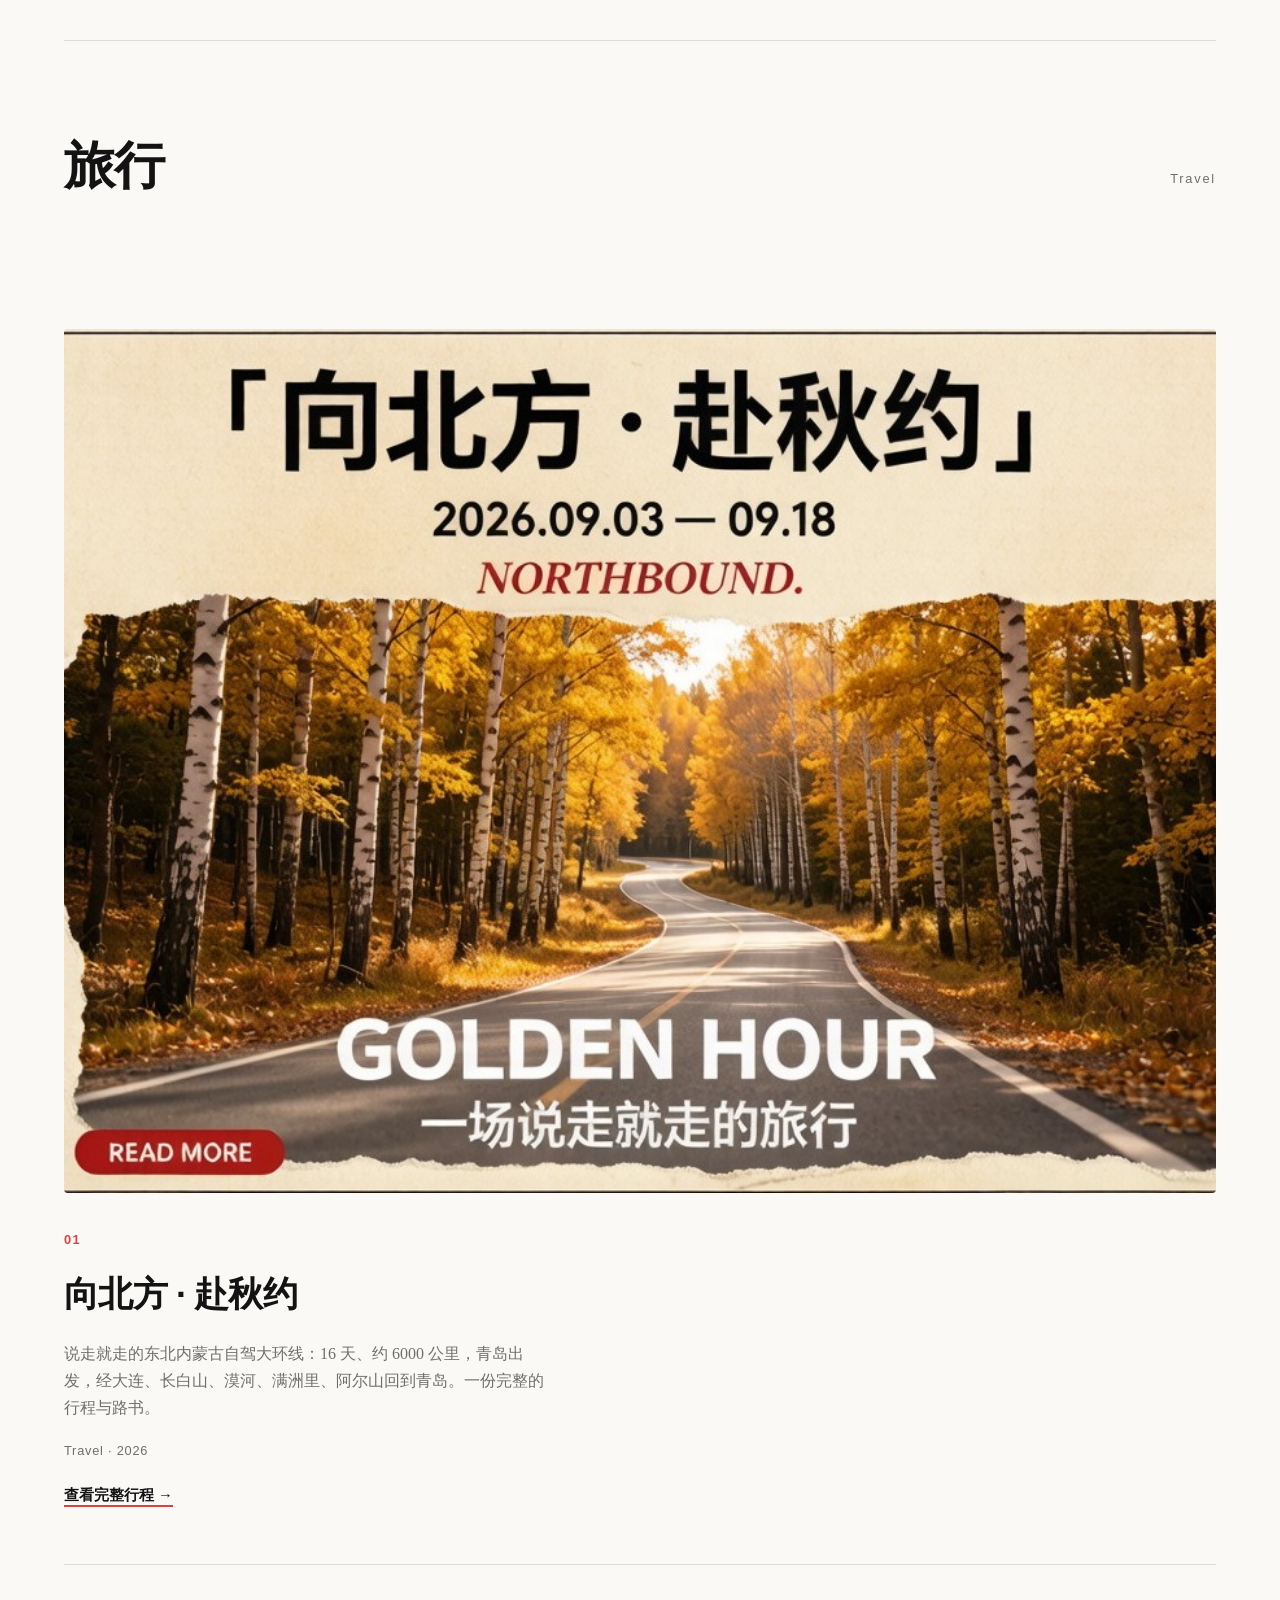
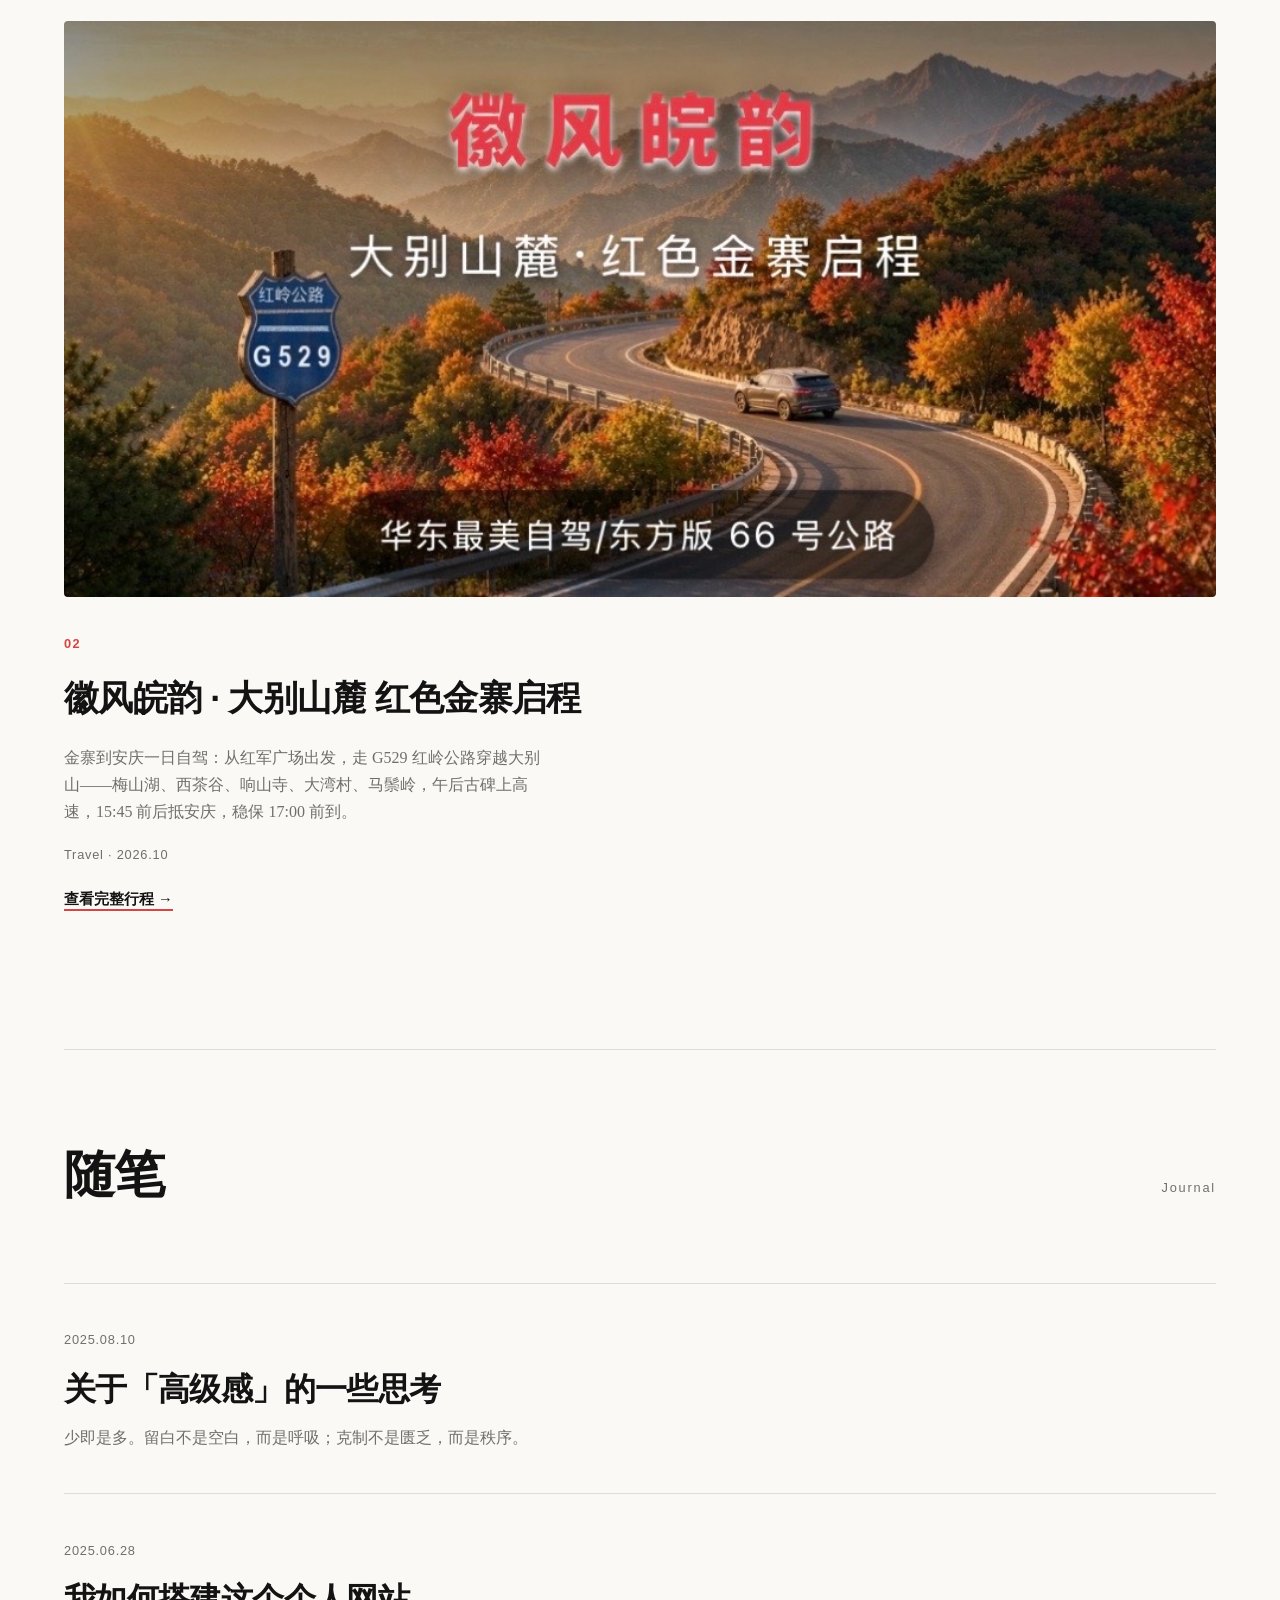
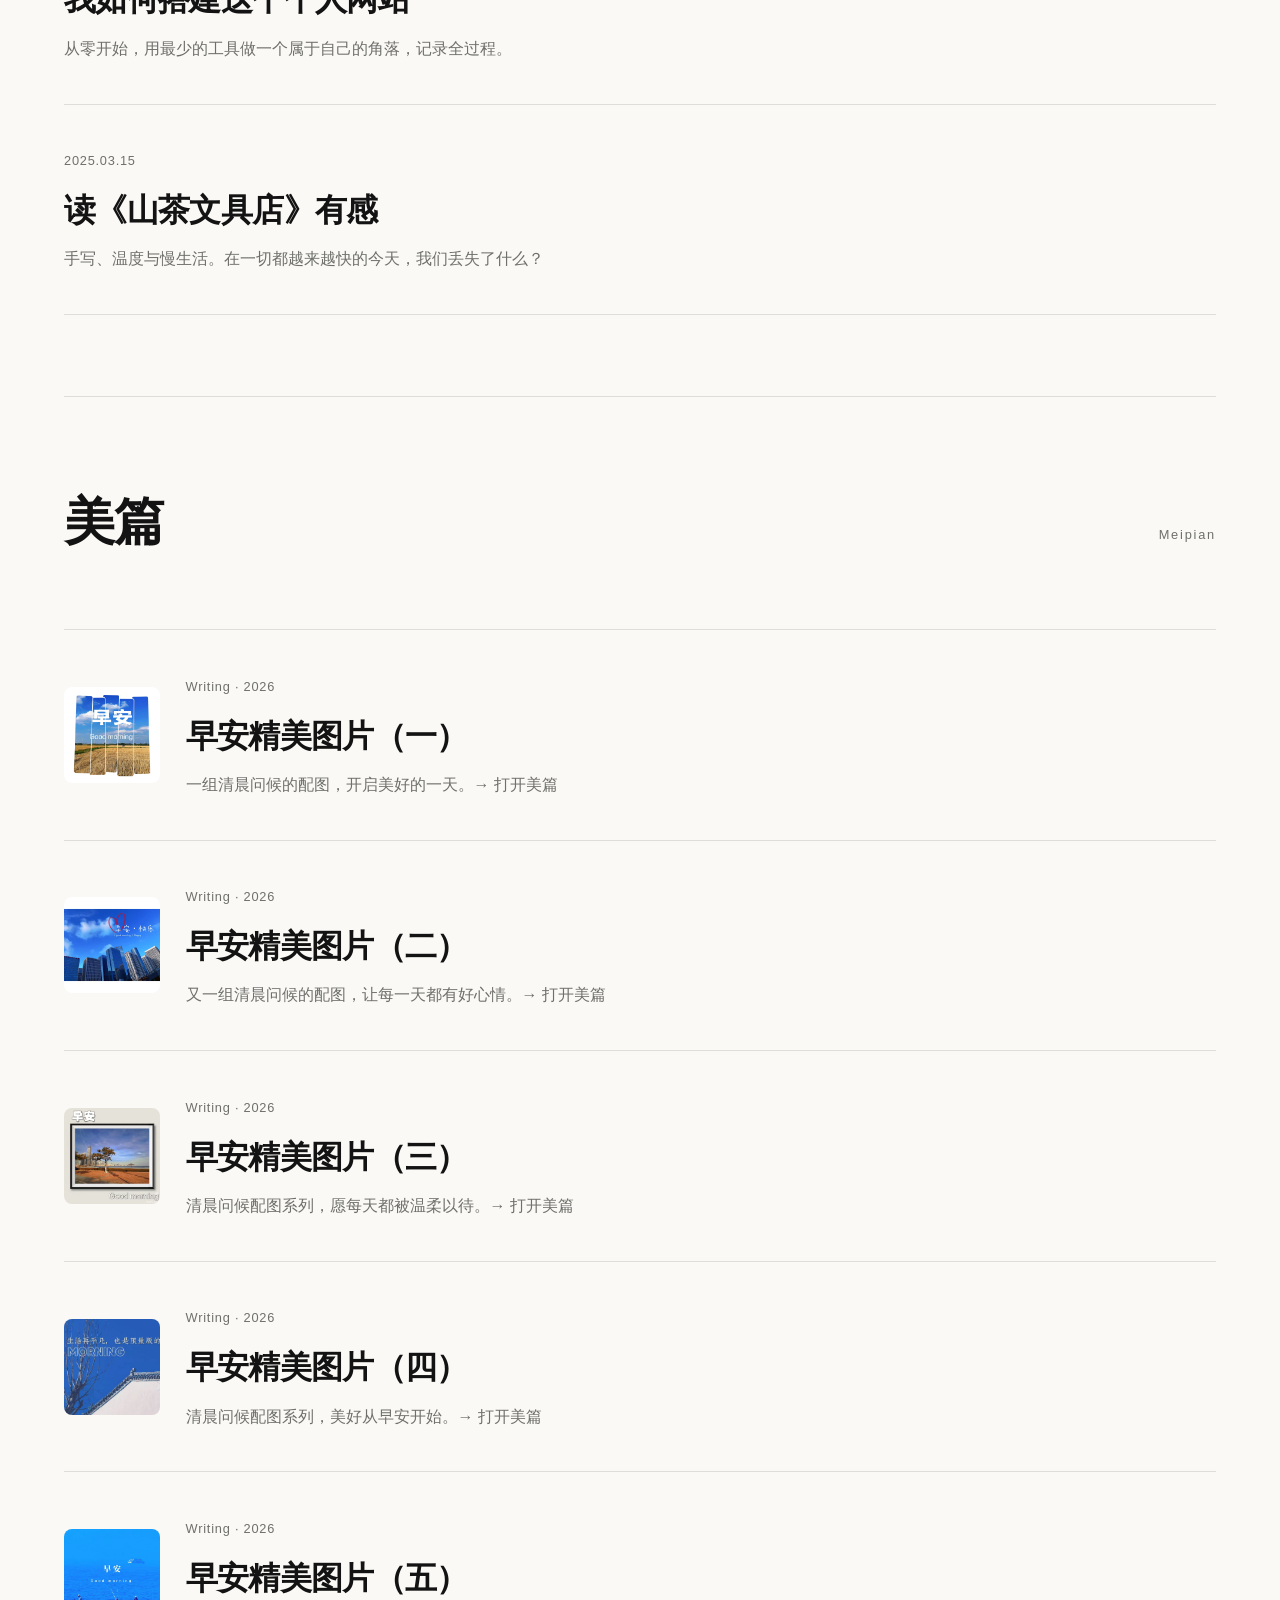
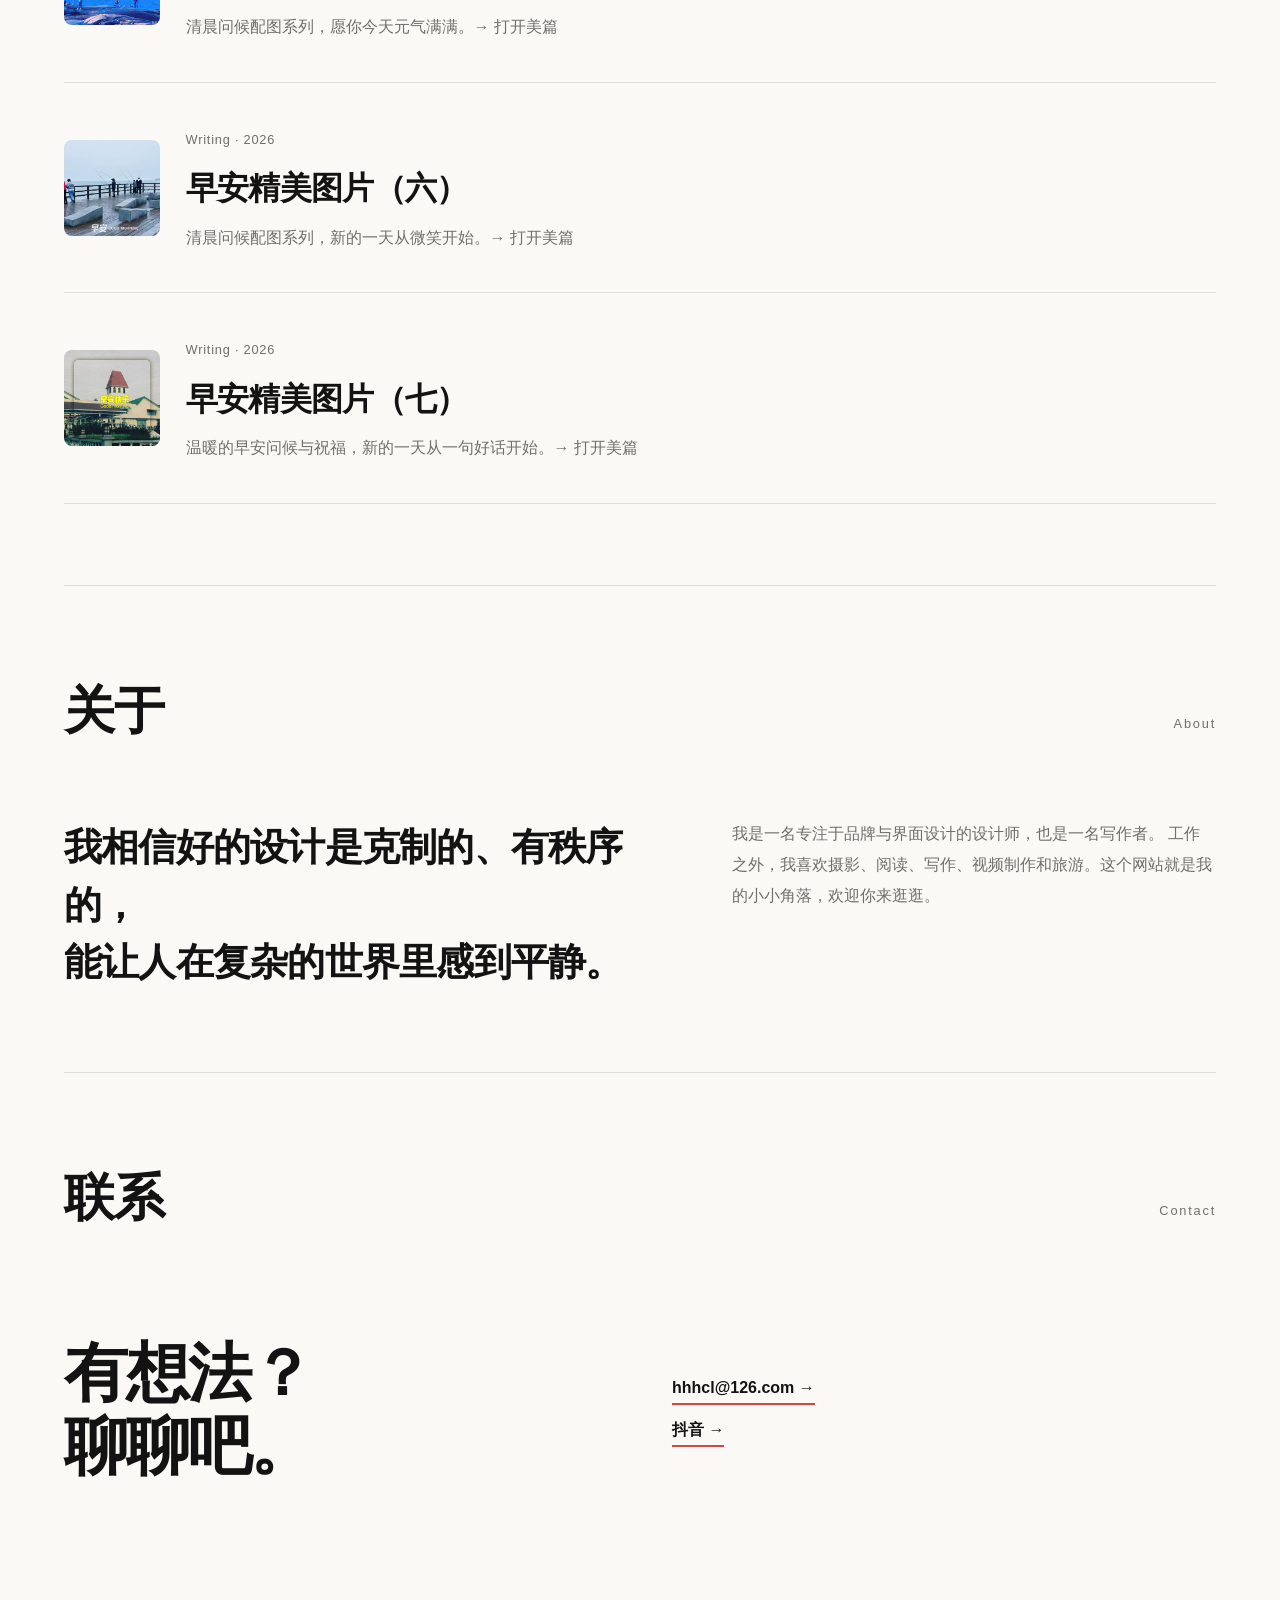
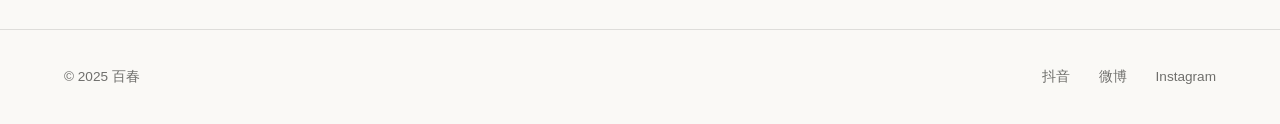
==== commit f26675a0: "01向北方改为文上图下；02徽风皖韵保持图上文下；CSS版本v4" ====
--- a/index.html
+++ b/index.html
@@ -8,7 +8,7 @@
   <meta http-equiv="Expires" content="0" />
   <title>百春 · 随笔与作品</title>
   <meta name="description" content="百春 —— 关于设计、商业与科技的个人随笔与作品。" />
-  <link rel="stylesheet" href="style.css?v=3" />
+  <link rel="stylesheet" href="style.css?v=4" />
 </head>
 <body>
 
@@ -113,9 +113,8 @@
         <span class="section-count">Travel</span>
       </div>
 
-      <!-- 旅行作品 1：东北自驾大环线 -->
-      <article class="project reveal">
-        <div class="project-media project-media--poster"><img src="images/poster.jpg" alt="向北方 · 赴秋约 旅行海报" /></div>
+      <!-- 旅行作品 1：东北自驾大环线（文上图下） -->
+      <article class="project project--stack reveal">
         <div class="project-info">
           <span class="project-no">01</span>
           <h3 class="project-title">向北方 · 赴秋约</h3>
@@ -123,6 +122,7 @@
           <p class="project-meta">Travel · 2026</p>
           <a class="project-link" href="trip.html" target="_blank">查看完整行程 →</a>
         </div>
+        <div class="project-media" style="aspect-ratio:4/3"><img src="images/poster.jpg" alt="向北方 · 赴秋约 旅行海报" /></div>
       </article>
 
       <!-- 旅行作品 2：徽风皖韵 · 金寨到安庆（题图在标题上方） -->
--- a/style.css
+++ b/style.css
@@ -149,6 +149,9 @@
   grid-template-columns: 1fr;
   gap: 2rem;
 }
+/* stack 条目按 DOM 顺序排列，不受奇偶交错 order 规则影响 */
+.project--stack .project-info,
+.project--stack .project-media { order: 0; }
 .project--stack .project-media { aspect-ratio: 16 / 9; }
 .project--stack .project-media--poster { aspect-ratio: 2 / 1; }
 
